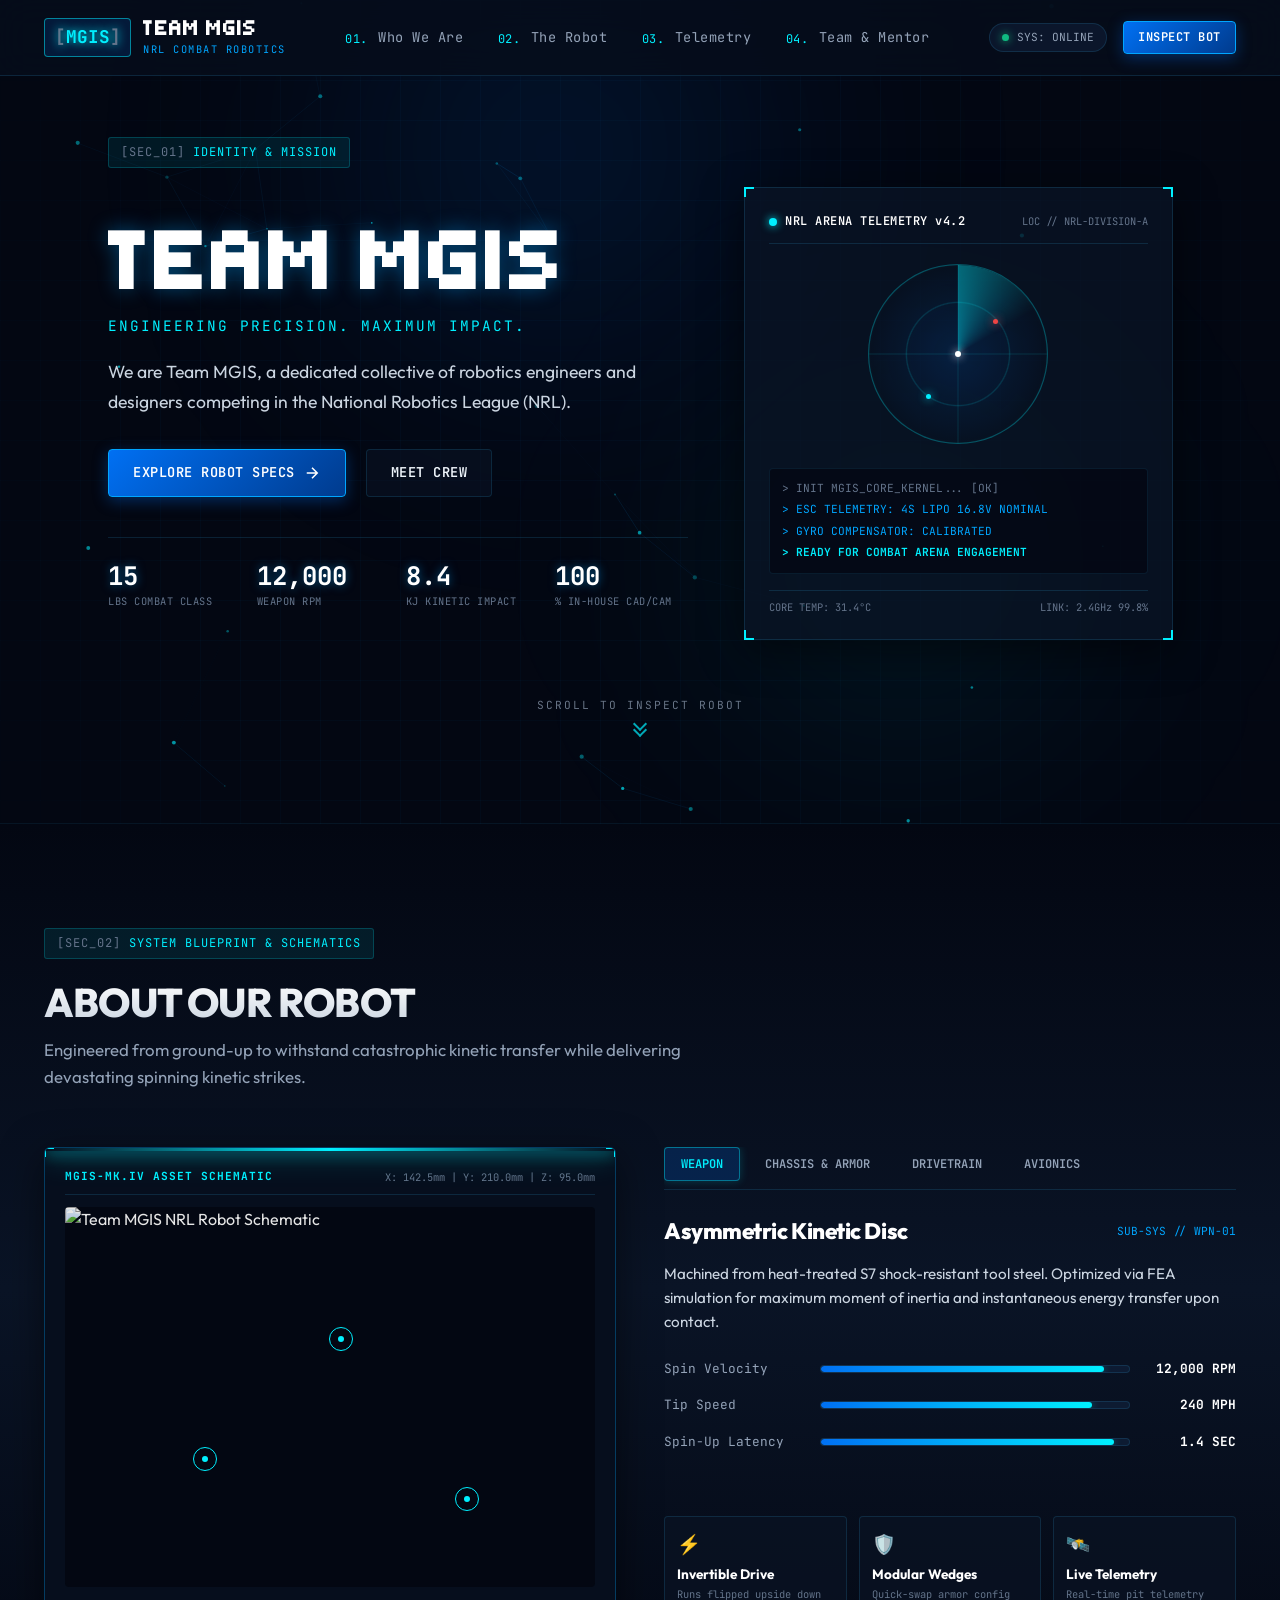
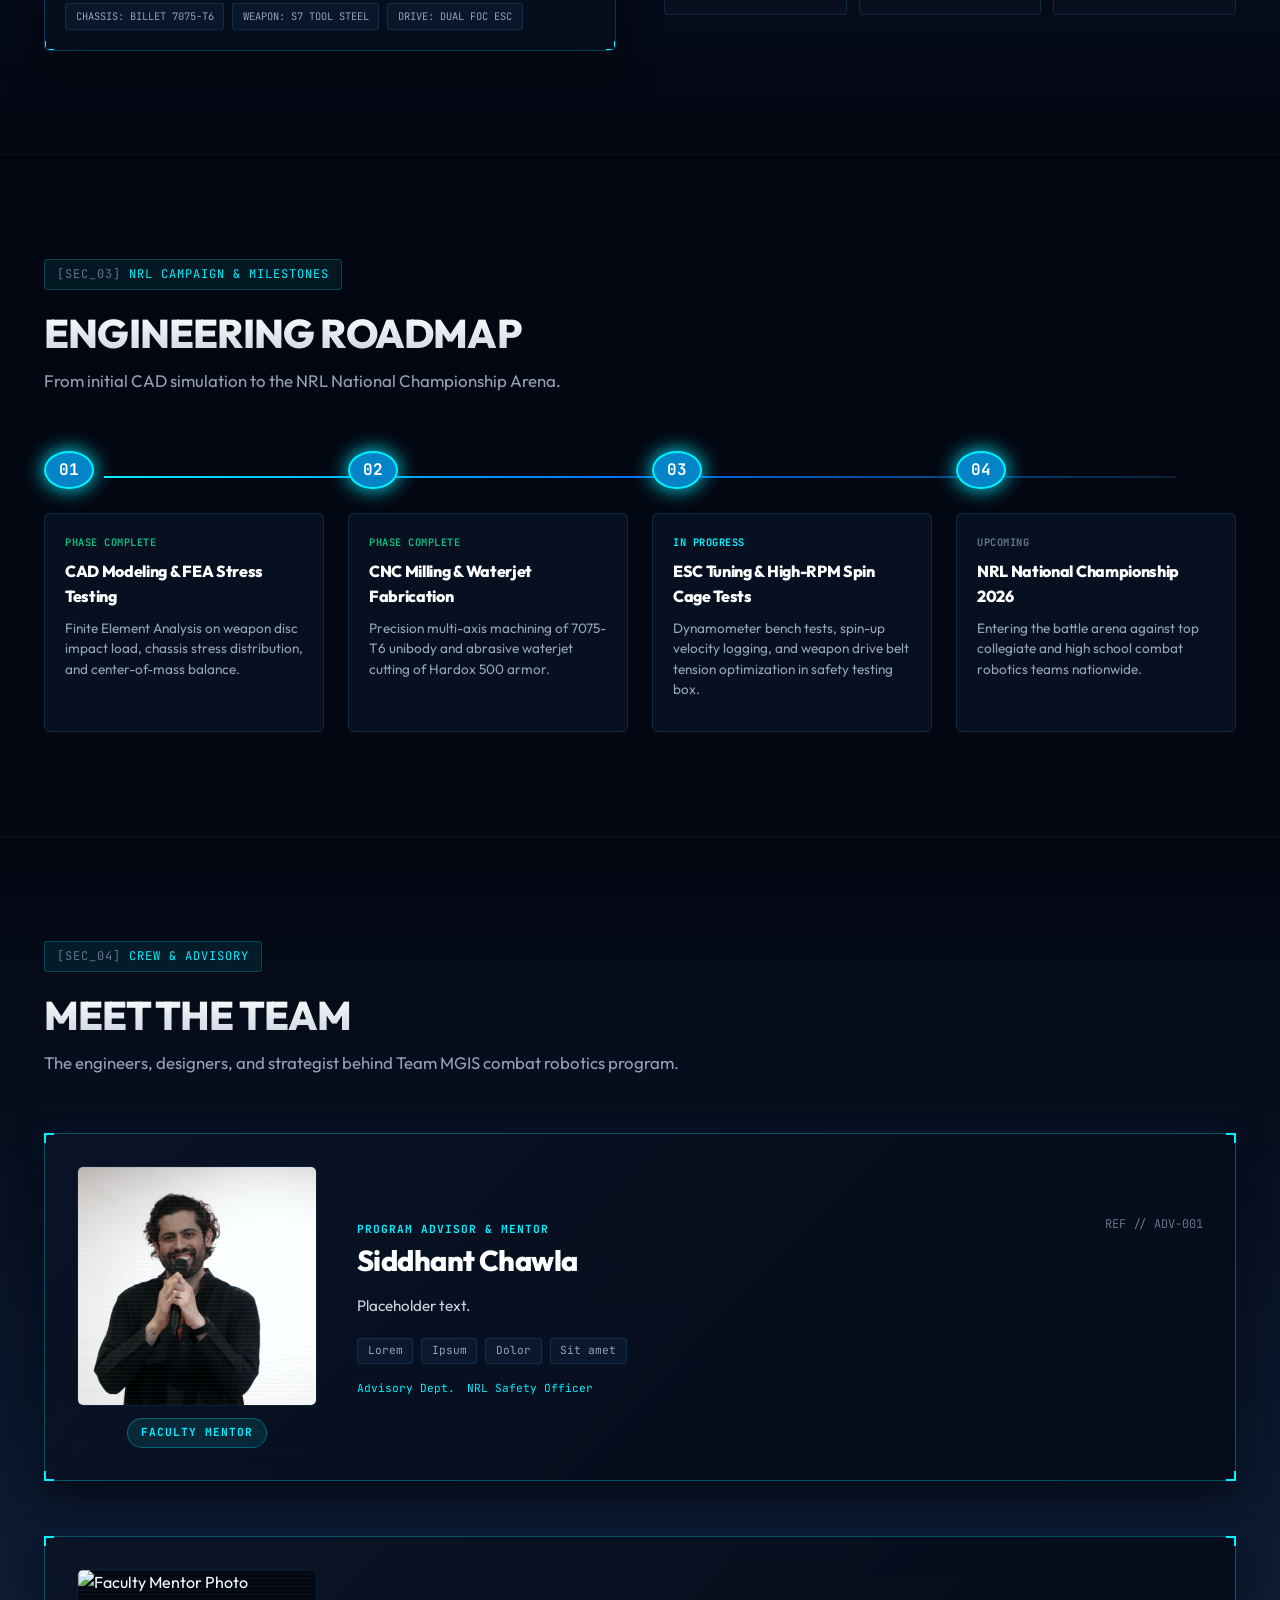
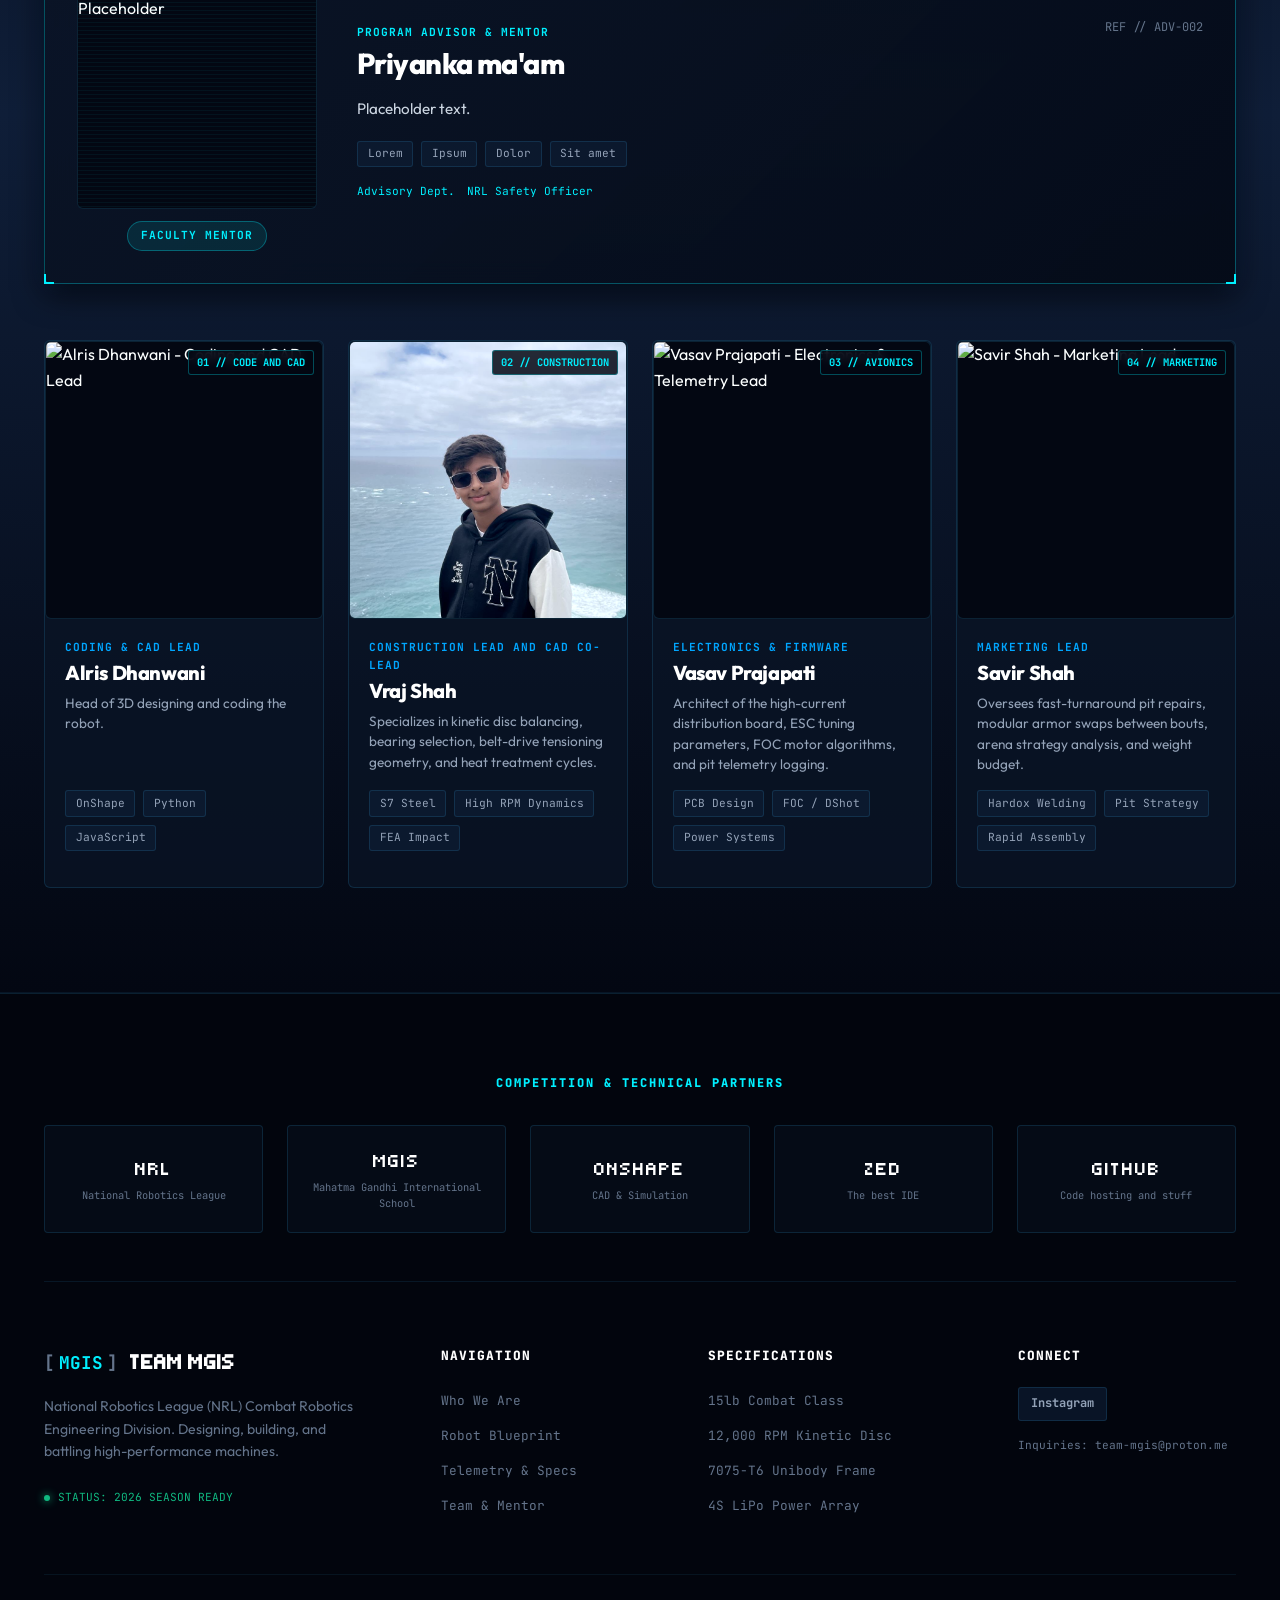
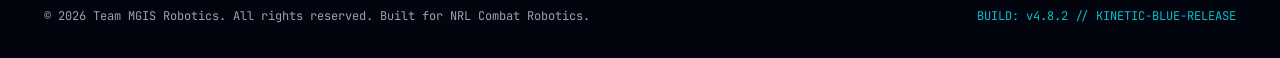
==== index.html @ 2d12e8a5 "Addded placeholders, priyanka ma'am, and more." ====
<!DOCTYPE html>
<html lang="en">
<head>
  <meta charset="UTF-8">
  <meta name="viewport" content="width=device-width, initial-scale=1.0">
  <title>Team MGIS | NRL Robotics Competition</title>
  <meta name="description" content="Official website of Team MGIS - National Robotics League (NRL) Combat Robotics Engineering Team.">

  <!-- Fonts -->
  <link rel="preconnect" href="https://fonts.googleapis.com">
  <link rel="preconnect" href="https://fonts.gstatic.com" crossorigin>
  <link href="https://fonts.googleapis.com/css2?family=JetBrains+Mono:wght@300;400;500;700&family=Outfit:wght@400;600;700;800;900&family=Tiny5&display=swap" rel="stylesheet">

  <!-- Main Stylesheet -->
  <link rel="stylesheet" href="style.css">
</head>
<body>

  <!-- Top Scroll Progress Indicator -->
  <div id="scroll-progress" class="scroll-progress-bar" aria-hidden="true"></div>

  <!-- Background Animated Cyber Grid & Canvas -->
  <div class="tech-canvas-background">
    <canvas id="tech-particles"></canvas>
    <div class="tech-grid-overlay"></div>
    <div class="tech-glow tech-glow-top"></div>
    <div class="tech-glow tech-glow-bottom"></div>
  </div>

  <!-- Sticky Header that adapts smoothly to scroll direction -->
  <header id="main-header" class="site-header">
    <div class="header-container">
      <a href="#hero" class="brand-logo" aria-label="Team MGIS Home">
        <div class="logo-symbol">
          <span class="symbol-bracket">[</span>
          <span class="symbol-core">MGIS</span>
          <span class="symbol-bracket">]</span>
        </div>
        <div class="logo-meta">
          <span class="logo-title">TEAM MGIS</span>
          <span class="logo-sub">NRL COMBAT ROBOTICS</span>
        </div>
      </a>

      <!-- Desktop Navigation -->
      <nav class="main-nav" aria-label="Main Navigation">
        <ul class="nav-list">
          <li><a href="#who-we-are" class="nav-link"><span class="nav-num">01.</span> Who We Are</a></li>
          <li><a href="#about-robot" class="nav-link"><span class="nav-num">02.</span> The Robot</a></li>
          <li><a href="#specs" class="nav-link"><span class="nav-num">03.</span> Telemetry</a></li>
          <li><a href="#meet-team" class="nav-link"><span class="nav-num">04.</span> Team & Mentor</a></li>
        </ul>
      </nav>

      <!-- Status Indicator & CTA -->
      <div class="header-actions">
        <div class="status-pill">
          <span class="status-dot"></span>
          <span class="status-text">SYS: ONLINE</span>
        </div>
        <a href="#about-robot" class="btn btn-sm btn-primary">Inspect Bot</a>
      </div>

      <!-- Mobile Menu Toggle Button -->
      <button class="mobile-toggle" id="mobile-toggle" aria-label="Toggle navigation menu" aria-expanded="false">
        <span></span>
        <span></span>
        <span></span>
      </button>
    </div>

    <!-- Mobile Drawer Navigation -->
    <div class="mobile-menu" id="mobile-menu">
      <ul class="mobile-nav-list">
        <li><a href="#who-we-are" class="mobile-nav-link">01. Who We Are</a></li>
        <li><a href="#about-robot" class="mobile-nav-link">02. The Robot</a></li>
        <li><a href="#specs" class="mobile-nav-link">03. Telemetry & Specs</a></li>
        <li><a href="#meet-team" class="mobile-nav-link">04. Meet The Team</a></li>
        <li><a href="#about-robot" class="btn btn-primary btn-block">Inspect Robot</a></li>
      </ul>
    </div>
  </header>

  <!-- Main Content Wrapper -->
  <main id="main-content" class="page-wrapper">

    <!-- HERO / WHO WE ARE SECTION -->
    <section id="who-we-are" class="section hero-section" data-section="who-we-are">
      <div class="container hero-container">

        <div class="section-tag reveal">
          <span class="tag-index">[SEC_01]</span>
          <span class="tag-title">IDENTITY & MISSION</span>
        </div>

        <div class="hero-grid">
          <div class="hero-content reveal">
            <h1 class="glitch-heading" data-text="TEAM MGIS">TEAM MGIS</h1>
            <p class="hero-kicker">ENGINEERING PRECISION. MAXIMUM IMPACT.</p>
            <p class="hero-description">
              We are Team MGIS, a dedicated collective of robotics engineers and designers competing in the
              National Robotics League (NRL).
            </p>

            <div class="hero-cta-group">
              <a href="#about-robot" class="btn btn-primary">
                <span>Explore Robot Specs</span>
                <svg width="18" height="18" viewBox="0 0 24 24" fill="none" stroke="currentColor" stroke-width="2"><path d="M5 12h14M12 5l7 7-7 7"/></svg>
              </a>
              <a href="#meet-team" class="btn btn-outline">
                <span>Meet Crew</span>
              </a>
            </div>

            <!-- Quick Telemetry Counters -->
            <div class="hero-stats-grid">
              <div class="stat-card">
                <div class="stat-value" data-target="15">0</div>
                <div class="stat-label">LBS COMBAT CLASS</div>
              </div>
              <div class="stat-card">
                <div class="stat-value" data-target="12000">0</div>
                <div class="stat-label">WEAPON RPM</div>
              </div>
              <div class="stat-card">
                <div class="stat-value" data-target="8.4" data-decimals="1">0</div>
                <div class="stat-label">KJ KINETIC IMPACT</div>
              </div>
              <div class="stat-card">
                <div class="stat-value" data-target="100">0</div>
                <div class="stat-label">% IN-HOUSE CAD/CAM</div>
              </div>
            </div>
          </div>

          <!-- Hero HUD / Interactive Visual Card -->
          <div class="hero-visual reveal">
            <div class="hud-panel">
              <div class="hud-corner hud-top-left"></div>
              <div class="hud-corner hud-top-right"></div>
              <div class="hud-corner hud-bottom-left"></div>
              <div class="hud-corner hud-bottom-right"></div>

              <div class="hud-header">
                <div class="hud-title-wrap">
                  <span class="hud-indicator pulse"></span>
                  <span class="hud-title">NRL ARENA TELEMETRY v4.2</span>
                </div>
                <span class="hud-code">LOC // NRL-DIVISION-A</span>
              </div>

              <div class="hud-body">
                <div class="radar-circle-wrap">
                  <div class="radar-scan"></div>
                  <div class="radar-grid"></div>
                  <div class="radar-center-blip"></div>
                  <div class="radar-target-1"></div>
                  <div class="radar-target-2"></div>
                </div>

                <div class="hud-terminal-log">
                  <p class="log-line text-dim">&gt; INIT MGIS_CORE_KERNEL... [OK]</p>
                  <p class="log-line text-blue">&gt; ESC TELEMETRY: 4S LIPO 16.8V NOMINAL</p>
                  <p class="log-line text-blue">&gt; GYRO COMPENSATOR: CALIBRATED</p>
                  <p class="log-line text-highlight">&gt; READY FOR COMBAT ARENA ENGAGEMENT</p>
                </div>
              </div>

              <div class="hud-footer">
                <span class="hud-footer-item">CORE TEMP: 31.4°C</span>
                <span class="hud-footer-item">LINK: 2.4GHz 99.8%</span>
              </div>
            </div>
          </div>
        </div>

        <div class="scroll-cue">
          <span class="scroll-cue-text">SCROLL TO INSPECT ROBOT</span>
          <div class="scroll-cue-chevron">
            <span></span>
            <span></span>
          </div>
        </div>

      </div>
    </section>


    <!-- ABOUT OUR ROBOT SECTION -->
    <section id="about-robot" class="section robot-section" data-section="about-robot">
      <div class="container">

        <div class="section-tag reveal">
          <span class="tag-index">[SEC_02]</span>
          <span class="tag-title">SYSTEM BLUEPRINT & SCHEMATICS</span>
        </div>

        <div class="section-heading-wrap reveal">
          <h2 class="section-title">ABOUT OUR ROBOT</h2>
          <p class="section-subtitle">
            Engineered from ground-up to withstand catastrophic kinetic transfer while delivering devastating spinning kinetic strikes.
          </p>
        </div>

        <!-- Robot Photo & Interactive Blueprint HUD -->
        <div class="robot-showcase-grid">

          <div class="robot-blueprint-frame reveal">
            <div class="hud-corner hud-top-left"></div>
            <div class="hud-corner hud-top-right"></div>
            <div class="hud-corner hud-bottom-left"></div>
            <div class="hud-corner hud-bottom-right"></div>

            <div class="laser-scanner" aria-hidden="true"></div>

            <div class="blueprint-overlay">
              <span class="blueprint-badge">MGIS-MK.IV ASSET SCHEMATIC</span>
              <span class="blueprint-coords">X: 142.5mm | Y: 210.0mm | Z: 95.0mm</span>
            </div>

            <!-- Target Crosshairs -->
            <div class="hud-crosshair crosshair-1" data-label="Asymmetric Beater Disc"></div>
            <div class="hud-crosshair crosshair-2" data-label="Hardox 500 Armor Wedge"></div>
            <div class="hud-crosshair crosshair-3" data-label="Brushless Planetary Drive"></div>

            <div class="robot-image-container">
              <img
                src="https://www.thespruce.com/thmb/0onhGZLnbdIWdhGXPvcT4j5MMC8=/750x0/filters:no_upscale():max_bytes(150000):strip_icc():format(webp)/Bishopscap-GettyImages-470242914-b2941c8949f8415b9ff506a4896878e4.jpg"
                alt="Team MGIS NRL Robot Schematic"
                class="robot-main-image"
                loading="lazy"
              />
            </div>

            <div class="blueprint-footer">
              <div class="schematic-pill">CHASSIS: BILLET 7075-T6</div>
              <div class="schematic-pill">WEAPON: S7 TOOL STEEL</div>
              <div class="schematic-pill">DRIVE: DUAL FOC ESC</div>
            </div>
          </div>

          <!-- Robot Technical Breakdown & Specs -->
          <div class="robot-details-wrap reveal">

            <!-- Tab Navigation for Systems -->
            <div class="tech-tab-bar" role="tablist">
              <button class="tech-tab-btn active" data-tab="weapon" role="tab" aria-selected="true">WEAPON</button>
              <button class="tech-tab-btn" data-tab="chassis" role="tab" aria-selected="false">CHASSIS & ARMOR</button>
              <button class="tech-tab-btn" data-tab="drivetrain" role="tab" aria-selected="false">DRIVETRAIN</button>
              <button class="tech-tab-btn" data-tab="avionics" role="tab" aria-selected="false">AVIONICS</button>
            </div>

            <!-- Tab 1: Weapon -->
            <div class="tab-pane active" id="tab-weapon" role="tabpanel">
              <div class="spec-header">
                <h3 class="spec-title">Asymmetric Kinetic Disc</h3>
                <span class="spec-code">SUB-SYS // WPN-01</span>
              </div>
              <p class="spec-desc">
                Machined from heat-treated S7 shock-resistant tool steel. Optimized via FEA simulation for maximum moment of inertia and instantaneous energy transfer upon contact.
              </p>
              <div class="spec-metrics-list">
                <div class="metric-row">
                  <span class="metric-name">Spin Velocity</span>
                  <div class="metric-bar-container">
                    <div class="metric-bar" style="width: 92%;"></div>
                  </div>
                  <span class="metric-num">12,000 RPM</span>
                </div>
                <div class="metric-row">
                  <span class="metric-name">Tip Speed</span>
                  <div class="metric-bar-container">
                    <div class="metric-bar" style="width: 88%;"></div>
                  </div>
                  <span class="metric-num">240 MPH</span>
                </div>
                <div class="metric-row">
                  <span class="metric-name">Spin-Up Latency</span>
                  <div class="metric-bar-container">
                    <div class="metric-bar" style="width: 95%;"></div>
                  </div>
                  <span class="metric-num">1.4 SEC</span>
                </div>
              </div>
            </div>

            <!-- Tab 2: Chassis -->
            <div class="tab-pane" id="tab-chassis" role="tabpanel">
              <div class="spec-header">
                <h3 class="spec-title">Monocoque Unibody Frame</h3>
                <span class="spec-code">SUB-SYS // CHS-02</span>
              </div>
              <p class="spec-desc">
                CNC-machined from a solid billet of aerospace grade 7075-T6 aluminum with laser-cut Hardox 500 front leading wedge plates to deflect opposing spinner hits and control arena positioning.
              </p>
              <div class="spec-metrics-list">
                <div class="metric-row">
                  <span class="metric-name">Armor Hardness</span>
                  <div class="metric-bar-container">
                    <div class="metric-bar" style="width: 94%;"></div>
                  </div>
                  <span class="metric-num">500 HBW</span>
                </div>
                <div class="metric-row">
                  <span class="metric-name">Yield Strength</span>
                  <div class="metric-bar-container">
                    <div class="metric-bar" style="width: 89%;"></div>
                  </div>
                  <span class="metric-num">503 MPa</span>
                </div>
                <div class="metric-row">
                  <span class="metric-name">Weight Distribution</span>
                  <div class="metric-bar-container">
                    <div class="metric-bar" style="width: 85%;"></div>
                  </div>
                  <span class="metric-num">48% F / 52% R</span>
                </div>
              </div>
            </div>

            <!-- Tab 3: Drivetrain -->
            <div class="tab-pane" id="tab-drivetrain" role="tabpanel">
              <div class="spec-header">
                <h3 class="spec-title">Dual Brushless Planetary Drive</h3>
                <span class="spec-code">SUB-SYS // DRV-03</span>
              </div>
              <p class="spec-desc">
                Custom high-reduction all-metal planetary gearboxes driven by sensored brushless outrunners. Custom vulcanized TPU tread wheels for instant traction on NRL steel floors.
              </p>
              <div class="spec-metrics-list">
                <div class="metric-row">
                  <span class="metric-name">Top Speed</span>
                  <div class="metric-bar-container">
                    <div class="metric-bar" style="width: 82%;"></div>
                  </div>
                  <span class="metric-num">20 FT/S</span>
                </div>
                <div class="metric-row">
                  <span class="metric-name">Total Push Force</span>
                  <div class="metric-bar-container">
                    <div class="metric-bar" style="width: 90%;"></div>
                  </div>
                  <span class="metric-num">45 LBF</span>
                </div>
                <div class="metric-row">
                  <span class="metric-name">Response Time</span>
                  <div class="metric-bar-container">
                    <div class="metric-bar" style="width: 96%;"></div>
                  </div>
                  <span class="metric-num">&lt; 15 MS</span>
                </div>
              </div>
            </div>

            <!-- Tab 4: Avionics -->
            <div class="tab-pane" id="tab-avionics" role="tabpanel">
              <div class="spec-header">
                <h3 class="spec-title">Telemetry & Power Distribution</h3>
                <span class="spec-code">SUB-SYS // AVX-04</span>
              </div>
              <p class="spec-desc">
                Custom high-current power distribution PCB with solid-state master switch, live voltage / current monitoring, and dynamic gyro stabilization to counter weapon gyroscopic precession.
              </p>
              <div class="spec-metrics-list">
                <div class="metric-row">
                  <span class="metric-name">Battery Config</span>
                  <div class="metric-bar-container">
                    <div class="metric-bar" style="width: 90%;"></div>
                  </div>
                  <span class="metric-num">4S 2200mAh 120C</span>
                </div>
                <div class="metric-row">
                  <span class="metric-name">Peak Current</span>
                  <div class="metric-bar-container">
                    <div class="metric-bar" style="width: 88%;"></div>
                  </div>
                  <span class="metric-num">180A BURST</span>
                </div>
                <div class="metric-row">
                  <span class="metric-name">Signal Protocol</span>
                  <div class="metric-bar-container">
                    <div class="metric-bar" style="width: 98%;"></div>
                  </div>
                  <span class="metric-num">CRSF / DSHOT600</span>
                </div>
              </div>
            </div>

            <!-- Key Features Quick Grid -->
            <div class="robot-feature-cards">
              <div class="feature-mini-card">
                <span class="mini-icon">⚡</span>
                <span class="mini-title">Invertible Drive</span>
                <span class="mini-sub">Runs flipped upside down</span>
              </div>
              <div class="feature-mini-card">
                <span class="mini-icon">🛡️</span>
                <span class="mini-title">Modular Wedges</span>
                <span class="mini-sub">Quick-swap armor config</span>
              </div>
              <div class="feature-mini-card">
                <span class="mini-icon">🛰️</span>
                <span class="mini-title">Live Telemetry</span>
                <span class="mini-sub">Real-time pit telemetry</span>
              </div>
            </div>

          </div>

        </div>

      </div>
    </section>


    <!-- EXTRA TECH-Y SECTION: NRL COMPETITION & ROADMAP -->
    <section id="specs" class="section roadmap-section" data-section="specs">
      <div class="container">

        <div class="section-tag reveal">
          <span class="tag-index">[SEC_03]</span>
          <span class="tag-title">NRL CAMPAIGN & MILESTONES</span>
        </div>

        <div class="section-heading-wrap reveal">
          <h2 class="section-title">ENGINEERING ROADMAP</h2>
          <p class="section-subtitle">
            From initial CAD simulation to the NRL National Championship Arena.
          </p>
        </div>

        <div class="roadmap-timeline">
          <div class="timeline-step done reveal">
            <div class="step-badge">01</div>
            <div class="step-card">
              <span class="step-tag status-complete">PHASE COMPLETE</span>
              <h4 class="step-title">CAD Modeling & FEA Stress Testing</h4>
              <p class="step-desc">Finite Element Analysis on weapon disc impact load, chassis stress distribution, and center-of-mass balance.</p>
            </div>
          </div>

          <div class="timeline-step done reveal">
            <div class="step-badge">02</div>
            <div class="step-card">
              <span class="step-tag status-complete">PHASE COMPLETE</span>
              <h4 class="step-title">CNC Milling & Waterjet Fabrication</h4>
              <p class="step-desc">Precision multi-axis machining of 7075-T6 unibody and abrasive waterjet cutting of Hardox 500 armor.</p>
            </div>
          </div>

          <div class="timeline-step active reveal">
            <div class="step-badge">03</div>
            <div class="step-card">
              <span class="step-tag status-current">IN PROGRESS</span>
              <h4 class="step-title">ESC Tuning & High-RPM Spin Cage Tests</h4>
              <p class="step-desc">Dynamometer bench tests, spin-up velocity logging, and weapon drive belt tension optimization in safety testing box.</p>
            </div>
          </div>

          <div class="timeline-step upcoming reveal">
            <div class="step-badge">04</div>
            <div class="step-card">
              <span class="step-tag status-upcoming">UPCOMING</span>
              <h4 class="step-title">NRL National Championship 2026</h4>
              <p class="step-desc">Entering the battle arena against top collegiate and high school combat robotics teams nationwide.</p>
            </div>
          </div>
        </div>

      </div>
    </section>


    <!-- MEET THE TEAM & MENTOR SECTION -->
    <section id="meet-team" class="section team-section" data-section="meet-team">
      <div class="container">

        <div class="section-tag reveal">
          <span class="tag-index">[SEC_04]</span>
          <span class="tag-title">CREW & ADVISORY</span>
        </div>

        <div class="section-heading-wrap reveal">
          <h2 class="section-title">MEET THE TEAM</h2>
          <p class="section-subtitle">
            The engineers, designers, and strategist behind Team MGIS combat robotics program.
          </p>
        </div>

        <!-- MENTOR SPOTLIGHT (2 Mentors) -->
        <div class="mentor-spotlight reveal">
          <div class="hud-corner hud-top-left"></div>
          <div class="hud-corner hud-top-right"></div>
          <div class="hud-corner hud-bottom-left"></div>
          <div class="hud-corner hud-bottom-right"></div>

          <div class="mentor-grid">
            <div class="mentor-photo-wrap">
              <div class="member-photo-frame">
                <img
                  src="images/siddhant_sir.png"
                  alt="Faculty Mentor Photo Placeholder"
                  class="member-photo"
                  loading="lazy"
                />
                <div class="photo-scan-grid"></div>
              </div>
              <div class="mentor-badge-callout">FACULTY MENTOR</div>
            </div>

            <div class="mentor-info">
              <div class="member-header">
                <div>
                  <span class="member-role-tag mentor-tag">PROGRAM ADVISOR & MENTOR</span>
                  <h3 class="member-name">Siddhant Chawla</h3>
                </div>
                <span class="member-callsign">REF // ADV-001</span>
              </div>

              <p class="member-bio">
                  Placeholder text.
              </p>

              <div class="member-skills">
                <span class="skill-pill">Lorem</span>
                <span class="skill-pill">Ipsum</span>
                <span class="skill-pill">Dolor</span>
                <span class="skill-pill">Sit amet</span>
              </div>

              <div class="member-links">
                <span class="member-link-tag">Advisory Dept.</span>
                <span class="member-link-tag">NRL Safety Officer</span>
              </div>
            </div>
          </div>
        </div>
        <!-- 2nd mentor-->
        <div class="mentor-spotlight reveal">
          <div class="hud-corner hud-top-left"></div>
          <div class="hud-corner hud-top-right"></div>
          <div class="hud-corner hud-bottom-left"></div>
          <div class="hud-corner hud-bottom-right"></div>

          <div class="mentor-grid">
            <div class="mentor-photo-wrap">
              <div class="member-photo-frame">
                <img
                  src="https://www.thespruce.com/thmb/0onhGZLnbdIWdhGXPvcT4j5MMC8=/750x0/filters:no_upscale():max_bytes(150000):strip_icc():format(webp)/Bishopscap-GettyImages-470242914-b2941c8949f8415b9ff506a4896878e4.jpg"
                  alt="Faculty Mentor Photo Placeholder"
                  class="member-photo"
                  loading="lazy"
                />
                <div class="photo-scan-grid"></div>
              </div>
              <div class="mentor-badge-callout">FACULTY MENTOR</div>
            </div>

            <div class="mentor-info">
              <div class="member-header">
                <div>
                  <span class="member-role-tag mentor-tag">PROGRAM ADVISOR & MENTOR</span>
                  <h3 class="member-name">Priyanka ma'am</h3>
                </div>
                <span class="member-callsign">REF // ADV-002</span>
              </div>

              <p class="member-bio">
                  Placeholder text.
              </p>

              <div class="member-skills">
                <span class="skill-pill">Lorem</span>
                <span class="skill-pill">Ipsum</span>
                <span class="skill-pill">Dolor</span>
                <span class="skill-pill">Sit amet</span>
              </div>

              <div class="member-links">
                <span class="member-link-tag">Advisory Dept.</span>
                <span class="member-link-tag">NRL Safety Officer</span>
              </div>
            </div>
          </div>
        </div>

        <!-- 4 TEAM MEMBERS GRID -->
        <div class="team-grid">

          <!-- Member 1 -->
          <div class="team-card reveal">
            <div class="card-hud-border"></div>
            <div class="member-photo-frame">
              <img
                src="https://www.thespruce.com/thmb/0onhGZLnbdIWdhGXPvcT4j5MMC8=/750x0/filters:no_upscale():max_bytes(150000):strip_icc():format(webp)/Bishopscap-GettyImages-470242914-b2941c8949f8415b9ff506a4896878e4.jpg"
                alt="Alris Dhanwani - Coding and CAD Lead"
                class="member-photo"
                loading="lazy"
              />
              <span class="member-index-tag">01 // CODE AND CAD</span>
            </div>

            <div class="member-card-content">
              <span class="member-role-tag">CODING & CAD LEAD</span>
              <h3 class="member-name">Alris Dhanwani</h3>
              <p class="member-bio">
                Head of 3D designing and coding the robot.
              </p>

              <div class="member-skills">
                <span class="skill-pill">OnShape</span>
                <span class="skill-pill">Python</span>
                <span class="skill-pill">JavaScript</span>
              </div>
            </div>
          </div>

          <!-- Member 2 -->
          <div class="team-card reveal">
            <div class="card-hud-border"></div>
            <div class="member-photo-frame">
              <img
                src="images/vragohari.png"
                alt="Vraj Shah - Weapon Systems Specialist"
                class="member-photo"
                loading="lazy"
              />
              <span class="member-index-tag">02 // CONSTRUCTION</span>
            </div>


            <div class="member-card-content">
              <span class="member-role-tag">CONSTRUCTION LEAD AND CAD CO-LEAD</span>
              <h3 class="member-name">Vraj Shah</h3>
              <p class="member-bio">
                Specializes in kinetic disc balancing, bearing selection, belt-drive tensioning geometry, and heat treatment cycles.
              </p>

              <div class="member-skills">
                <span class="skill-pill">S7 Steel</span>
                <span class="skill-pill">High RPM Dynamics</span>
                <span class="skill-pill">FEA Impact</span>
              </div>
            </div>
          </div>

          <!-- Member 3 -->
          <div class="team-card reveal">
            <div class="card-hud-border"></div>
            <div class="member-photo-frame">
              <img
                src="https://www.thespruce.com/thmb/0onhGZLnbdIWdhGXPvcT4j5MMC8=/750x0/filters:no_upscale():max_bytes(150000):strip_icc():format(webp)/Bishopscap-GettyImages-470242914-b2941c8949f8415b9ff506a4896878e4.jpg"
                alt="Vasav Prajapati - Electronics & Telemetry Lead"
                class="member-photo"
                loading="lazy"
              />
              <span class="member-index-tag">03 // AVIONICS</span>
            </div>

            <div class="member-card-content">
              <span class="member-role-tag">ELECTRONICS & FIRMWARE</span>
              <h3 class="member-name">Vasav Prajapati</h3>
              <p class="member-bio">
                Architect of the high-current distribution board, ESC tuning parameters, FOC motor algorithms, and pit telemetry logging.
              </p>

              <div class="member-skills">
                <span class="skill-pill">PCB Design</span>
                <span class="skill-pill">FOC / DShot</span>
                <span class="skill-pill">Power Systems</span>
              </div>
            </div>
          </div>

          <!-- Member 4 -->
          <div class="team-card reveal">
            <div class="card-hud-border"></div>
            <div class="member-photo-frame">
              <img
                src="https://www.thespruce.com/thmb/0onhGZLnbdIWdhGXPvcT4j5MMC8=/750x0/filters:no_upscale():max_bytes(150000):strip_icc():format(webp)/Bishopscap-GettyImages-470242914-b2941c8949f8415b9ff506a4896878e4.jpg"
                alt="Savir Shah - Marketing Lead"
                class="member-photo"
                loading="lazy"
              />
              <span class="member-index-tag">04 // MARKETING</span>
            </div>

            <div class="member-card-content">
              <span class="member-role-tag">MARKETING LEAD</span>
              <h3 class="member-name">Savir Shah</h3>
              <p class="member-bio">
                Oversees fast-turnaround pit repairs, modular armor swaps between bouts, arena strategy analysis, and weight budget.
              </p>

              <div class="member-skills">
                <span class="skill-pill">Hardox Welding</span>
                <span class="skill-pill">Pit Strategy</span>
                <span class="skill-pill">Rapid Assembly</span>
              </div>
            </div>
          </div>

        </div>

      </div>
    </section>

  </main>

  <!-- FOOTER WITH LOGOS -->
  <footer class="site-footer">
    <div class="container">

      <!-- Top Grid with Partner & Sponsor Logos -->
      <div class="footer-partners-wrap">
        <h4 class="partners-heading">COMPETITION & TECHNICAL PARTNERS</h4>
        <div class="partners-grid">

          <div class="partner-logo-box">
            <div class="partner-svg-wrap">
              <span class="partner-name">NRL</span>
              <span class="partner-type">National Robotics League</span>
            </div>
          </div>

          <div class="partner-logo-box">
            <div class="partner-svg-wrap">
              <span class="partner-name">MGIS</span>
              <span class="partner-type">Mahatma Gandhi International School</span>
            </div>
          </div>

          <div class="partner-logo-box">
            <div class="partner-svg-wrap">
              <span class="partner-name">ONSHAPE</span>
              <span class="partner-type">CAD & Simulation</span>
            </div>
          </div>

          <div class="partner-logo-box">
            <div class="partner-svg-wrap">
              <span class="partner-name">ZED</span>
              <span class="partner-type">The best IDE</span>
            </div>
          </div>

          <div class="partner-logo-box">
            <div class="partner-svg-wrap">
              <span class="partner-name">GITHUB</span>
              <span class="partner-type">Code hosting and stuff</span>
            </div>
          </div>

        </div>
      </div>

      <!-- Main Footer Columns -->
      <div class="footer-main-grid">

        <div class="footer-col brand-col">
          <div class="footer-logo">
            <span class="symbol-bracket">[</span>
            <span class="symbol-core">MGIS</span>
            <span class="symbol-bracket">]</span>
            <span class="footer-brand-title">TEAM MGIS</span>
          </div>
          <p class="footer-desc">
            National Robotics League (NRL) Combat Robotics Engineering Division. Designing, building, and battling high-performance machines.
          </p>
          <div class="footer-status">
            <span class="pulse-indicator"></span>
            <span>STATUS: 2026 SEASON READY</span>
          </div>
        </div>

        <div class="footer-col">
          <h5 class="footer-col-title">NAVIGATION</h5>
          <ul class="footer-links">
            <li><a href="#who-we-are">Who We Are</a></li>
            <li><a href="#about-robot">Robot Blueprint</a></li>
            <li><a href="#specs">Telemetry & Specs</a></li>
            <li><a href="#meet-team">Team & Mentor</a></li>
          </ul>
        </div>

        <div class="footer-col">
          <h5 class="footer-col-title">SPECIFICATIONS</h5>
          <ul class="footer-links">
            <li><a href="#about-robot">15lb Combat Class</a></li>
            <li><a href="#about-robot">12,000 RPM Kinetic Disc</a></li>
            <li><a href="#about-robot">7075-T6 Unibody Frame</a></li>
            <li><a href="#about-robot">4S LiPo Power Array</a></li>
          </ul>
        </div>

        <div class="footer-col">
          <h5 class="footer-col-title">CONNECT</h5>
          <div class="footer-socials">
            <!--<a href="#" class="social-btn" aria-label="GitHub">GIT</a>-->
            <!--<a href="#" class="social-btn" aria-label="YouTube">YT</a>-->
            <a href="#" class="social-btn" aria-label="Instagram">Instagram</a>
            <!--<a href="#" class="social-btn" aria-label="LinkedIn">IN</a>-->
          </div>
          <p class="footer-copy-text">Inquiries: team-mgis@proton.me</p>
        </div>

      </div>

      <!-- Footer Bottom Bar -->
      <div class="footer-bottom-bar">
        <p>© 2026 Team MGIS Robotics. All rights reserved. Built for NRL Combat Robotics.</p>
        <p class="footer-build">BUILD: v4.8.2 // KINETIC-BLUE-RELEASE</p>
      </div>

    </div>
  </footer>

  <!-- Interactive JavaScript -->
  <script src="script.js"></script>
</body>
</html>
---- style.css ----
/* ========================================================
   TEAM MGIS - NRL COMBAT ROBOTICS
   THEME: CYBER BLUE & OBSIDIAN BLACK
   TYPOGRAPHY: Outfit (Display), JetBrains Mono (Code/Telemetry), Tiny5 (Accents)
   ======================================================== */

@import url('https://fonts.googleapis.com/css2?family=JetBrains+Mono:ital,wght@0,300;0,400;0,500;0,700;1,400&family=Outfit:wght@300;400;500;600;700;800;900&family=Tiny5&display=swap');

/* ---------- Design Tokens & Variables ---------- */
:root {
  --bg-darkest: #030712;
  --bg-primary: #050b18;
  --bg-surface: #0a1426;
  --bg-surface-elevated: #0f1e38;
  --bg-panel: rgba(10, 20, 38, 0.75);
  --bg-glass: rgba(6, 14, 28, 0.85);

  --blue-primary: #0070f3;
  --blue-bright: #00a6ff;
  --blue-cyan: #00f0ff;
  --blue-deep: #003b8e;
  --blue-glow: rgba(0, 166, 255, 0.35);
  --blue-glow-intense: rgba(0, 240, 255, 0.6);

  --text-primary: #f0f6fc;
  --text-secondary: #94a3b8;
  --text-dim: #64748b;
  --text-accent: #38bdf8;

  --border-subtle: rgba(56, 189, 248, 0.15);
  --border-active: rgba(0, 240, 255, 0.5);
  --border-glow: 0 0 15px rgba(0, 166, 255, 0.3);

  --font-display: 'Outfit', -apple-system, BlinkMacSystemFont, sans-serif;
  --font-mono: 'JetBrains Mono', monospace;
  --font-retro: 'Tiny5', sans-serif;

  --header-height: 76px;
  --transition-fast: 0.2s cubic-bezier(0.16, 1, 0.3, 1);
  --transition-normal: 0.35s cubic-bezier(0.16, 1, 0.3, 1);
  --transition-smooth: 0.6s cubic-bezier(0.16, 1, 0.3, 1);
}

/* ---------- Reset & Base Setup ---------- */
*, *::before, *::after {
  box-sizing: border-box;
  margin: 0;
  padding: 0;
}

html {
  font-size: 16px;
  scroll-behavior: smooth;
  color-scheme: dark;
  background-color: var(--bg-darkest);
}

body {
  font-family: var(--font-display);
  background-color: var(--bg-darkest);
  color: var(--text-primary);
  line-height: 1.6;
  overflow-x: hidden;
  position: relative;
  -webkit-font-smoothing: antialiased;
}

/* Custom Scrollbar */
::-webkit-scrollbar {
  width: 8px;
}
::-webkit-scrollbar-track {
  background: var(--bg-darkest);
}
::-webkit-scrollbar-thumb {
  background: #1e293b;
  border-radius: 4px;
  border: 1px solid var(--border-subtle);
}
::-webkit-scrollbar-thumb:hover {
  background: var(--blue-bright);
}

/* Selection Color */
::selection {
  background-color: var(--blue-primary);
  color: #ffffff;
}

/* ---------- Top Scroll Progress Bar ---------- */
.scroll-progress-bar {
  position: fixed;
  top: 0;
  left: 0;
  width: 0%;
  height: 3px;
  background: linear-gradient(90deg, var(--blue-primary), var(--blue-cyan));
  box-shadow: 0 0 10px var(--blue-cyan);
  z-index: 1000;
  transition: width 0.1s ease-out;
}

/* ---------- Cyber Canvas Background & Grid ---------- */
.tech-canvas-background {
  position: fixed;
  top: 0;
  left: 0;
  width: 100%;
  height: 100%;
  pointer-events: none;
  z-index: 0;
  overflow: hidden;
}

#tech-particles {
  position: absolute;
  top: 0;
  left: 0;
  width: 100%;
  height: 100%;
}

.tech-grid-overlay {
  position: absolute;
  top: 0;
  left: 0;
  width: 100%;
  height: 100%;
  background-image:
    linear-gradient(to right, rgba(0, 166, 255, 0.03) 1px, transparent 1px),
    linear-gradient(to bottom, rgba(0, 166, 255, 0.03) 1px, transparent 1px);
  background-size: 40px 40px;
  mask-image: radial-gradient(circle at 50% 50%, black 60%, transparent 100%);
  -webkit-mask-image: radial-gradient(circle at 50% 50%, black 60%, transparent 100%);
}

.tech-glow {
  position: absolute;
  border-radius: 50%;
  filter: blur(120px);
  pointer-events: none;
}

.tech-glow-top {
  top: -150px;
  left: 20%;
  width: 600px;
  height: 600px;
  background: radial-gradient(circle, rgba(0, 112, 243, 0.18) 0%, transparent 70%);
}

.tech-glow-bottom {
  bottom: 10%;
  right: 10%;
  width: 500px;
  height: 500px;
  background: radial-gradient(circle, rgba(0, 240, 255, 0.12) 0%, transparent 70%);
}

/* ---------- Typography & Utility Styles ---------- */
h1, h2, h3, h4, h5 {
  font-family: var(--font-display);
  font-weight: 800;
  color: #ffffff;
  letter-spacing: -0.02em;
}

p {
  color: var(--text-secondary);
}

a {
  color: inherit;
  text-decoration: none;
}

.container {
  max-width: 1240px;
  margin: 0 auto;
  padding: 0 1.5rem;
  position: relative;
  z-index: 1;
}

/* ---------- Header & Smart Sticky Navigation ---------- */
.site-header {
  position: fixed;
  top: 0;
  left: 0;
  width: 100%;
  height: var(--header-height);
  background: var(--bg-glass);
  backdrop-filter: blur(16px);
  -webkit-backdrop-filter: blur(16px);
  border-bottom: 1px solid var(--border-subtle);
  z-index: 900;
  transition: transform 0.4s cubic-bezier(0.16, 1, 0.3, 1), background 0.3s ease, box-shadow 0.3s ease;
}

/* Header scroll reactions */
.site-header.scroll-down {
  transform: translateY(-100%);
}

.site-header.scroll-up {
  transform: translateY(0);
  box-shadow: 0 10px 30px rgba(0, 0, 0, 0.6), 0 0 15px rgba(0, 112, 243, 0.15);
}

.header-container {
  max-width: 1240px;
  height: 100%;
  margin: 0 auto;
  padding: 0 1.5rem;
  display: flex;
  align-items: center;
  justify-content: space-between;
}

/* Brand Logo */
.brand-logo {
  display: flex;
  align-items: center;
  gap: 0.75rem;
  transition: transform var(--transition-fast);
}

.brand-logo:hover {
  transform: scale(1.02);
}

.logo-symbol {
  font-family: var(--font-mono);
  font-weight: 700;
  font-size: 1.1rem;
  display: flex;
  align-items: center;
  padding: 0.25rem 0.6rem;
  background: rgba(0, 112, 243, 0.15);
  border: 1px solid var(--border-active);
  border-radius: 4px;
  color: var(--blue-cyan);
  text-shadow: 0 0 10px var(--blue-cyan);
}

.symbol-bracket {
  color: var(--text-dim);
}

.logo-meta {
  display: flex;
  flex-direction: column;
}

.logo-title {
  font-family: var(--font-retro);
  font-size: 1.3rem;
  font-weight: 700;
  letter-spacing: 1px;
  color: #ffffff;
  line-height: 1.1;
}

.logo-sub {
  font-family: var(--font-mono);
  font-size: 0.65rem;
  color: var(--blue-bright);
  letter-spacing: 1.5px;
}

/* Navigation Links */
.main-nav {
  display: flex;
  align-items: center;
}

.nav-list {
  display: flex;
  list-style: none;
  gap: 1.75rem;
}

.nav-link {
  font-family: var(--font-mono);
  font-size: 0.85rem;
  color: var(--text-secondary);
  position: relative;
  padding: 0.4rem 0.2rem;
  transition: color var(--transition-fast);
  letter-spacing: 0.5px;
}

.nav-num {
  color: var(--blue-cyan);
  font-size: 0.75rem;
  margin-right: 2px;
}

.nav-link::after {
  content: '';
  position: absolute;
  bottom: 0;
  left: 0;
  width: 0%;
  height: 2px;
  background: var(--blue-cyan);
  box-shadow: 0 0 8px var(--blue-cyan);
  transition: width var(--transition-fast);
}

.nav-link:hover,
.nav-link.active {
  color: #ffffff;
}

.nav-link:hover::after,
.nav-link.active::after {
  width: 100%;
}

/* Header Actions & Live Status */
.header-actions {
  display: flex;
  align-items: center;
  gap: 1rem;
}

.status-pill {
  display: flex;
  align-items: center;
  gap: 0.5rem;
  font-family: var(--font-mono);
  font-size: 0.7rem;
  color: var(--text-secondary);
  padding: 0.3rem 0.75rem;
  background: rgba(15, 30, 56, 0.6);
  border: 1px solid var(--border-subtle);
  border-radius: 20px;
}

.status-dot {
  width: 7px;
  height: 7px;
  border-radius: 50%;
  background: #10b981;
  box-shadow: 0 0 8px #10b981;
  animation: blinkStatus 2s infinite ease-in-out;
}

@keyframes blinkStatus {
  0%, 100% { opacity: 1; transform: scale(1); }
  50% { opacity: 0.4; transform: scale(0.85); }
}

/* Mobile Menu Toggle */
.mobile-toggle {
  display: none;
  flex-direction: column;
  justify-content: center;
  gap: 5px;
  width: 38px;
  height: 38px;
  background: rgba(15, 30, 56, 0.8);
  border: 1px solid var(--border-subtle);
  border-radius: 6px;
  cursor: pointer;
  padding: 6px;
}

.mobile-toggle span {
  display: block;
  height: 2px;
  width: 100%;
  background: var(--text-primary);
  border-radius: 2px;
  transition: transform 0.3s ease, opacity 0.3s ease;
}

.mobile-toggle.active span:nth-child(1) {
  transform: translateY(7px) rotate(45deg);
}
.mobile-toggle.active span:nth-child(2) {
  opacity: 0;
}
.mobile-toggle.active span:nth-child(3) {
  transform: translateY(-7px) rotate(-45deg);
}

.mobile-menu {
  display: none;
  position: fixed;
  top: var(--header-height);
  left: 0;
  width: 100%;
  background: var(--bg-surface);
  border-bottom: 1px solid var(--border-subtle);
  padding: 1.5rem;
  z-index: 850;
  transform: translateY(-10px);
  opacity: 0;
  pointer-events: none;
  transition: all 0.3s ease;
}

.mobile-menu.open {
  display: block;
  transform: translateY(0);
  opacity: 1;
  pointer-events: auto;
}

.mobile-nav-list {
  list-style: none;
  display: flex;
  flex-direction: column;
  gap: 1rem;
}

.mobile-nav-link {
  font-family: var(--font-mono);
  font-size: 1rem;
  color: var(--text-primary);
  display: block;
  padding: 0.5rem 0;
}

/* ---------- Buttons & Interactive Tech CTAs ---------- */
.btn {
  display: inline-flex;
  align-items: center;
  justify-content: center;
  gap: 0.5rem;
  font-family: var(--font-mono);
  font-size: 0.85rem;
  font-weight: 600;
  padding: 0.75rem 1.5rem;
  border-radius: 4px;
  letter-spacing: 0.5px;
  cursor: pointer;
  transition: all var(--transition-fast);
  text-transform: uppercase;
  position: relative;
  overflow: hidden;
}

.btn-primary {
  background: linear-gradient(135deg, var(--blue-primary), var(--blue-deep));
  color: #ffffff;
  border: 1px solid var(--blue-bright);
  box-shadow: 0 4px 15px rgba(0, 112, 243, 0.35);
}

.btn-primary:hover {
  background: linear-gradient(135deg, var(--blue-bright), var(--blue-primary));
  box-shadow: 0 0 25px var(--blue-glow-intense);
  transform: translateY(-2px);
  color: #ffffff;
}

.btn-outline {
  background: rgba(10, 20, 38, 0.5);
  color: var(--text-primary);
  border: 1px solid var(--border-subtle);
  backdrop-filter: blur(8px);
}

.btn-outline:hover {
  border-color: var(--blue-cyan);
  color: var(--blue-cyan);
  box-shadow: 0 0 15px rgba(0, 240, 255, 0.2);
  transform: translateY(-2px);
}

.btn-sm {
  padding: 0.4rem 0.9rem;
  font-size: 0.75rem;
}

.btn-block {
  width: 100%;
}

/* ---------- Section Standard Layout ---------- */
.page-wrapper {
  position: relative;
  z-index: 1;
}

.section {
  padding: 6.5rem 0;
  position: relative;
  border-bottom: 1px solid rgba(56, 189, 248, 0.08);
}

.section-tag {
  display: inline-flex;
  align-items: center;
  gap: 0.5rem;
  font-family: var(--font-mono);
  font-size: 0.75rem;
  color: var(--blue-cyan);
  background: rgba(0, 240, 255, 0.08);
  border: 1px solid rgba(0, 240, 255, 0.2);
  padding: 0.3rem 0.75rem;
  border-radius: 3px;
  margin-bottom: 1.25rem;
  letter-spacing: 1px;
}

.tag-index {
  color: var(--text-dim);
}

.section-heading-wrap {
  margin-bottom: 3.5rem;
  max-width: 650px;
}

.section-title {
  font-size: 2.5rem;
  font-weight: 800;
  line-height: 1.15;
  margin-bottom: 0.75rem;
  background: linear-gradient(180deg, #ffffff 0%, #cbd5e1 100%);
  -webkit-background-clip: text;
  background-clip: text;
  -webkit-text-fill-color: transparent;
}

.section-subtitle {
  font-size: 1.05rem;
  color: var(--text-secondary);
  line-height: 1.6;
}

/* ---------- HUD Panels & Sci-Fi Borders ---------- */
.hud-panel, .robot-blueprint-frame, .mentor-spotlight {
  position: relative;
  background: var(--bg-panel);
  border: 1px solid var(--border-subtle);
  border-radius: 6px;
  backdrop-filter: blur(12px);
  -webkit-backdrop-filter: blur(12px);
  box-shadow: 0 10px 40px rgba(0, 0, 0, 0.5);
  transition: border-color var(--transition-normal), box-shadow var(--transition-normal);
}

.hud-panel:hover, .robot-blueprint-frame:hover {
  border-color: rgba(0, 240, 255, 0.3);
  box-shadow: 0 12px 45px rgba(0, 0, 0, 0.6), 0 0 20px rgba(0, 112, 243, 0.15);
}

/* HUD Corner Brackets */
.hud-corner {
  position: absolute;
  width: 10px;
  height: 10px;
  border-color: var(--blue-cyan);
  pointer-events: none;
}

.hud-top-left {
  top: -1px;
  left: -1px;
  border-top: 2px solid var(--blue-cyan);
  border-left: 2px solid var(--blue-cyan);
}
.hud-top-right {
  top: -1px;
  right: -1px;
  border-top: 2px solid var(--blue-cyan);
  border-right: 2px solid var(--blue-cyan);
}
.hud-bottom-left {
  bottom: -1px;
  left: -1px;
  border-bottom: 2px solid var(--blue-cyan);
  border-left: 2px solid var(--blue-cyan);
}
.hud-bottom-right {
  bottom: -1px;
  right: -1px;
  border-bottom: 2px solid var(--blue-cyan);
  border-right: 2px solid var(--blue-cyan);
}

/* ---------- 01. HERO / WHO WE ARE SECTION ---------- */
.hero-section {
  min-height: calc(100vh - var(--header-height));
  display: flex;
  align-items: center;
  padding-top: calc(var(--header-height) + 2rem);
  padding-bottom: 4rem;
}

.hero-grid {
  display: grid;
  grid-template-columns: 1.15fr 0.85fr;
  gap: 3.5rem;
  align-items: center;
}

.glitch-heading {
  font-family: var(--font-retro);
  font-size: clamp(3.2rem, 7vw, 5.5rem);
  color: #ffffff;
  line-height: 1;
  margin-bottom: 0.5rem;
  letter-spacing: 2px;
  text-shadow: 0 0 20px rgba(0, 166, 255, 0.4);
}

.hero-kicker {
  font-family: var(--font-mono);
  font-size: 0.9rem;
  color: var(--blue-cyan);
  letter-spacing: 2px;
  margin-bottom: 1.25rem;
}

.hero-description {
  font-size: 1.1rem;
  color: #cbd5e1;
  line-height: 1.7;
  margin-bottom: 2rem;
  max-width: 580px;
}

.hero-cta-group {
  display: flex;
  gap: 1.25rem;
  margin-bottom: 2.5rem;
}

.hero-stats-grid {
  display: grid;
  grid-template-columns: repeat(4, 1fr);
  gap: 1rem;
  padding-top: 1.5rem;
  border-top: 1px solid var(--border-subtle);
}

.stat-card {
  display: flex;
  flex-direction: column;
}

.stat-value {
  font-family: var(--font-mono);
  font-size: 1.6rem;
  font-weight: 700;
  color: #ffffff;
  line-height: 1.1;
  text-shadow: 0 0 10px rgba(0, 166, 255, 0.5);
}

.stat-label {
  font-family: var(--font-mono);
  font-size: 0.65rem;
  color: var(--text-dim);
  letter-spacing: 0.5px;
  margin-top: 0.2rem;
}

/* Radar & Telemetry HUD Visual */
.hero-visual .hud-panel {
  padding: 1.5rem;
}

.hud-header {
  display: flex;
  align-items: center;
  justify-content: space-between;
  border-bottom: 1px solid var(--border-subtle);
  padding-bottom: 0.75rem;
  margin-bottom: 1.25rem;
}

.hud-title-wrap {
  display: flex;
  align-items: center;
  gap: 0.5rem;
}

.hud-indicator {
  width: 8px;
  height: 8px;
  border-radius: 50%;
  background: var(--blue-cyan);
  box-shadow: 0 0 8px var(--blue-cyan);
}

.hud-title {
  font-family: var(--font-mono);
  font-size: 0.75rem;
  font-weight: 600;
  color: #ffffff;
  letter-spacing: 0.5px;
}

.hud-code {
  font-family: var(--font-mono);
  font-size: 0.65rem;
  color: var(--text-dim);
}

.radar-circle-wrap {
  width: 180px;
  height: 180px;
  margin: 0.5rem auto 1.5rem;
  border-radius: 50%;
  border: 1px solid rgba(0, 240, 255, 0.3);
  position: relative;
  background: radial-gradient(circle, rgba(0, 112, 243, 0.15) 0%, transparent 70%);
  overflow: hidden;
}

.radar-grid {
  position: absolute;
  top: 0;
  left: 0;
  width: 100%;
  height: 100%;
  background-image:
    radial-gradient(circle, transparent 40%, rgba(0, 240, 255, 0.15) 41%, transparent 42%),
    radial-gradient(circle, transparent 70%, rgba(0, 240, 255, 0.15) 71%, transparent 72%),
    linear-gradient(to right, transparent 49.5%, rgba(0, 240, 255, 0.15) 50%, transparent 50.5%),
    linear-gradient(to bottom, transparent 49.5%, rgba(0, 240, 255, 0.15) 50%, transparent 50.5%);
}

.radar-scan {
  position: absolute;
  top: 0;
  left: 0;
  width: 100%;
  height: 100%;
  background: conic-gradient(from 0deg, rgba(0, 240, 255, 0.4) 0deg, transparent 60deg, transparent 360deg);
  border-radius: 50%;
  animation: radarRotate 4s linear infinite;
}

@keyframes radarRotate {
  from { transform: rotate(0deg); }
  to { transform: rotate(360deg); }
}

.radar-center-blip {
  position: absolute;
  top: 50%;
  left: 50%;
  width: 6px;
  height: 6px;
  background: #ffffff;
  border-radius: 50%;
  transform: translate(-50%, -50%);
  box-shadow: 0 0 8px #ffffff;
}

.radar-target-1 {
  position: absolute;
  top: 30%;
  right: 28%;
  width: 5px;
  height: 5px;
  background: #ef4444;
  border-radius: 50%;
  box-shadow: 0 0 8px #ef4444;
  animation: targetBlink 1.5s infinite ease-in-out;
}

.radar-target-2 {
  position: absolute;
  bottom: 25%;
  left: 32%;
  width: 5px;
  height: 5px;
  background: var(--blue-cyan);
  border-radius: 50%;
  box-shadow: 0 0 8px var(--blue-cyan);
  animation: targetBlink 2s infinite ease-in-out 0.5s;
}

@keyframes targetBlink {
  0%, 100% { opacity: 0.2; transform: scale(0.8); }
  50% { opacity: 1; transform: scale(1.4); }
}

.hud-terminal-log {
  background: rgba(3, 7, 18, 0.7);
  border: 1px solid rgba(56, 189, 248, 0.1);
  border-radius: 4px;
  padding: 0.75rem;
  font-family: var(--font-mono);
  font-size: 0.7rem;
  display: flex;
  flex-direction: column;
  gap: 0.35rem;
}

.log-line {
  margin: 0;
  line-height: 1.4;
}

.text-blue {
  color: var(--blue-bright);
}

.text-highlight {
  color: var(--blue-cyan);
  font-weight: 600;
}

.text-dim {
  color: var(--text-dim);
}

.hud-footer {
  display: flex;
  justify-content: space-between;
  margin-top: 1rem;
  font-family: var(--font-mono);
  font-size: 0.65rem;
  color: var(--text-dim);
  border-top: 1px solid var(--border-subtle);
  padding-top: 0.5rem;
}

/* Scroll Cue */
.scroll-cue {
  display: flex;
  flex-direction: column;
  align-items: center;
  gap: 0.5rem;
  margin-top: 3.5rem;
  opacity: 0.7;
  transition: opacity var(--transition-fast);
}

.scroll-cue:hover {
  opacity: 1;
}

.scroll-cue-text {
  font-family: var(--font-mono);
  font-size: 0.7rem;
  color: var(--text-secondary);
  letter-spacing: 2px;
}

.scroll-cue-chevron span {
  display: block;
  width: 10px;
  height: 10px;
  border-bottom: 2px solid var(--blue-cyan);
  border-right: 2px solid var(--blue-cyan);
  transform: rotate(45deg);
  margin: -4px auto;
  animation: chevronBounce 2s infinite;
}

.scroll-cue-chevron span:nth-child(2) {
  animation-delay: 0.2s;
}

@keyframes chevronBounce {
  0% { opacity: 0; transform: rotate(45deg) translate(-5px, -5px); }
  50% { opacity: 1; }
  100% { opacity: 0; transform: rotate(45deg) translate(5px, 5px); }
}

/* ---------- 02. ABOUT OUR ROBOT SECTION ---------- */
.robot-section {
  background: linear-gradient(180deg, var(--bg-darkest) 0%, var(--bg-surface) 50%, var(--bg-darkest) 100%);
}

.robot-showcase-grid {
  display: grid;
  grid-template-columns: 1fr 1fr;
  gap: 3rem;
  align-items: start;
}

.robot-blueprint-frame {
  position: relative;
  padding: 1.25rem;
  overflow: hidden;
  background: #060e1d;
  border: 1px solid rgba(0, 166, 255, 0.3);
}

/* Laser Scanning Effect */
.laser-scanner {
  position: absolute;
  top: 0;
  left: 0;
  width: 100%;
  height: 3px;
  background: linear-gradient(90deg, transparent, var(--blue-cyan), transparent);
  box-shadow: 0 0 15px var(--blue-cyan), 0 0 30px var(--blue-cyan);
  z-index: 10;
  animation: scanVertical 4s infinite ease-in-out;
  pointer-events: none;
}

@keyframes scanVertical {
  0% { top: 0%; opacity: 0; }
  10% { opacity: 1; }
  90% { opacity: 1; }
  100% { top: 100%; opacity: 0; }
}

.blueprint-overlay {
  display: flex;
  justify-content: space-between;
  align-items: center;
  font-family: var(--font-mono);
  font-size: 0.7rem;
  color: var(--blue-cyan);
  margin-bottom: 0.75rem;
  padding-bottom: 0.5rem;
  border-bottom: 1px solid var(--border-subtle);
}

.blueprint-badge {
  font-weight: 700;
  letter-spacing: 1px;
}

.blueprint-coords {
  color: var(--text-dim);
  font-size: 0.65rem;
}

.robot-image-container {
  position: relative;
  width: 100%;
  height: 380px;
  border-radius: 4px;
  overflow: hidden;
  background: #030712;
  display: flex;
  align-items: center;
  justify-content: center;
}

.robot-main-image {
  width: 100%;
  height: 100%;
  object-fit: cover;
  filter: contrast(1.15) brightness(0.9) saturate(0.85);
  transition: transform 0.6s ease, filter 0.6s ease;
}

.robot-blueprint-frame:hover .robot-main-image {
  transform: scale(1.04);
  filter: contrast(1.2) brightness(1) saturate(1.1);
}

/* Interactive Crosshair Callouts */
.hud-crosshair {
  position: absolute;
  width: 24px;
  height: 24px;
  border: 1px solid var(--blue-cyan);
  border-radius: 50%;
  z-index: 5;
  cursor: pointer;
  transform: translate(-50%, -50%);
  animation: pulseCrosshair 2.5s infinite;
  display: flex;
  align-items: center;
  justify-content: center;
}

.hud-crosshair::after {
  content: '';
  width: 6px;
  height: 6px;
  background: var(--blue-cyan);
  border-radius: 50%;
}

.hud-crosshair::before {
  content: attr(data-label);
  position: absolute;
  left: 30px;
  white-space: nowrap;
  font-family: var(--font-mono);
  font-size: 0.65rem;
  background: rgba(3, 7, 18, 0.9);
  color: #ffffff;
  padding: 0.2rem 0.5rem;
  border: 1px solid var(--blue-bright);
  border-radius: 3px;
  opacity: 0;
  transform: translateX(-5px);
  transition: opacity 0.3s ease, transform 0.3s ease;
  pointer-events: none;
}

.hud-crosshair:hover::before {
  opacity: 1;
  transform: translateX(0);
}

.crosshair-1 { top: 38%; left: 52%; }
.crosshair-2 { top: 62%; left: 28%; }
.crosshair-3 { top: 70%; left: 74%; }

@keyframes pulseCrosshair {
  0%, 100% { box-shadow: 0 0 0 0 rgba(0, 240, 255, 0.4); }
  50% { box-shadow: 0 0 0 8px rgba(0, 240, 255, 0); }
}

.blueprint-footer {
  display: flex;
  gap: 0.5rem;
  margin-top: 1rem;
  flex-wrap: wrap;
}

.schematic-pill {
  font-family: var(--font-mono);
  font-size: 0.65rem;
  color: #94a3b8;
  background: rgba(15, 30, 56, 0.5);
  border: 1px solid var(--border-subtle);
  padding: 0.25rem 0.6rem;
  border-radius: 3px;
}

/* Robot Details & Tech Tabs */
.robot-details-wrap {
  display: flex;
  flex-direction: column;
  gap: 1.5rem;
}

.tech-tab-bar {
  display: flex;
  gap: 0.5rem;
  border-bottom: 1px solid var(--border-subtle);
  padding-bottom: 0.5rem;
  overflow-x: auto;
}

.tech-tab-btn {
  font-family: var(--font-mono);
  font-size: 0.75rem;
  font-weight: 600;
  color: var(--text-secondary);
  background: transparent;
  border: 1px solid transparent;
  padding: 0.5rem 1rem;
  border-radius: 4px;
  cursor: pointer;
  transition: all var(--transition-fast);
  white-space: nowrap;
}

.tech-tab-btn:hover {
  color: #ffffff;
  background: rgba(0, 112, 243, 0.1);
}

.tech-tab-btn.active {
  color: var(--blue-cyan);
  background: rgba(0, 112, 243, 0.2);
  border-color: rgba(0, 240, 255, 0.4);
  box-shadow: 0 0 10px rgba(0, 240, 255, 0.2);
}

.tab-pane {
  display: none;
  animation: fadeInPane 0.3s ease forwards;
}

.tab-pane.active {
  display: block;
}

@keyframes fadeInPane {
  from { opacity: 0; transform: translateY(6px); }
  to { opacity: 1; transform: translateY(0); }
}

.spec-header {
  display: flex;
  align-items: center;
  justify-content: space-between;
  margin-bottom: 0.75rem;
}

.spec-title {
  font-size: 1.4rem;
  color: #ffffff;
}

.spec-code {
  font-family: var(--font-mono);
  font-size: 0.7rem;
  color: var(--blue-bright);
}

.spec-desc {
  font-size: 0.95rem;
  color: #cbd5e1;
  line-height: 1.6;
  margin-bottom: 1.5rem;
}

.spec-metrics-list {
  display: flex;
  flex-direction: column;
  gap: 1rem;
  margin-bottom: 1.5rem;
}

.metric-row {
  display: grid;
  grid-template-columns: 140px 1fr 90px;
  align-items: center;
  gap: 1rem;
}

.metric-name {
  font-family: var(--font-mono);
  font-size: 0.8rem;
  color: var(--text-secondary);
}

.metric-bar-container {
  height: 8px;
  background: rgba(15, 30, 56, 0.8);
  border: 1px solid var(--border-subtle);
  border-radius: 4px;
  overflow: hidden;
}

.metric-bar {
  height: 100%;
  background: linear-gradient(90deg, var(--blue-primary), var(--blue-cyan));
  border-radius: 3px;
  box-shadow: 0 0 8px rgba(0, 240, 255, 0.4);
  transition: width 1s cubic-bezier(0.16, 1, 0.3, 1);
}

.metric-num {
  font-family: var(--font-mono);
  font-size: 0.8rem;
  font-weight: 700;
  color: #ffffff;
  text-align: right;
}

.robot-feature-cards {
  display: grid;
  grid-template-columns: repeat(3, 1fr);
  gap: 0.75rem;
  margin-top: 1rem;
}

.feature-mini-card {
  background: rgba(10, 20, 38, 0.6);
  border: 1px solid var(--border-subtle);
  border-radius: 4px;
  padding: 0.75rem;
  display: flex;
  flex-direction: column;
  transition: transform var(--transition-fast), border-color var(--transition-fast);
}

.feature-mini-card:hover {
  transform: translateY(-2px);
  border-color: var(--border-active);
}

.mini-icon {
  font-size: 1.2rem;
  margin-bottom: 0.25rem;
}

.mini-title {
  font-family: var(--font-display);
  font-weight: 700;
  font-size: 0.85rem;
  color: #ffffff;
}

.mini-sub {
  font-family: var(--font-mono);
  font-size: 0.65rem;
  color: var(--text-dim);
}

/* ---------- 03. ENGINEERING ROADMAP SECTION ---------- */
.roadmap-section {
  background: var(--bg-darkest);
}

.roadmap-timeline {
  display: grid;
  grid-template-columns: repeat(4, 1fr);
  gap: 1.5rem;
  position: relative;
}

.roadmap-timeline::before {
  content: '';
  position: absolute;
  top: 25px;
  left: 5%;
  width: 90%;
  height: 2px;
  background: linear-gradient(90deg, var(--blue-cyan), var(--blue-primary), var(--border-subtle));
  z-index: 0;
}

.timeline-step {
  position: relative;
  z-index: 1;
  display: flex;
  flex-direction: column;
}

.step-badge {
  width: 50px;
  height: 50px;
  border-radius: 50%;
  background: var(--bg-surface);
  border: 2px solid var(--border-subtle);
  color: var(--text-secondary);
  font-family: var(--font-mono);
  font-size: 1rem;
  font-weight: 700;
  display: flex;
  align-items: center;
  justify-content: center;
  margin-bottom: 1.5rem;
  transition: all var(--transition-fast);
}

.timeline-step.done .step-badge {
  background: var(--blue-deep);
  border-color: var(--blue-bright);
  color: #ffffff;
  box-shadow: 0 0 15px rgba(0, 166, 255, 0.4);
}

.timeline-step.active .step-badge {
  background: #0284c7;
  border-color: var(--blue-cyan);
  color: #ffffff;
  box-shadow: 0 0 20px var(--blue-cyan);
  animation: pulseBadge 2s infinite;
}

@keyframes pulseBadge {
  0%, 100% { transform: scale(1); }
  50% { transform: scale(1.08); }
}

.step-card {
  background: var(--bg-panel);
  border: 1px solid var(--border-subtle);
  border-radius: 6px;
  padding: 1.25rem;
  height: 100%;
  display: flex;
  flex-direction: column;
  transition: all var(--transition-fast);
}

.timeline-step:hover .step-card {
  border-color: var(--blue-bright);
  transform: translateY(-4px);
}

.step-tag {
  font-family: var(--font-mono);
  font-size: 0.65rem;
  font-weight: 700;
  letter-spacing: 0.5px;
  margin-bottom: 0.5rem;
  display: inline-block;
}

.status-complete { color: #10b981; }
.status-current { color: var(--blue-cyan); }
.status-upcoming { color: var(--text-dim); }

.step-title {
  font-size: 1rem;
  color: #ffffff;
  margin-bottom: 0.5rem;
}

.step-desc {
  font-size: 0.85rem;
  color: var(--text-secondary);
  line-height: 1.5;
}

/* ---------- 04. MEET THE TEAM & MENTOR SECTION ---------- */
.team-section {
  background: linear-gradient(180deg, var(--bg-darkest) 0%, var(--bg-surface-elevated) 50%, var(--bg-darkest) 100%);
}

/* Mentor Spotlight Card (1 Mentor) */
.mentor-spotlight {
  padding: 2rem;
  margin-bottom: 3.5rem;
  background: linear-gradient(135deg, rgba(10, 20, 38, 0.9) 0%, rgba(5, 11, 24, 0.95) 100%);
  border: 1px solid rgba(0, 240, 255, 0.3);
  box-shadow: 0 10px 30px rgba(0, 0, 0, 0.7), 0 0 20px rgba(0, 112, 243, 0.15);
}

.mentor-grid {
  display: grid;
  grid-template-columns: 240px 1fr;
  gap: 2.5rem;
  align-items: center;
}

.mentor-photo-wrap {
  display: flex;
  flex-direction: column;
  align-items: center;
  gap: 0.75rem;
}

.mentor-badge-callout {
  font-family: var(--font-mono);
  font-size: 0.7rem;
  font-weight: 700;
  color: var(--blue-cyan);
  background: rgba(0, 240, 255, 0.1);
  border: 1px solid rgba(0, 240, 255, 0.3);
  padding: 0.3rem 0.8rem;
  border-radius: 20px;
  letter-spacing: 1px;
}

/* Photo Frames & Scan Overlays */
.member-photo-frame {
  position: relative;
  width: 100%;
  aspect-ratio: 1 / 1;
  border-radius: 6px;
  overflow: hidden;
  border: 1px solid var(--border-subtle);
  background: #030712;
}

.member-photo {
  width: 100%;
  height: 100%;
  object-fit: cover;
  filter: grayscale(20%) contrast(1.1);
  transition: transform 0.5s ease, filter 0.5s ease;
}

.mentor-spotlight:hover .member-photo,
.team-card:hover .member-photo {
  transform: scale(1.05);
  filter: grayscale(0%) contrast(1.15);
}

.photo-scan-grid {
  position: absolute;
  top: 0;
  left: 0;
  width: 100%;
  height: 100%;
  background: linear-gradient(rgba(0, 240, 255, 0.05) 1px, transparent 1px);
  background-size: 100% 4px;
  pointer-events: none;
}

.member-index-tag {
  position: absolute;
  top: 8px;
  right: 8px;
  font-family: var(--font-mono);
  font-size: 0.65rem;
  font-weight: 700;
  background: rgba(3, 7, 18, 0.85);
  color: var(--blue-cyan);
  padding: 0.2rem 0.5rem;
  border: 1px solid rgba(0, 240, 255, 0.3);
  border-radius: 3px;
  backdrop-filter: blur(4px);
}

.mentor-info .member-header {
  display: flex;
  justify-content: space-between;
  align-items: flex-start;
  margin-bottom: 1rem;
}

.member-role-tag {
  font-family: var(--font-mono);
  font-size: 0.7rem;
  font-weight: 700;
  color: var(--blue-bright);
  letter-spacing: 1px;
  display: inline-block;
  margin-bottom: 0.25rem;
}

.mentor-tag {
  color: var(--blue-cyan);
}

.member-name {
  font-size: 1.8rem;
  color: #ffffff;
  line-height: 1.2;
}

.member-callsign {
  font-family: var(--font-mono);
  font-size: 0.75rem;
  color: var(--text-dim);
}

.member-bio {
  font-size: 0.95rem;
  color: #cbd5e1;
  line-height: 1.6;
  margin-bottom: 1.25rem;
}

.member-skills {
  display: flex;
  gap: 0.5rem;
  flex-wrap: wrap;
  margin-bottom: 1rem;
}

.skill-pill {
  font-family: var(--font-mono);
  font-size: 0.7rem;
  color: #94a3b8;
  background: rgba(15, 30, 56, 0.6);
  border: 1px solid var(--border-subtle);
  padding: 0.2rem 0.6rem;
  border-radius: 3px;
}

.member-links {
  display: flex;
  gap: 0.75rem;
}

.member-link-tag {
  font-family: var(--font-mono);
  font-size: 0.7rem;
  color: var(--blue-cyan);
}

/* 4 Team Members Grid */
.team-grid {
  display: grid;
  grid-template-columns: repeat(4, 1fr);
  gap: 1.5rem;
}

.team-card {
  position: relative;
  background: var(--bg-panel);
  border: 1px solid var(--border-subtle);
  border-radius: 6px;
  overflow: hidden;
  display: flex;
  flex-direction: column;
  transition: all var(--transition-normal);
}

.team-card:hover {
  transform: translateY(-6px);
  border-color: var(--blue-bright);
  box-shadow: 0 12px 30px rgba(0, 0, 0, 0.7), 0 0 15px rgba(0, 112, 243, 0.2);
}

.member-card-content {
  padding: 1.25rem;
  display: flex;
  flex-direction: column;
  flex-grow: 1;
}

.team-card .member-name {
  font-size: 1.25rem;
  margin-bottom: 0.5rem;
}

.team-card .member-bio {
  font-size: 0.85rem;
  color: var(--text-secondary);
  line-height: 1.5;
  margin-bottom: 1rem;
  flex-grow: 1;
}

/* ---------- FOOTER WITH LOGOS ---------- */
.site-footer {
  background: #02050d;
  border-top: 1px solid var(--border-subtle);
  padding: 5rem 0 2rem;
  position: relative;
  z-index: 1;
}

/* Partners & Logos Grid */
.footer-partners-wrap {
  margin-bottom: 4rem;
  padding-bottom: 3rem;
  border-bottom: 1px solid rgba(56, 189, 248, 0.1);
}

.partners-heading {
  font-family: var(--font-mono);
  font-size: 0.75rem;
  color: var(--blue-cyan);
  letter-spacing: 2px;
  text-align: center;
  margin-bottom: 2rem;
}

.partners-grid {
  display: grid;
  grid-template-columns: repeat(5, 1fr);
  gap: 1.5rem;
}

.partner-logo-box {
  background: rgba(10, 20, 38, 0.4);
  border: 1px solid var(--border-subtle);
  border-radius: 4px;
  padding: 1.25rem 1rem;
  display: flex;
  align-items: center;
  justify-content: center;
  text-align: center;
  transition: all var(--transition-fast);
}

.partner-logo-box:hover {
  border-color: var(--blue-cyan);
  background: rgba(0, 112, 243, 0.1);
  box-shadow: 0 0 15px rgba(0, 240, 255, 0.15);
  transform: translateY(-2px);
}

.partner-name {
  display: block;
  font-family: var(--font-retro);
  font-size: 1.2rem;
  color: #ffffff;
  letter-spacing: 1px;
}

.partner-type {
  display: block;
  font-family: var(--font-mono);
  font-size: 0.65rem;
  color: var(--text-dim);
  margin-top: 2px;
}

/* Footer Main Columns */
.footer-main-grid {
  display: grid;
  grid-template-columns: 1.6fr 1fr 1.2fr 1fr;
  gap: 3rem;
  margin-bottom: 3.5rem;
}

.footer-logo {
  font-family: var(--font-mono);
  font-size: 1.1rem;
  font-weight: 700;
  display: flex;
  align-items: center;
  gap: 0.25rem;
  color: var(--blue-cyan);
  margin-bottom: 1rem;
}

.footer-brand-title {
  font-family: var(--font-retro);
  font-size: 1.3rem;
  color: #ffffff;
  margin-left: 0.5rem;
}

.footer-desc {
  font-size: 0.88rem;
  color: var(--text-dim);
  line-height: 1.6;
  margin-bottom: 1.25rem;
  max-width: 320px;
}

.footer-status {
  display: inline-flex;
  align-items: center;
  gap: 0.5rem;
  font-family: var(--font-mono);
  font-size: 0.7rem;
  color: #10b981;
}

.pulse-indicator {
  width: 6px;
  height: 6px;
  background: #10b981;
  border-radius: 50%;
  box-shadow: 0 0 8px #10b981;
}

.footer-col-title {
  font-family: var(--font-mono);
  font-size: 0.8rem;
  color: #ffffff;
  letter-spacing: 1px;
  margin-bottom: 1.25rem;
}

.footer-links {
  list-style: none;
  display: flex;
  flex-direction: column;
  gap: 0.6rem;
}

.footer-links a {
  font-family: var(--font-mono);
  font-size: 0.8rem;
  color: var(--text-dim);
  transition: color var(--transition-fast);
}

.footer-links a:hover {
  color: var(--blue-cyan);
}

.footer-socials {
  display: flex;
  gap: 0.5rem;
  margin-bottom: 1rem;
}

.social-btn {
  font-family: var(--font-mono);
  font-size: 0.75rem;
  font-weight: 700;
  padding: 0.4rem 0.75rem;
  background: rgba(15, 30, 56, 0.6);
  border: 1px solid var(--border-subtle);
  border-radius: 3px;
  color: var(--text-secondary);
  transition: all var(--transition-fast);
}

.social-btn:hover {
  border-color: var(--blue-cyan);
  color: var(--blue-cyan);
  background: rgba(0, 112, 243, 0.15);
}

.footer-copy-text {
  font-family: var(--font-mono);
  font-size: 0.7rem;
  color: var(--text-dim);
}

.footer-bottom-bar {
  display: flex;
  justify-content: space-between;
  align-items: center;
  padding-top: 2rem;
  border-top: 1px solid rgba(56, 189, 248, 0.08);
  font-family: var(--font-mono);
  font-size: 0.75rem;
  color: var(--text-dim);
}

.footer-build {
  color: var(--blue-cyan);
  opacity: 0.8;
}

/* ---------- Scroll Reveal Animations ---------- */
.reveal {
  opacity: 0;
  transform: translateY(30px);
  transition: opacity 0.8s cubic-bezier(0.16, 1, 0.3, 1), transform 0.8s cubic-bezier(0.16, 1, 0.3, 1);
  will-change: opacity, transform;
}

.reveal.active {
  opacity: 1;
  transform: translateY(0);
}

/* ---------- Responsive Breakpoints ---------- */
@media (max-width: 1024px) {
  .hero-grid {
    grid-template-columns: 1fr;
    gap: 2.5rem;
  }

  .robot-showcase-grid {
    grid-template-columns: 1fr;
    gap: 2.5rem;
  }

  .mentor-grid {
    grid-template-columns: 1fr;
    text-align: center;
  }

  .mentor-photo-wrap {
    max-width: 220px;
    margin: 0 auto;
  }

  .mentor-info .member-header {
    flex-direction: column;
    align-items: center;
  }

  .mentor-info .member-skills, .mentor-info .member-links {
    justify-content: center;
  }

  .roadmap-timeline {
    grid-template-columns: repeat(2, 1fr);
  }

  .roadmap-timeline::before {
    display: none;
  }

  .team-grid {
    grid-template-columns: repeat(2, 1fr);
  }

  .partners-grid {
    grid-template-columns: repeat(3, 1fr);
  }

  .footer-main-grid {
    grid-template-columns: repeat(2, 1fr);
    gap: 2rem;
  }
}

@media (max-width: 768px) {
  :root {
    --header-height: 68px;
  }

  .main-nav, .header-actions {
    display: none;
  }

  .mobile-toggle {
    display: flex;
  }

  .section {
    padding: 4.5rem 0;
  }

  .hero-stats-grid {
    grid-template-columns: repeat(2, 1fr);
    gap: 1rem;
  }

  .team-grid {
    grid-template-columns: 1fr;
  }

  .roadmap-timeline {
    grid-template-columns: 1fr;
  }

  .partners-grid {
    grid-template-columns: repeat(2, 1fr);
  }

  .footer-main-grid {
    grid-template-columns: 1fr;
  }

  .footer-bottom-bar {
    flex-direction: column;
    gap: 0.75rem;
    text-align: center;
  }
}
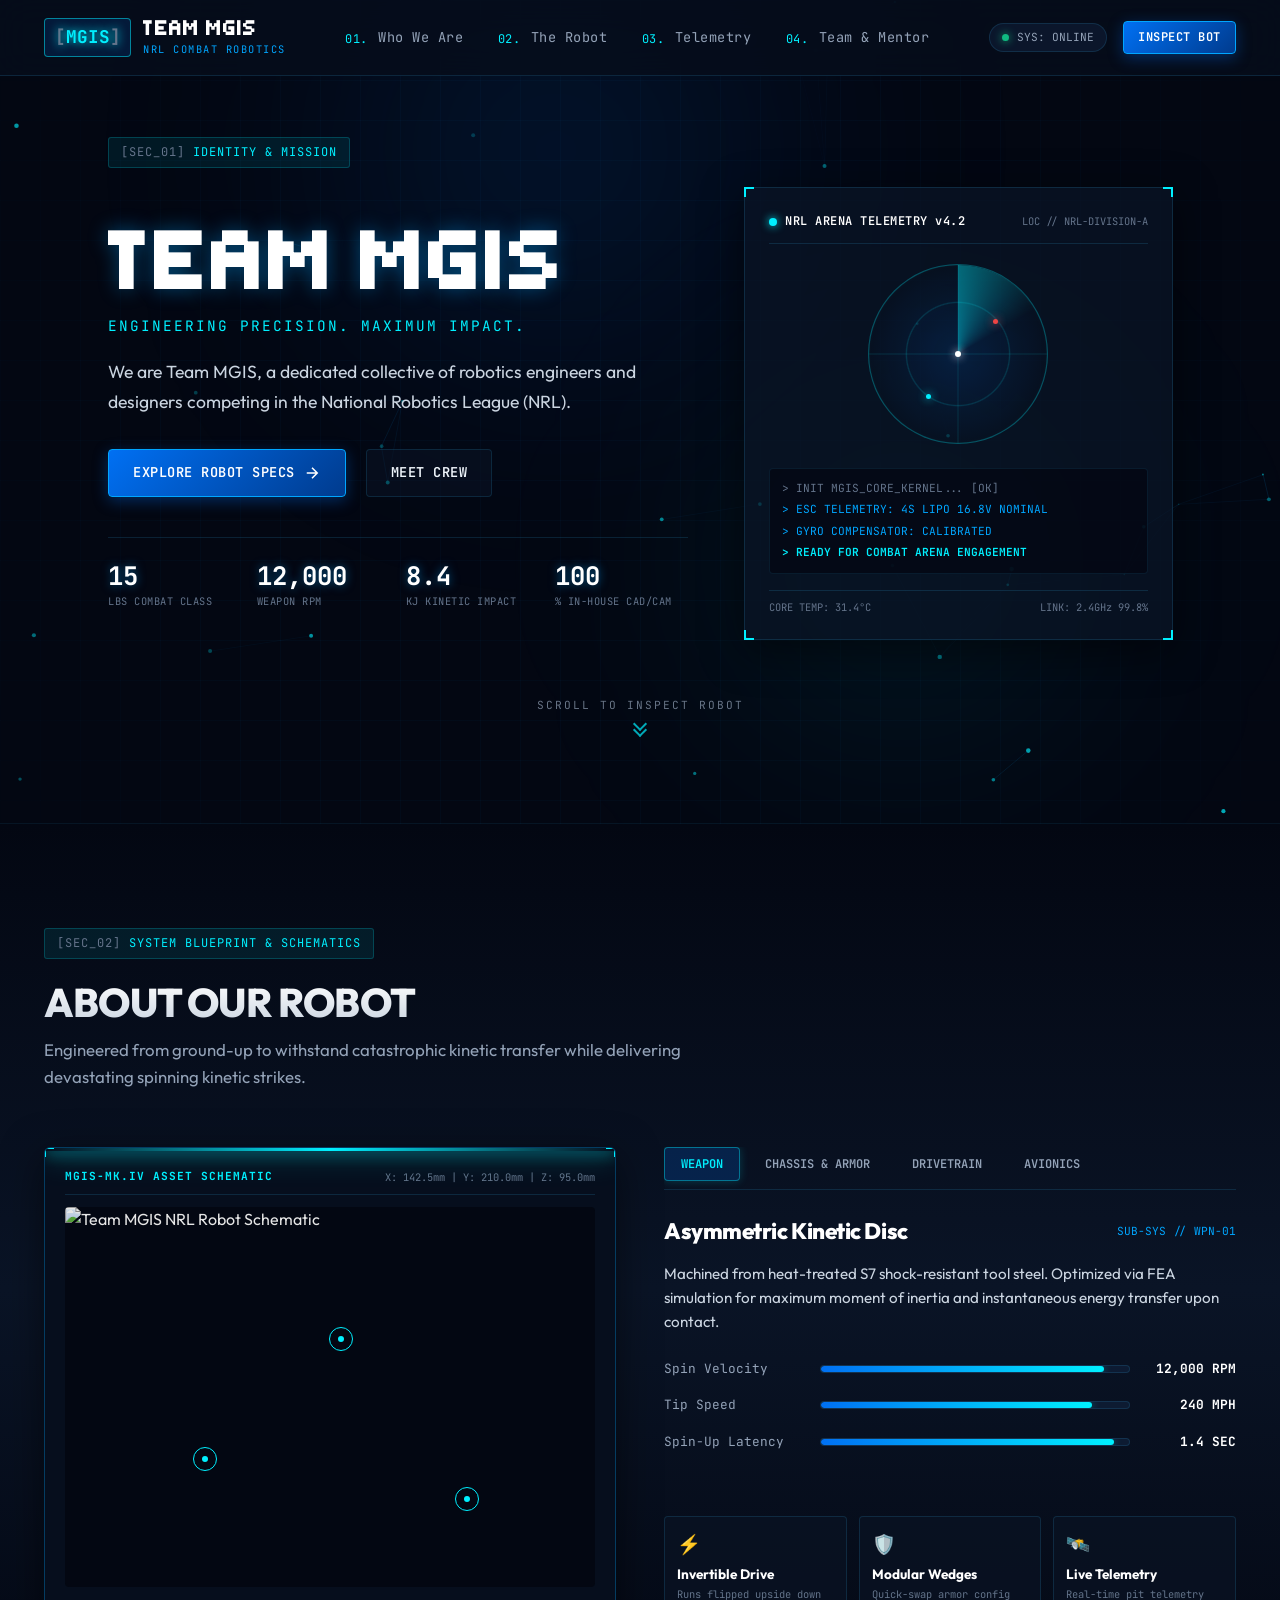
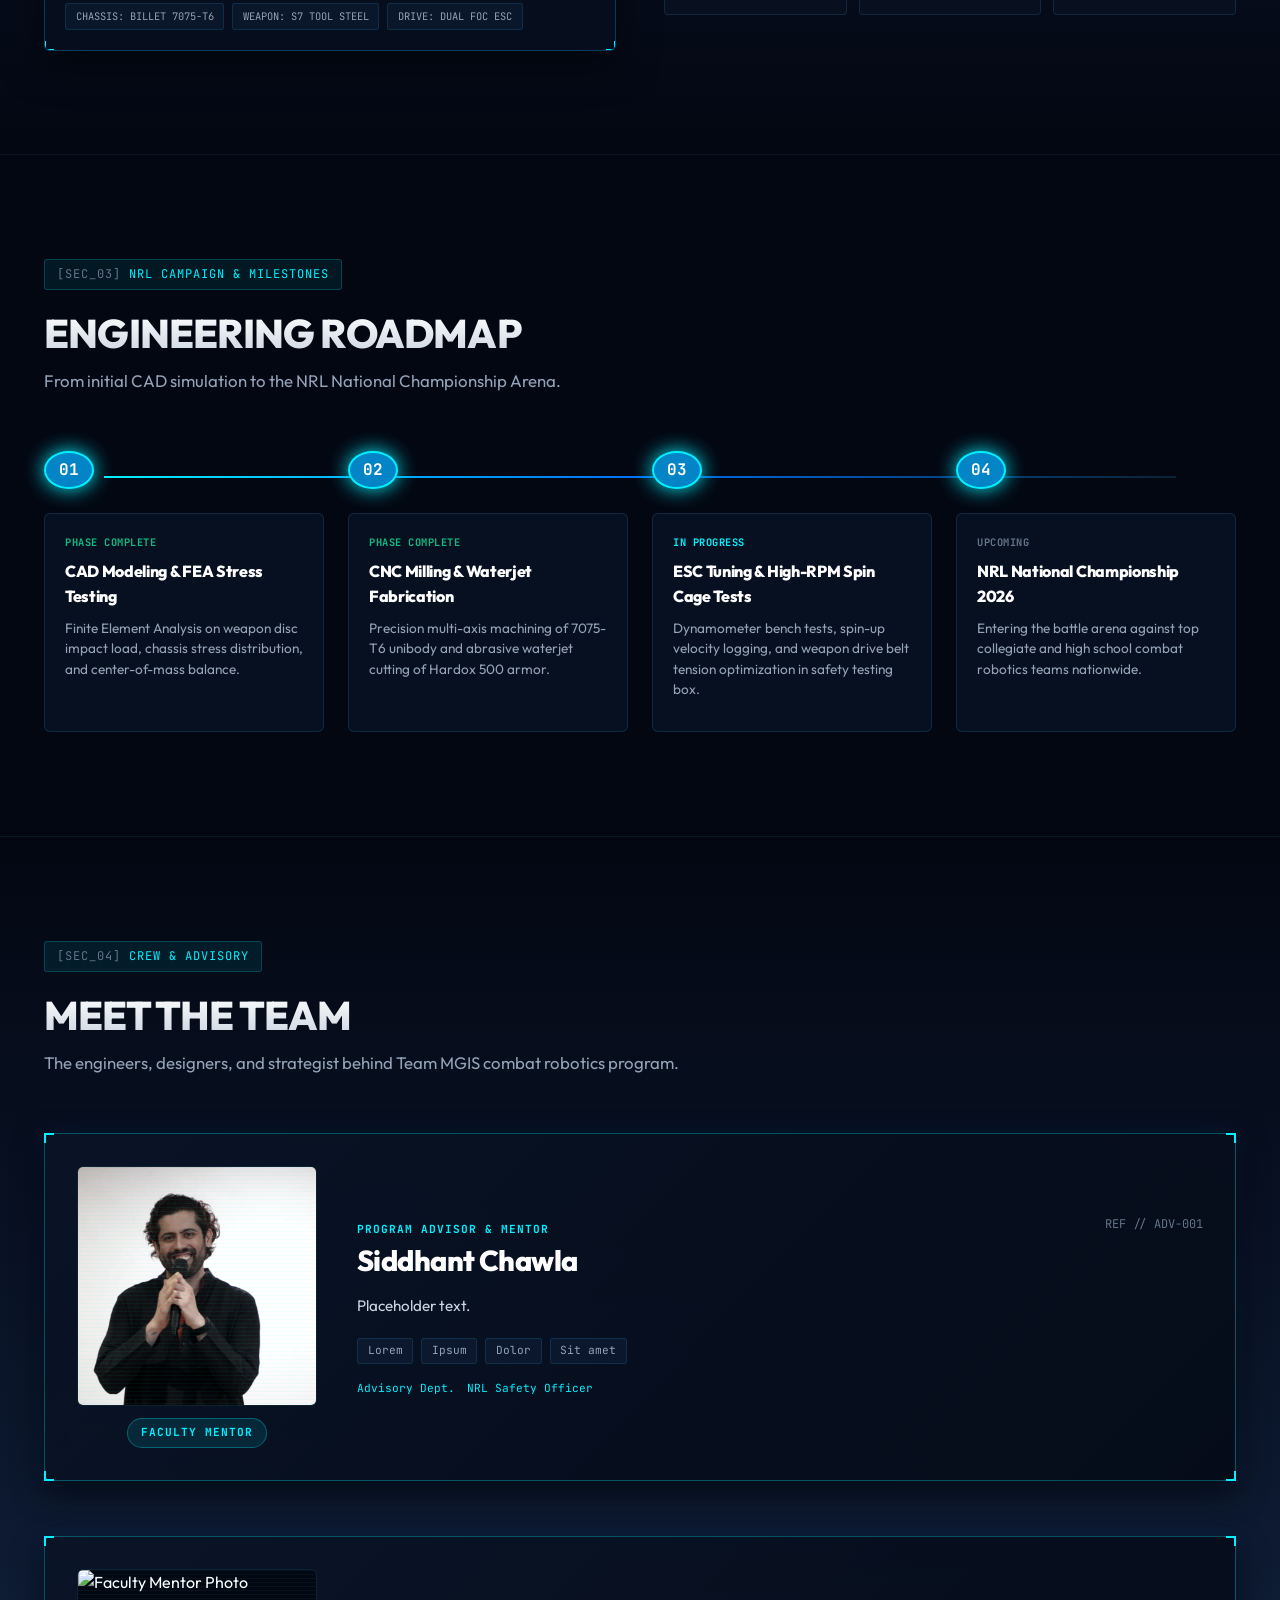
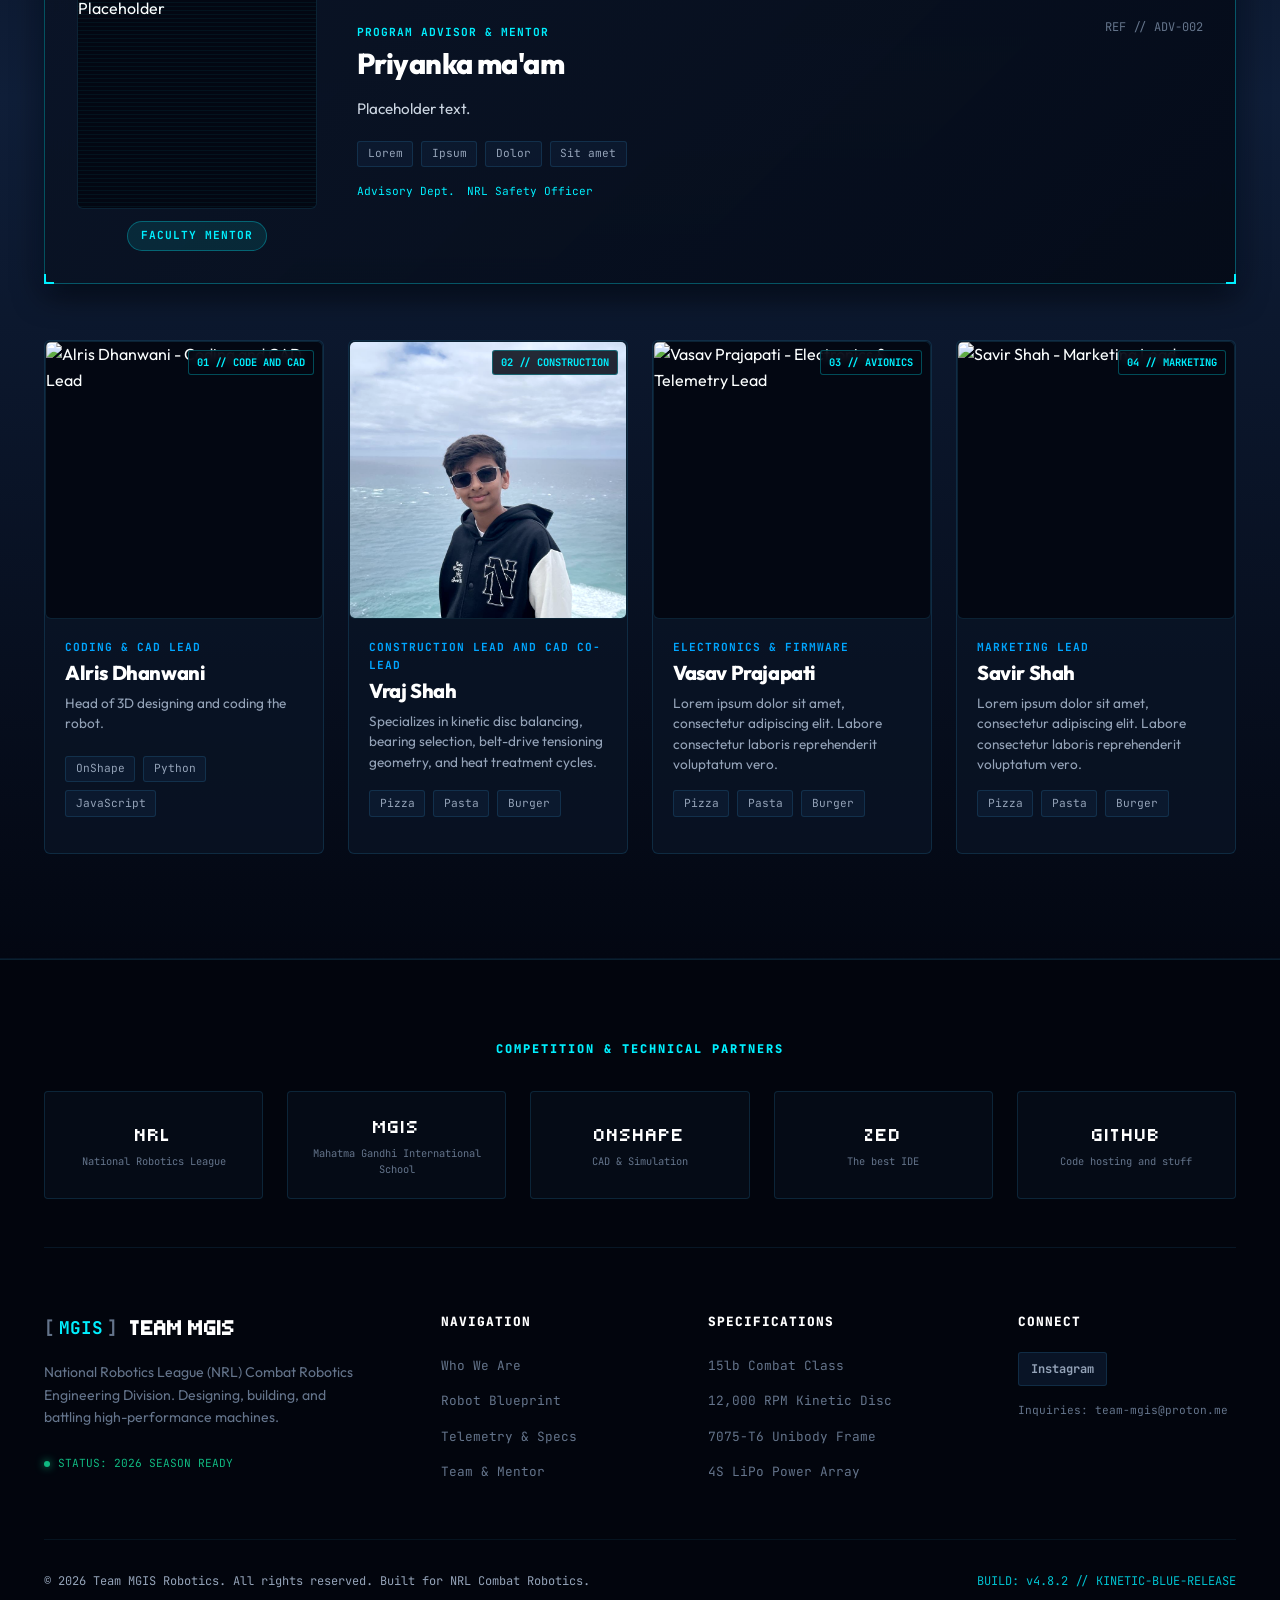
==== commit 59c156ce: "moar placeholder" ====
--- a/index.html
+++ b/index.html
@@ -637,9 +637,9 @@
               </p>
 
               <div class="member-skills">
-                <span class="skill-pill">S7 Steel</span>
-                <span class="skill-pill">High RPM Dynamics</span>
-                <span class="skill-pill">FEA Impact</span>
+                <span class="skill-pill">Pizza</span>
+                <span class="skill-pill">Pasta</span>
+                <span class="skill-pill">Burger</span>
               </div>
             </div>
           </div>
@@ -661,13 +661,13 @@
               <span class="member-role-tag">ELECTRONICS & FIRMWARE</span>
               <h3 class="member-name">Vasav Prajapati</h3>
               <p class="member-bio">
-                Architect of the high-current distribution board, ESC tuning parameters, FOC motor algorithms, and pit telemetry logging.
+                Lorem ipsum dolor sit amet, consectetur adipiscing elit. Labore consectetur laboris reprehenderit voluptatum vero.
               </p>
 
               <div class="member-skills">
-                <span class="skill-pill">PCB Design</span>
-                <span class="skill-pill">FOC / DShot</span>
-                <span class="skill-pill">Power Systems</span>
+                <span class="skill-pill">Pizza</span>
+                <span class="skill-pill">Pasta</span>
+                <span class="skill-pill">Burger</span>
               </div>
             </div>
           </div>
@@ -689,13 +689,13 @@
               <span class="member-role-tag">MARKETING LEAD</span>
               <h3 class="member-name">Savir Shah</h3>
               <p class="member-bio">
-                Oversees fast-turnaround pit repairs, modular armor swaps between bouts, arena strategy analysis, and weight budget.
+                Lorem ipsum dolor sit amet, consectetur adipiscing elit. Labore consectetur laboris reprehenderit voluptatum vero.
               </p>
 
               <div class="member-skills">
-                <span class="skill-pill">Hardox Welding</span>
-                <span class="skill-pill">Pit Strategy</span>
-                <span class="skill-pill">Rapid Assembly</span>
+                <span class="skill-pill">Pizza</span>
+                <span class="skill-pill">Pasta</span>
+                <span class="skill-pill">Burger</span>
               </div>
             </div>
           </div>
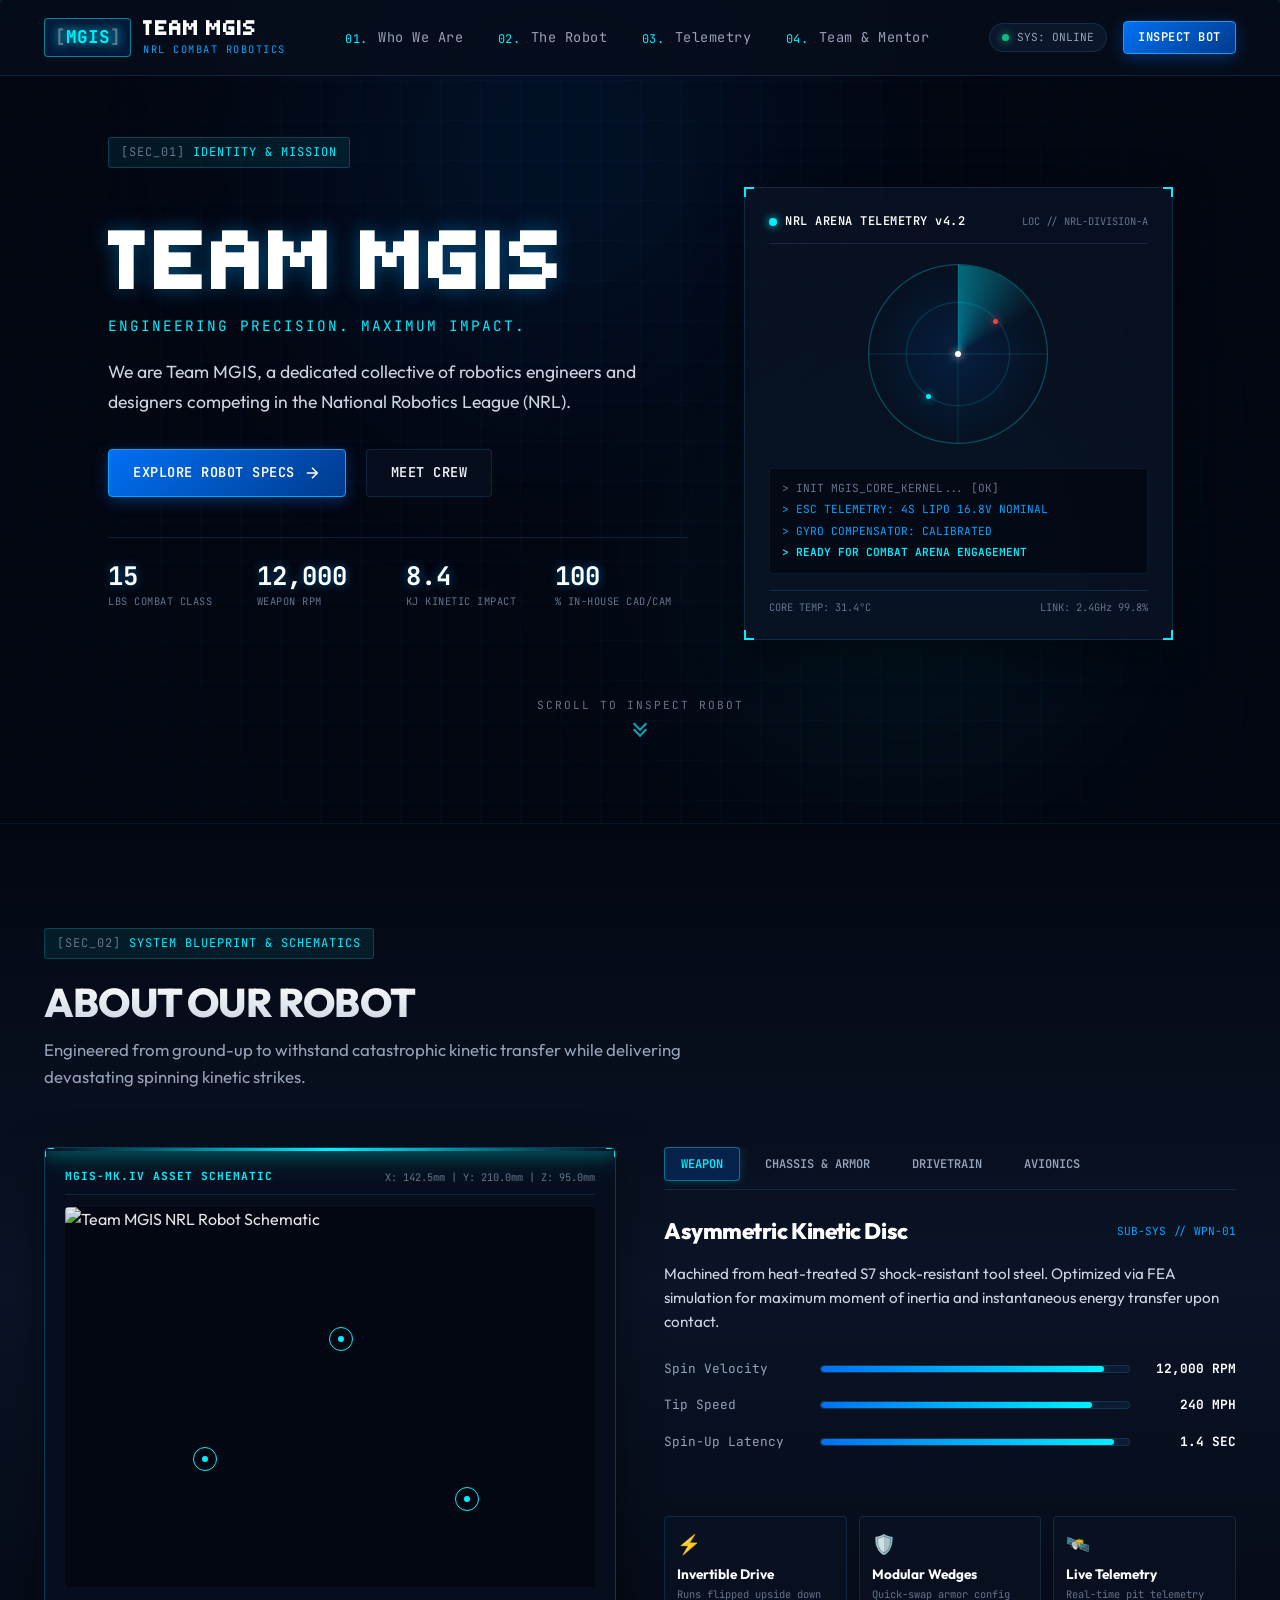
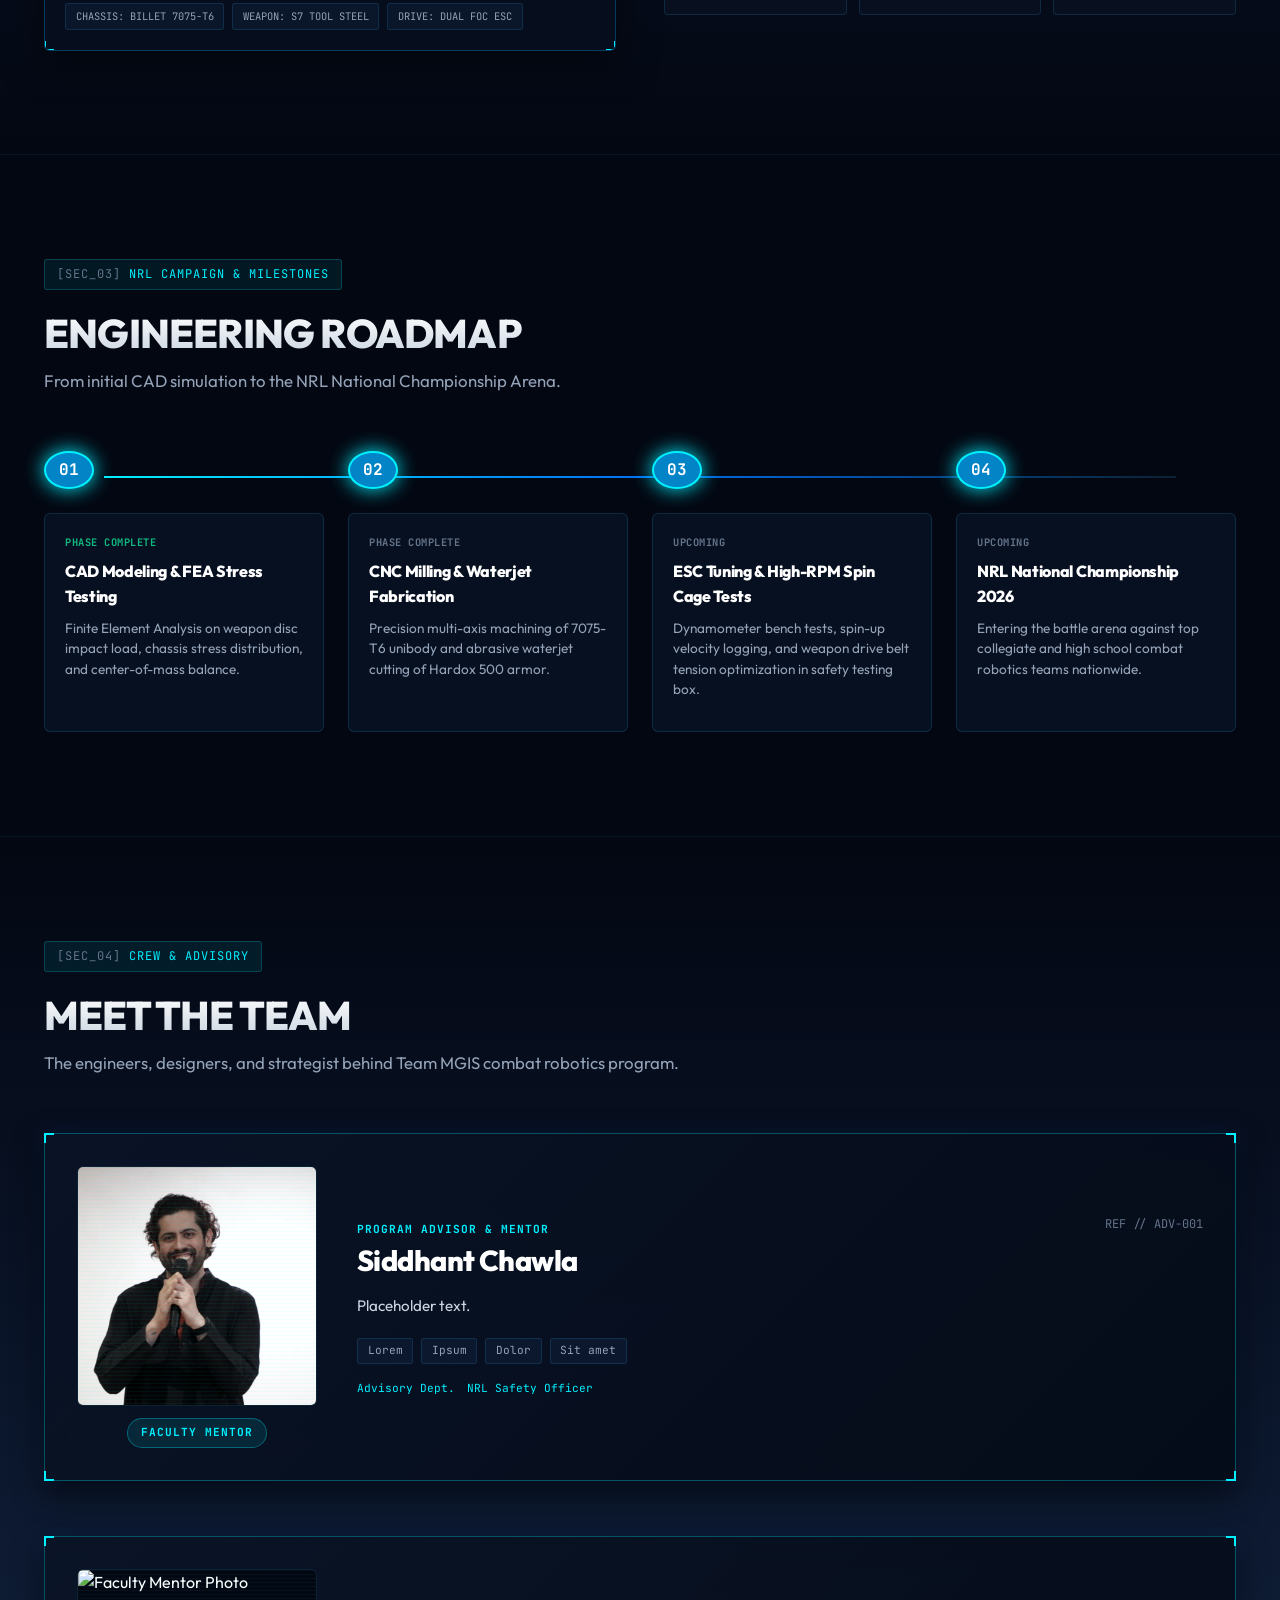
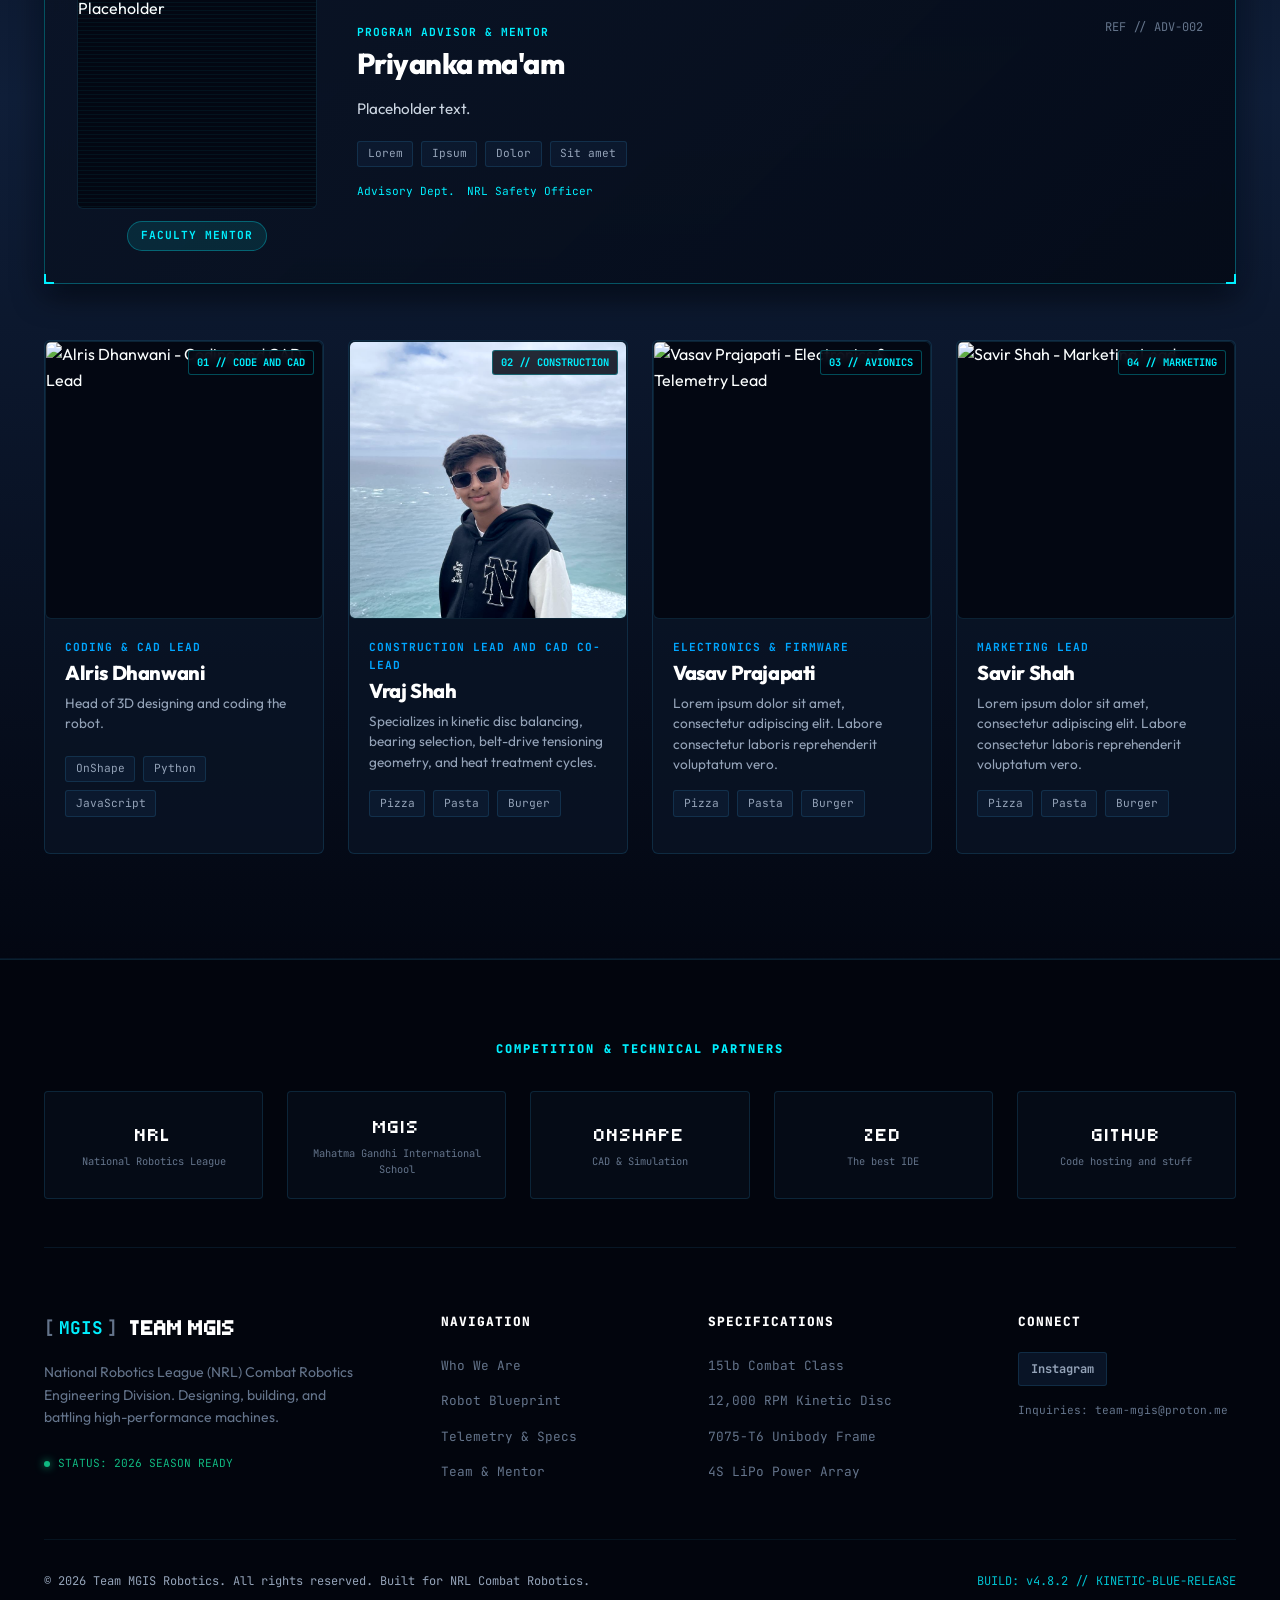
==== commit 61e1eb7c: "change timeline" ====
--- a/index.html
+++ b/index.html
@@ -433,6 +433,12 @@
           <div class="timeline-step done reveal">
             <div class="step-badge">01</div>
             <div class="step-card">
+                <!--
+                status-complete,
+                status-current,
+                status-upcoming
+                -->
+
               <span class="step-tag status-complete">PHASE COMPLETE</span>
               <h4 class="step-title">CAD Modeling & FEA Stress Testing</h4>
               <p class="step-desc">Finite Element Analysis on weapon disc impact load, chassis stress distribution, and center-of-mass balance.</p>
@@ -442,7 +448,7 @@
           <div class="timeline-step done reveal">
             <div class="step-badge">02</div>
             <div class="step-card">
-              <span class="step-tag status-complete">PHASE COMPLETE</span>
+              <span class="step-tag status-upcoming">PHASE COMPLETE</span>
               <h4 class="step-title">CNC Milling & Waterjet Fabrication</h4>
               <p class="step-desc">Precision multi-axis machining of 7075-T6 unibody and abrasive waterjet cutting of Hardox 500 armor.</p>
             </div>
@@ -451,7 +457,7 @@
           <div class="timeline-step active reveal">
             <div class="step-badge">03</div>
             <div class="step-card">
-              <span class="step-tag status-current">IN PROGRESS</span>
+              <span class="step-tag status-upcoming">UPCOMING</span>
               <h4 class="step-title">ESC Tuning & High-RPM Spin Cage Tests</h4>
               <p class="step-desc">Dynamometer bench tests, spin-up velocity logging, and weapon drive belt tension optimization in safety testing box.</p>
             </div>
@@ -535,7 +541,9 @@
             </div>
           </div>
         </div>
+
         <!-- 2nd mentor-->
+
         <div class="mentor-spotlight reveal">
           <div class="hud-corner hud-top-left"></div>
           <div class="hud-corner hud-top-right"></div>
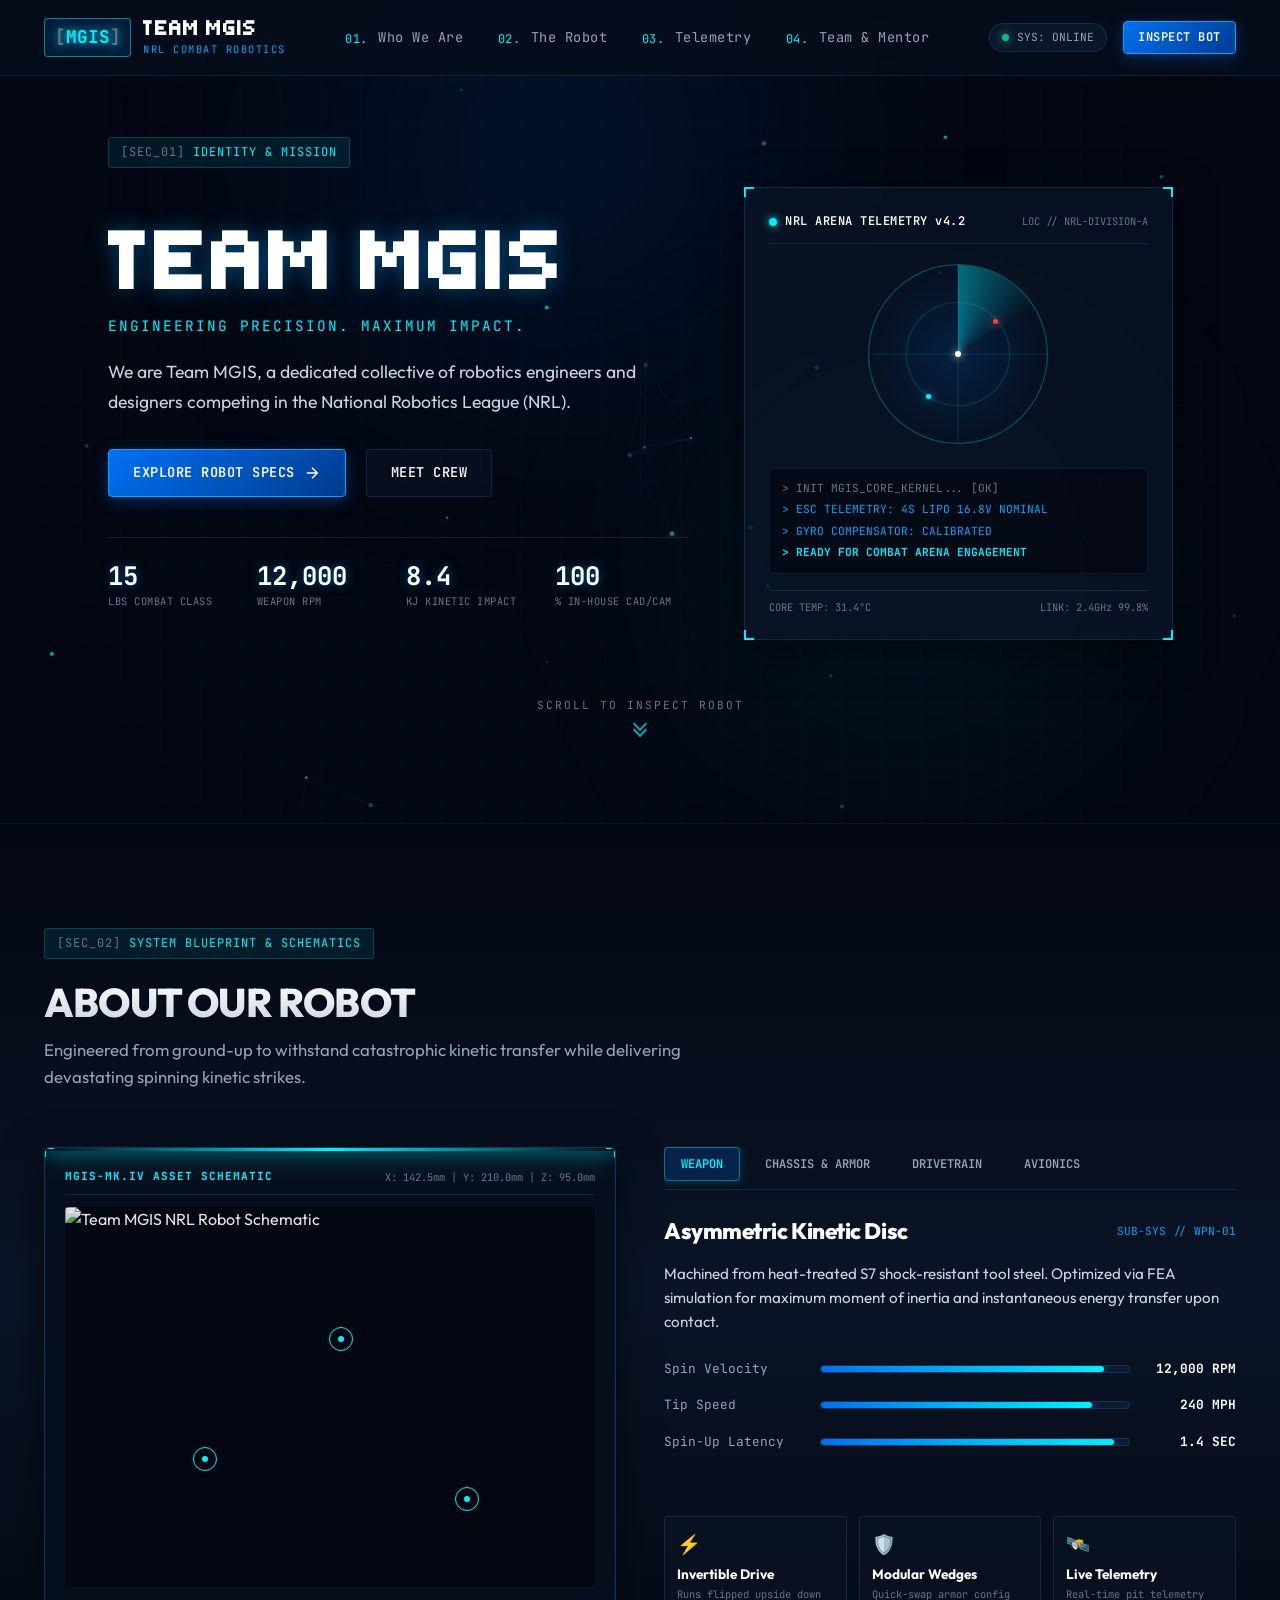
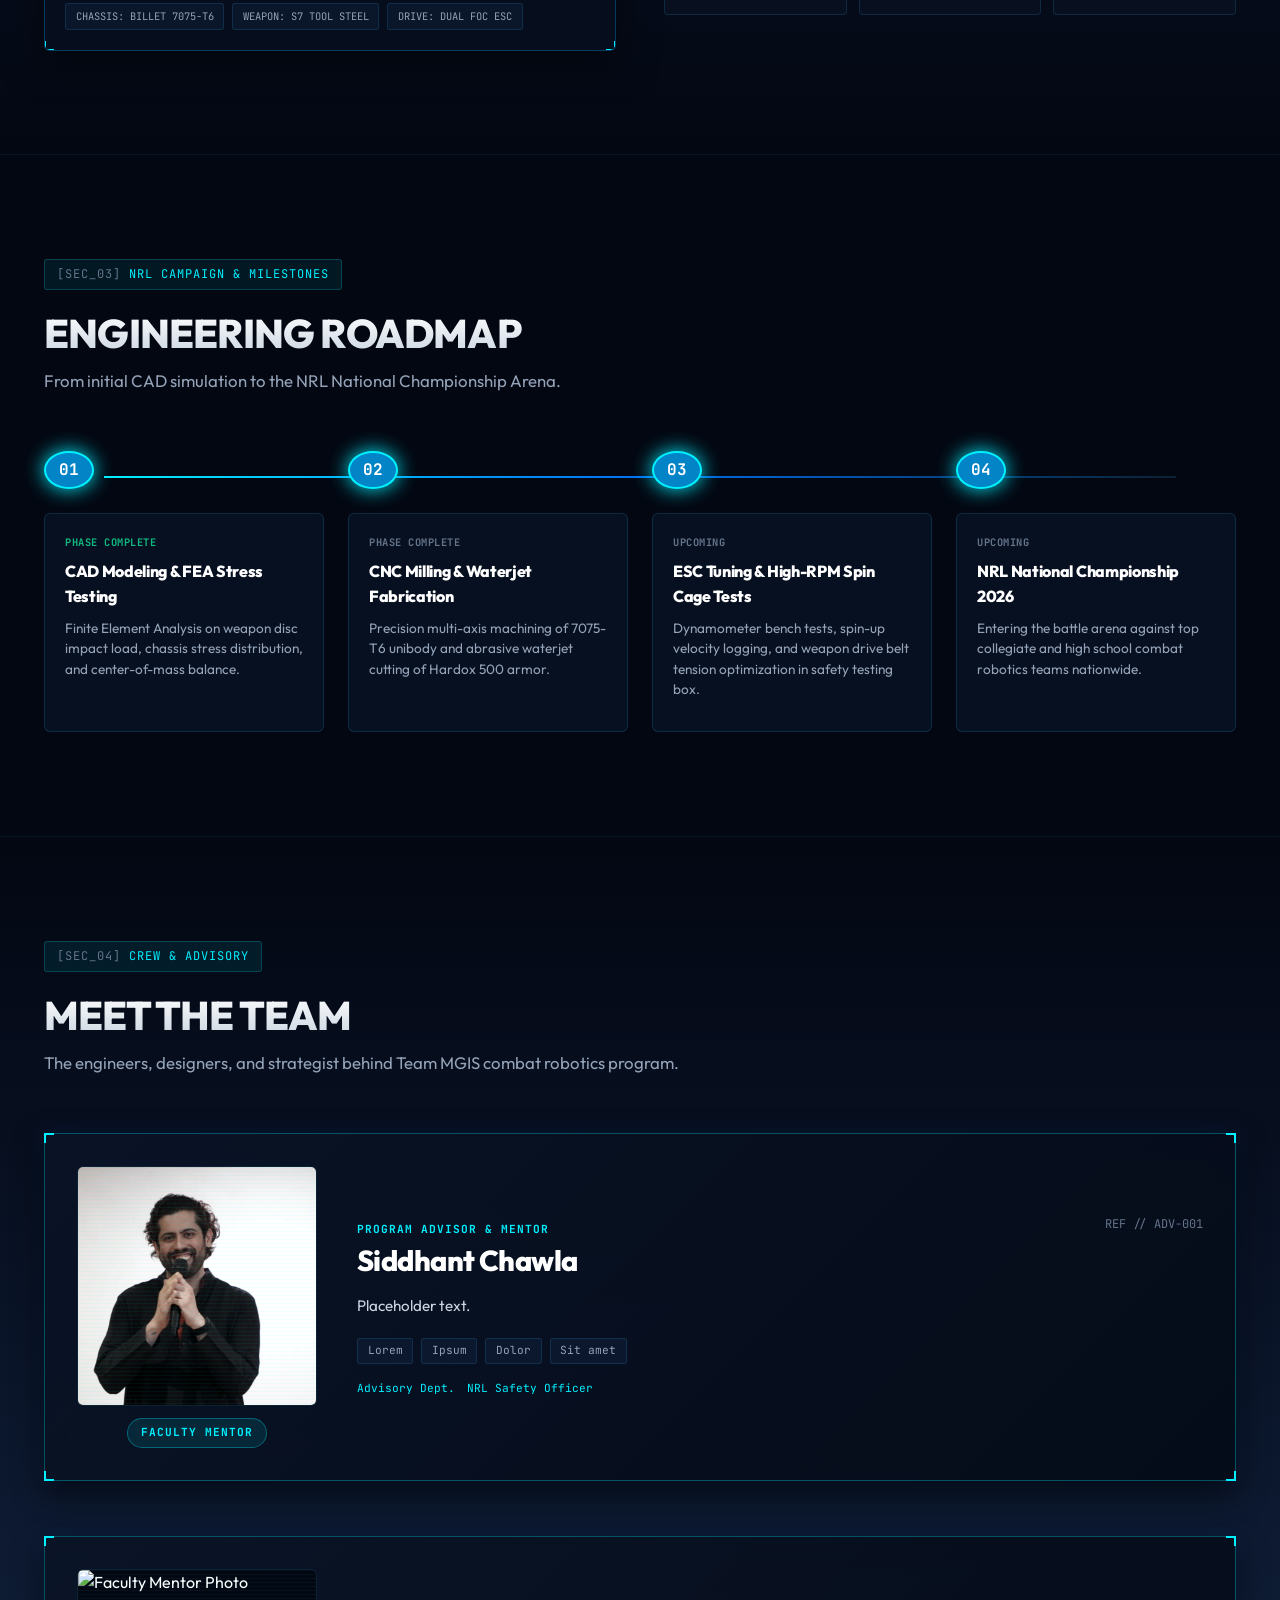
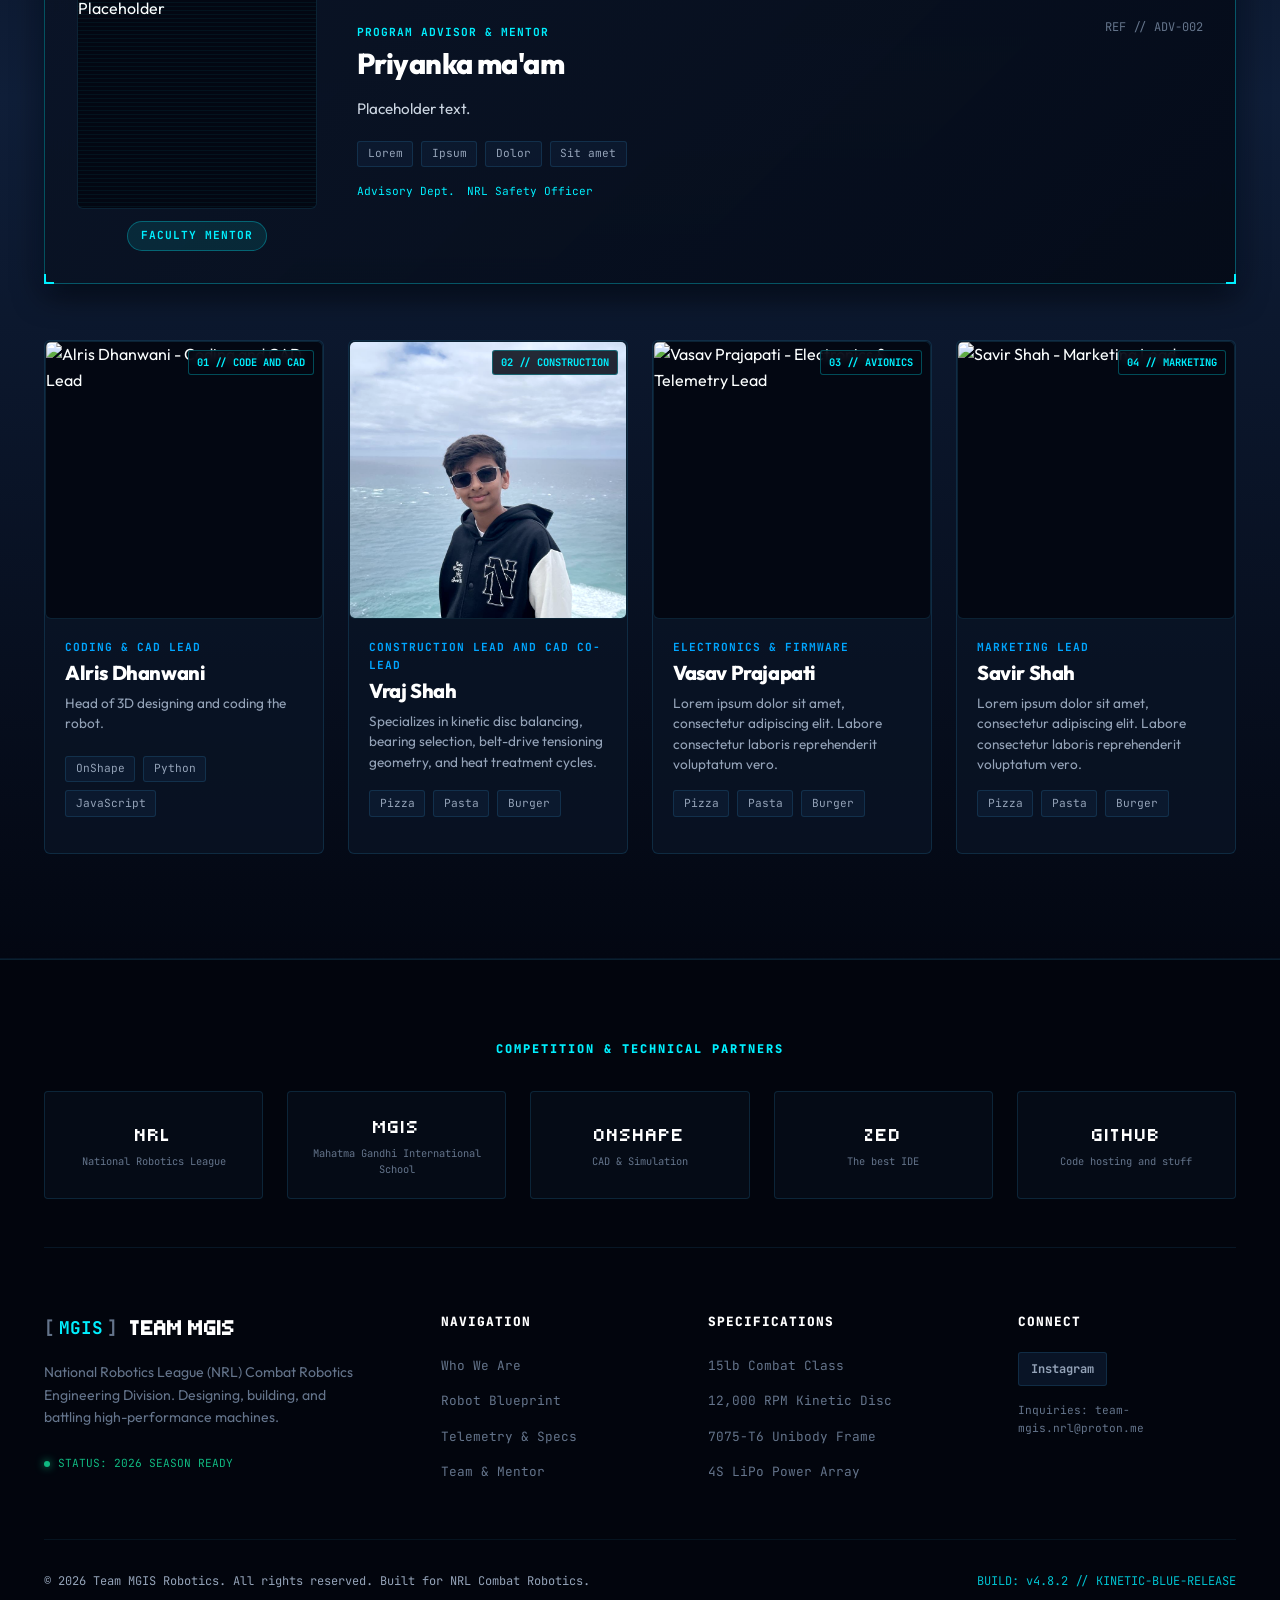
==== commit 14664f77: "Fix email" ====
--- a/index.html
+++ b/index.html
@@ -809,7 +809,7 @@
             <a href="#" class="social-btn" aria-label="Instagram">Instagram</a>
             <!--<a href="#" class="social-btn" aria-label="LinkedIn">IN</a>-->
           </div>
-          <p class="footer-copy-text">Inquiries: team-mgis@proton.me</p>
+          <p class="footer-copy-text">Inquiries: team-mgis.nrl@proton.me</p>
         </div>
 
       </div>
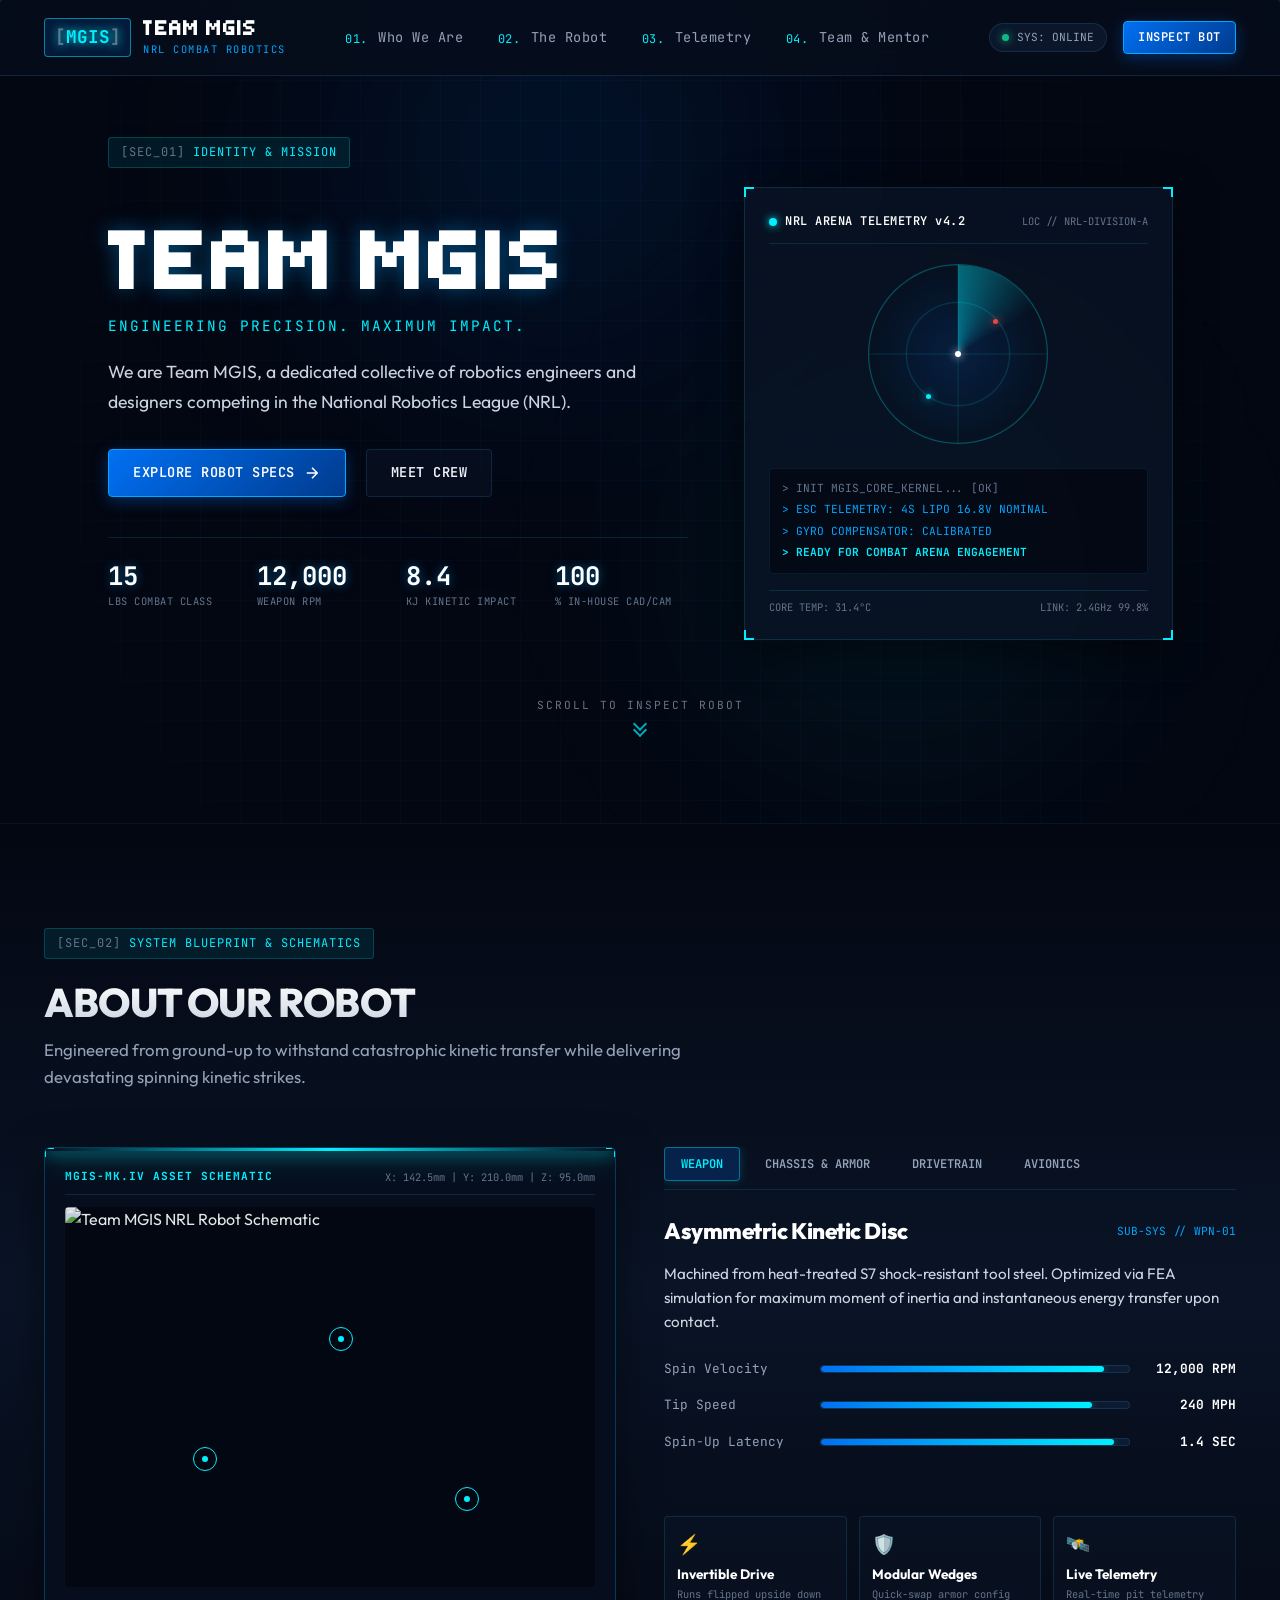
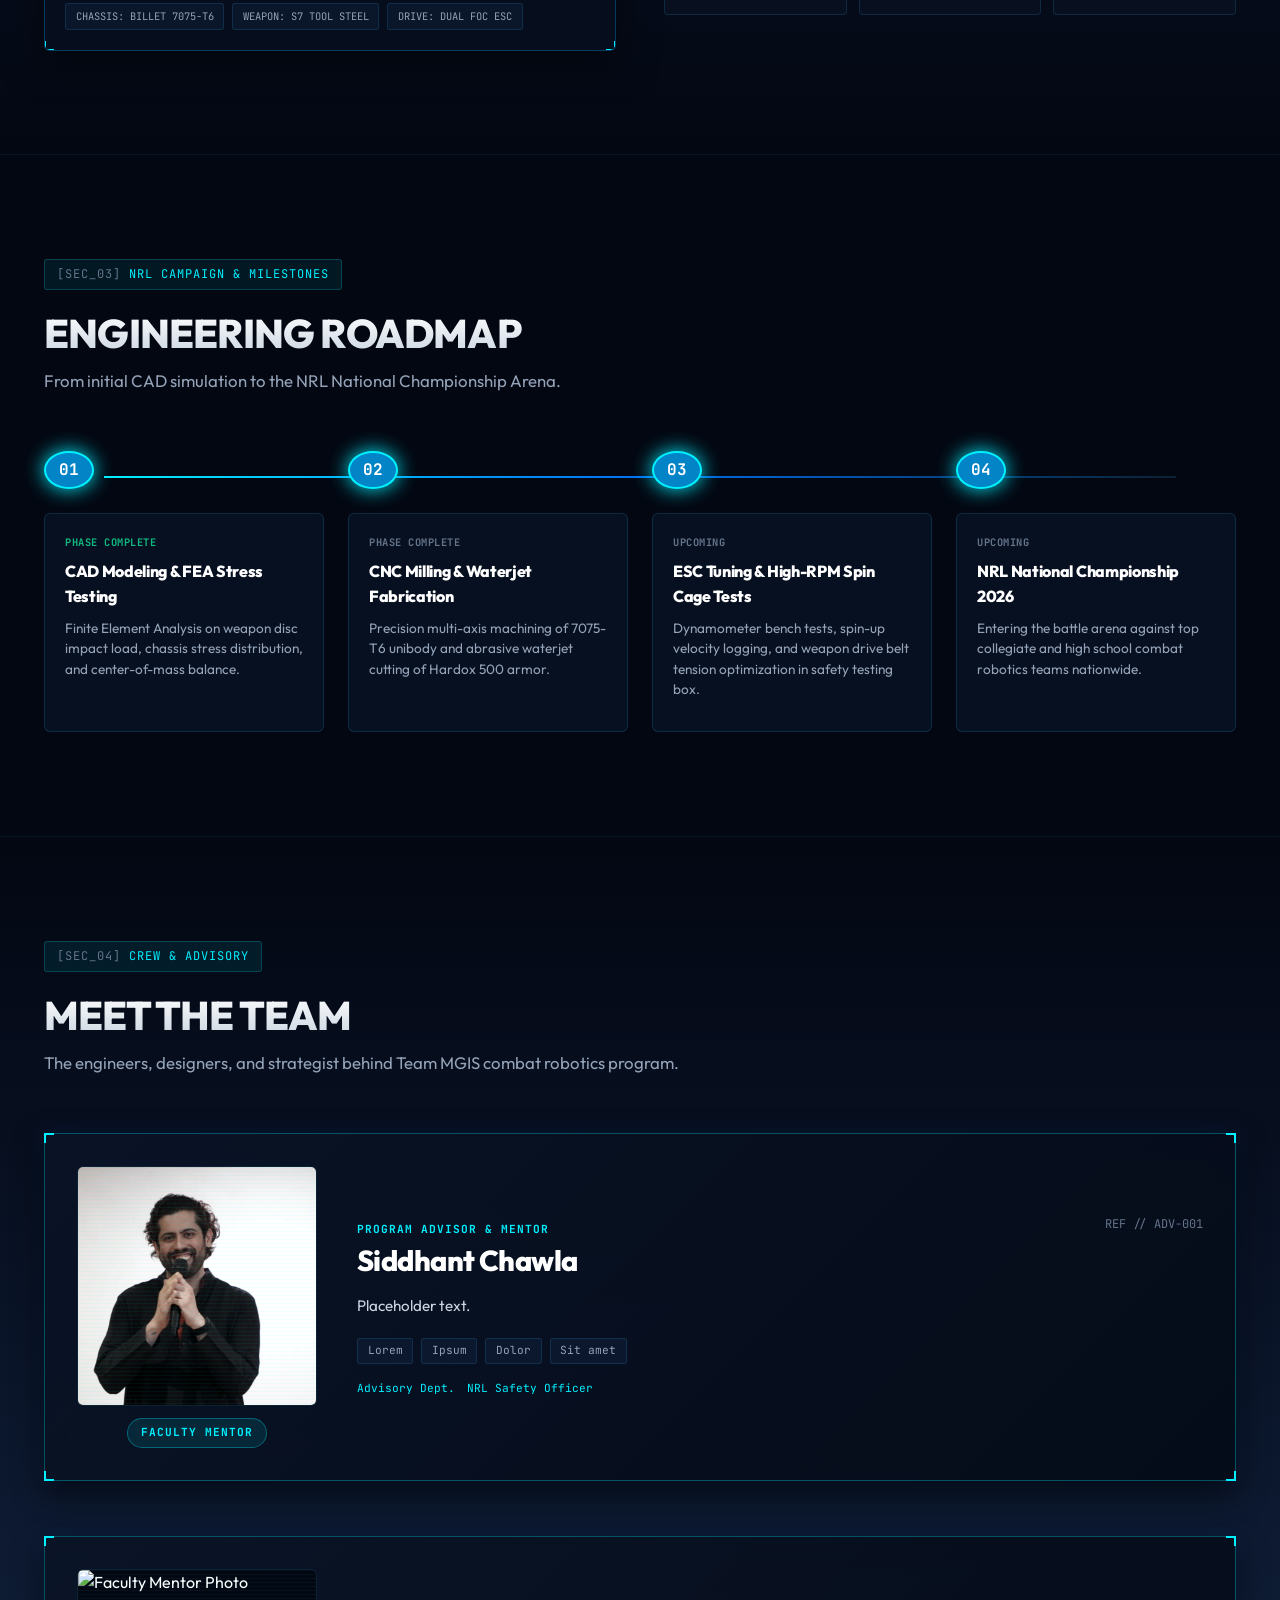
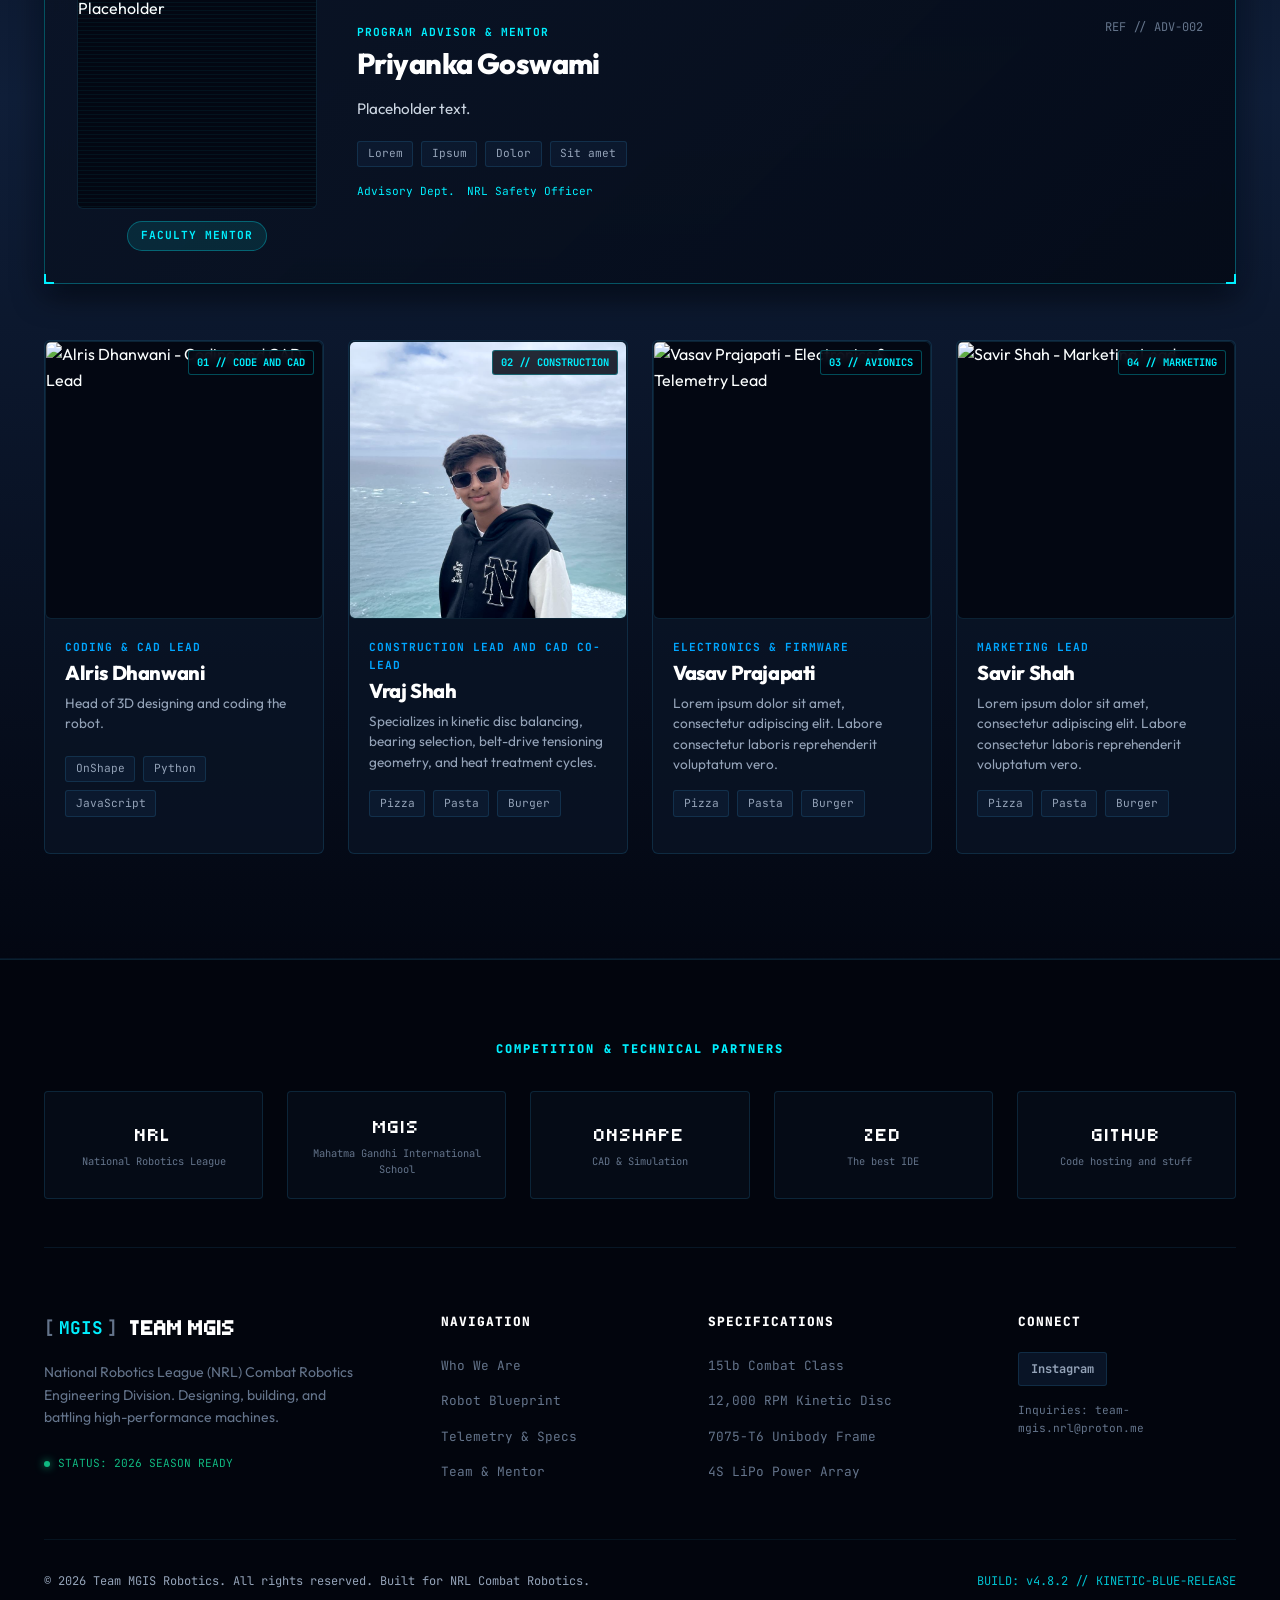
==== commit 27af9d3f: "Add updated name for member Priyanka ma'am" ====
--- a/index.html
+++ b/index.html
@@ -568,7 +568,7 @@
               <div class="member-header">
                 <div>
                   <span class="member-role-tag mentor-tag">PROGRAM ADVISOR & MENTOR</span>
-                  <h3 class="member-name">Priyanka ma'am</h3>
+                  <h3 class="member-name">Priyanka Goswami</h3>
                 </div>
                 <span class="member-callsign">REF // ADV-002</span>
               </div>
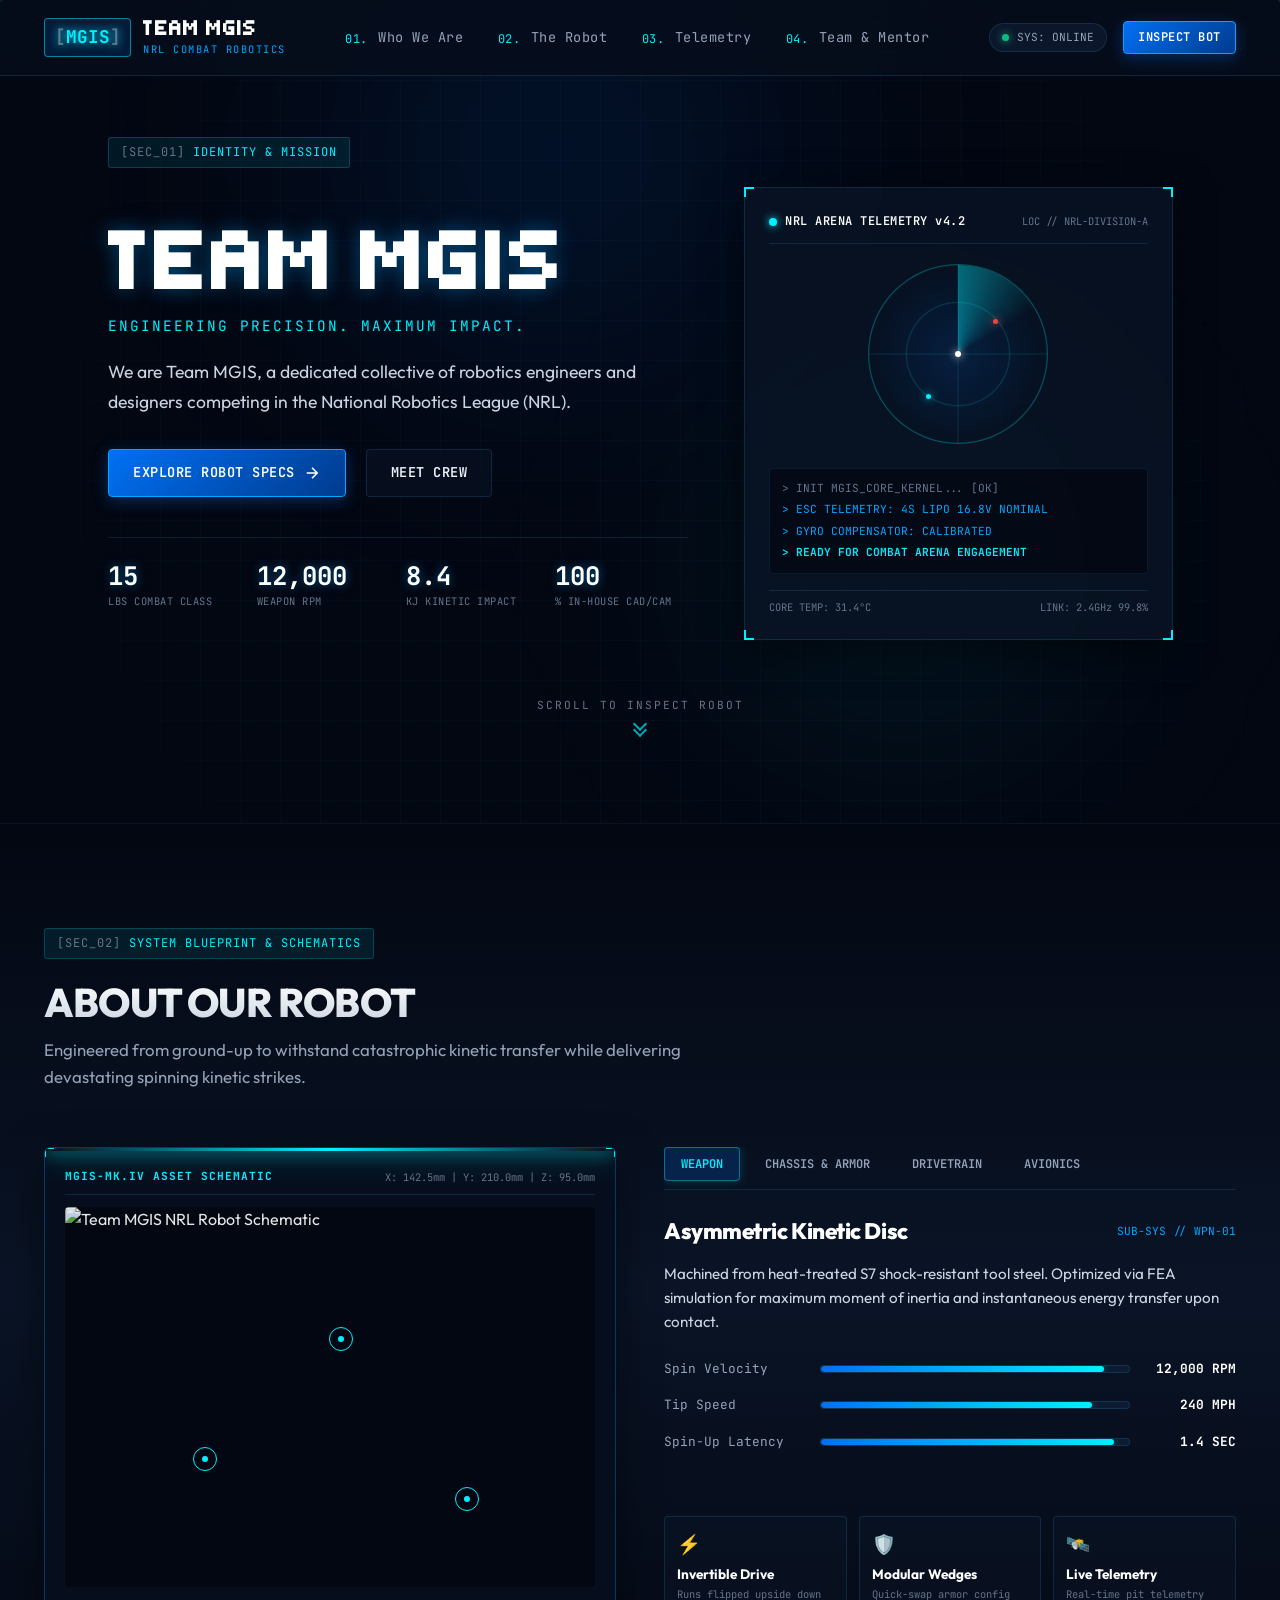
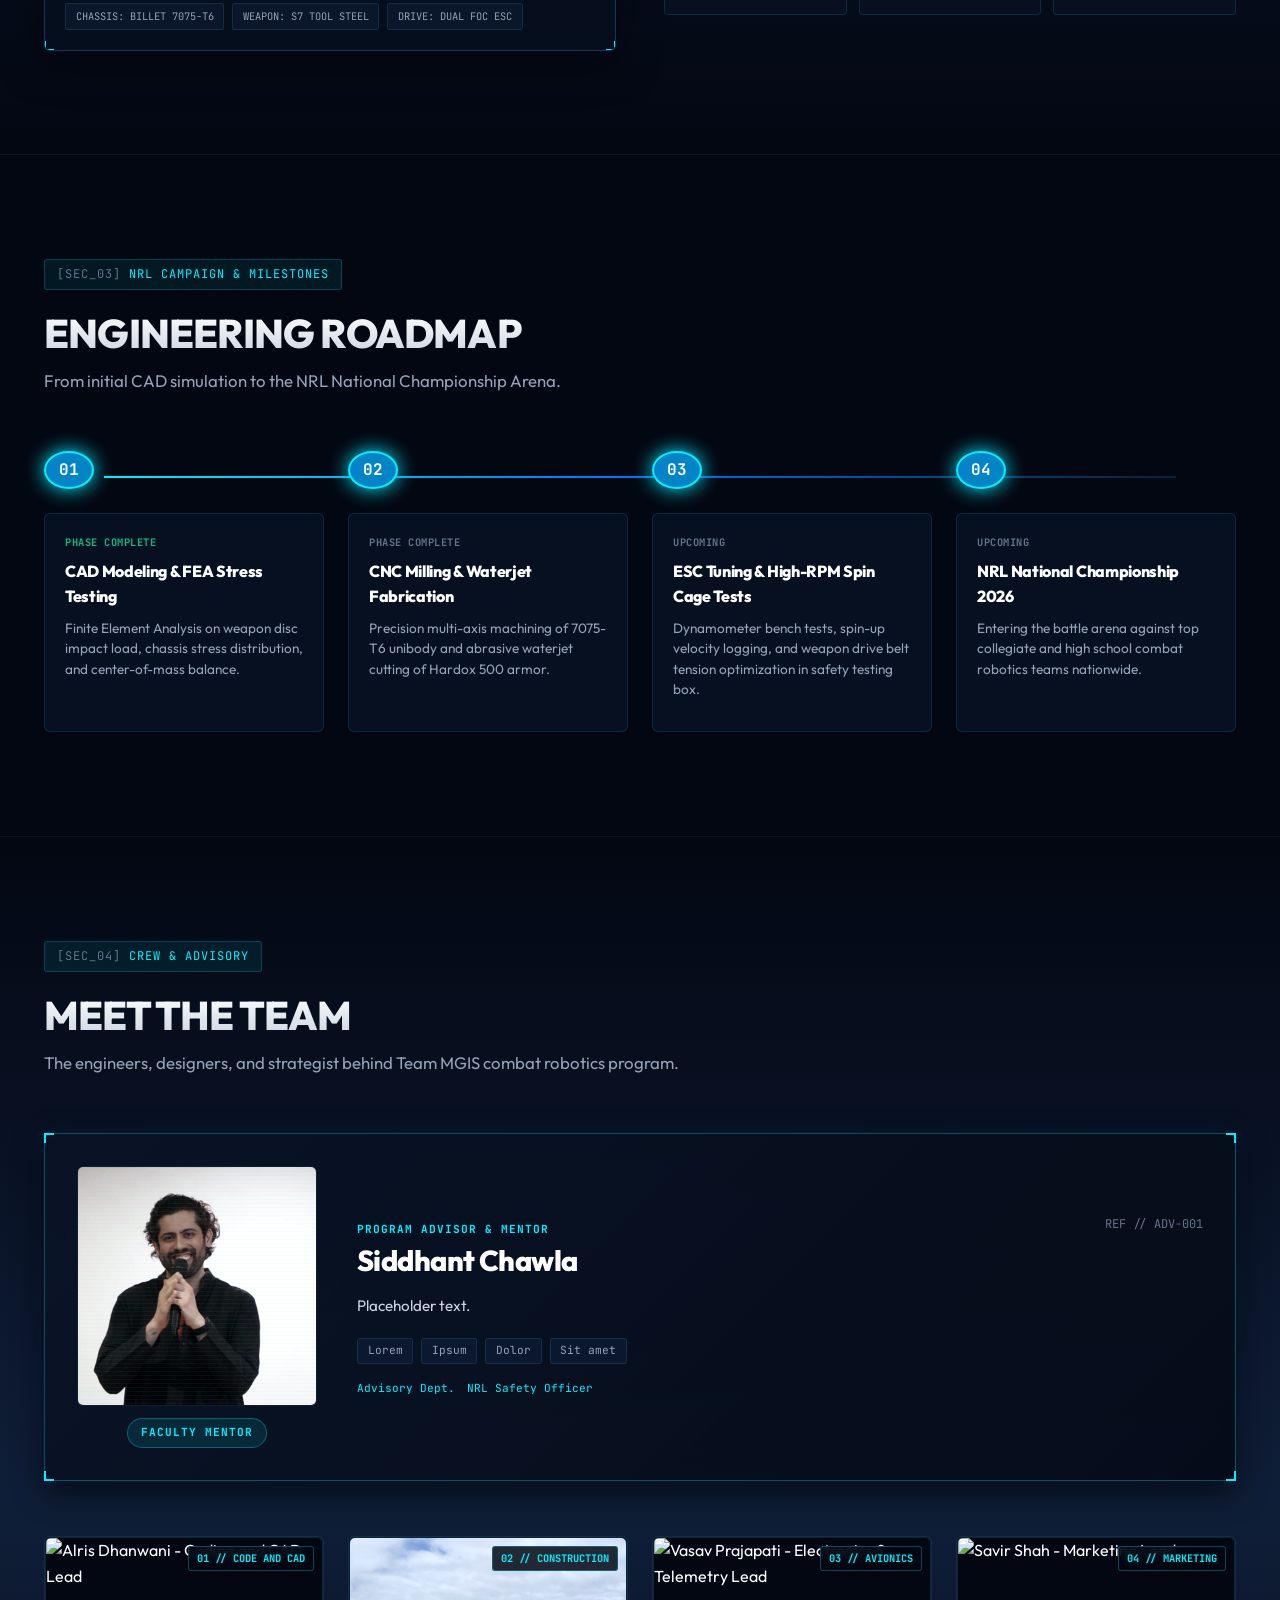
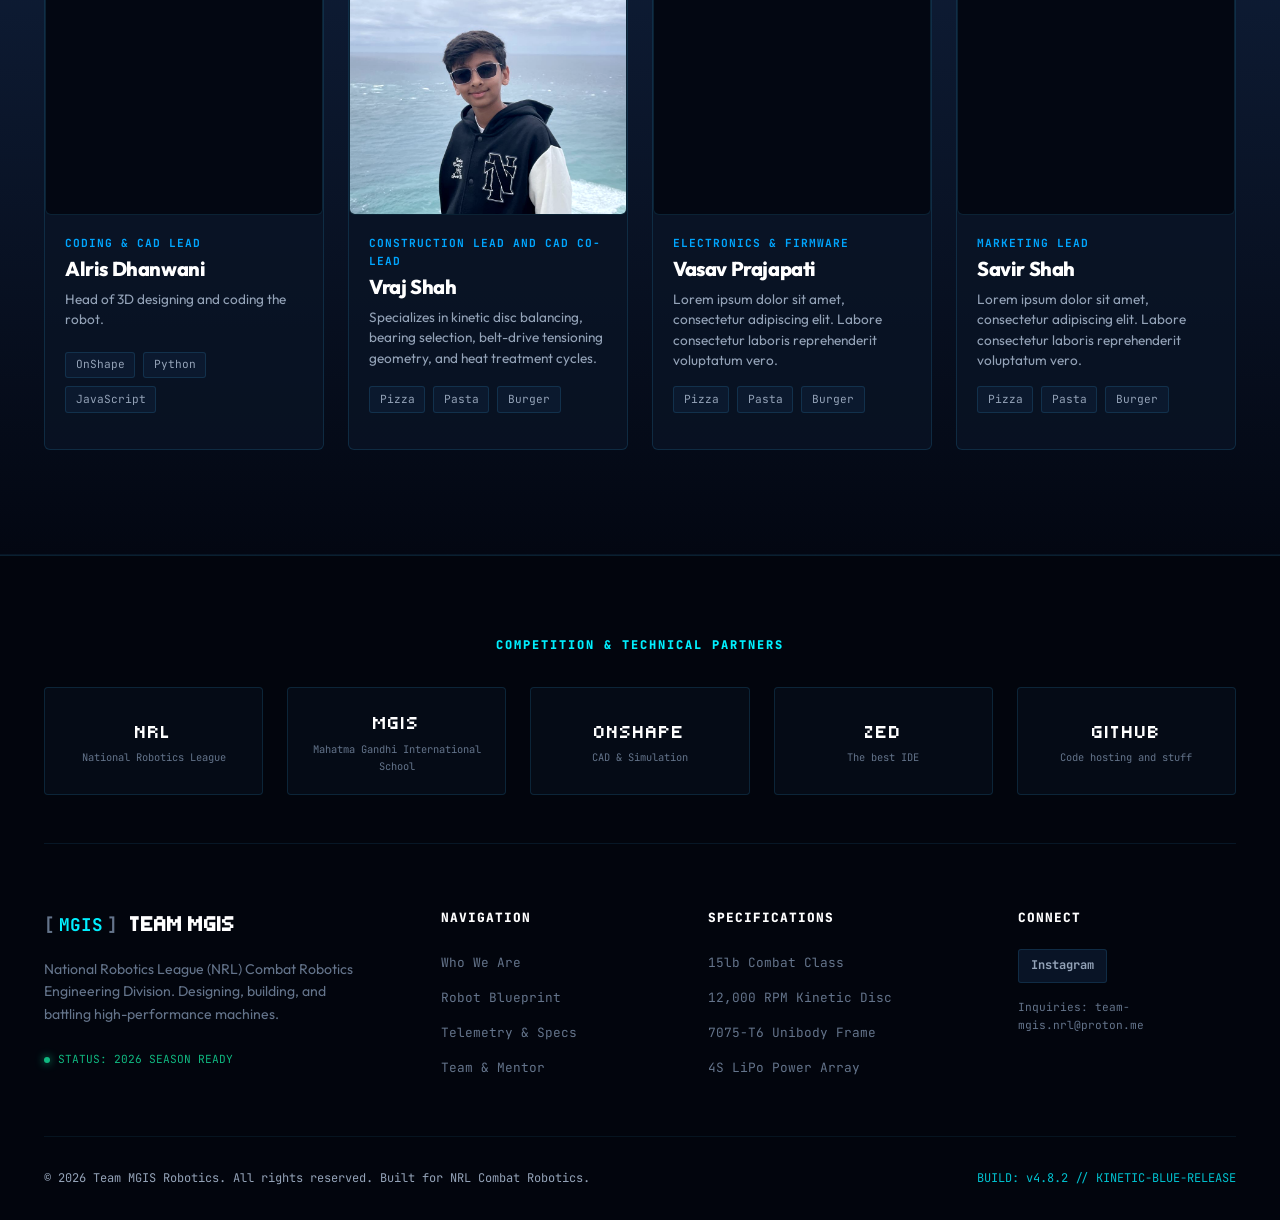
==== commit 5e686c69: "Remove priyanka because it does not deserve a space in the site." ====
--- a/index.html
+++ b/index.html
@@ -543,7 +543,7 @@
         </div>
 
         <!-- 2nd mentor-->
-
+<!--
         <div class="mentor-spotlight reveal">
           <div class="hud-corner hud-top-left"></div>
           <div class="hud-corner hud-top-right"></div>
@@ -590,7 +590,7 @@
               </div>
             </div>
           </div>
-        </div>
+        </div>-->
 
         <!-- 4 TEAM MEMBERS GRID -->
         <div class="team-grid">
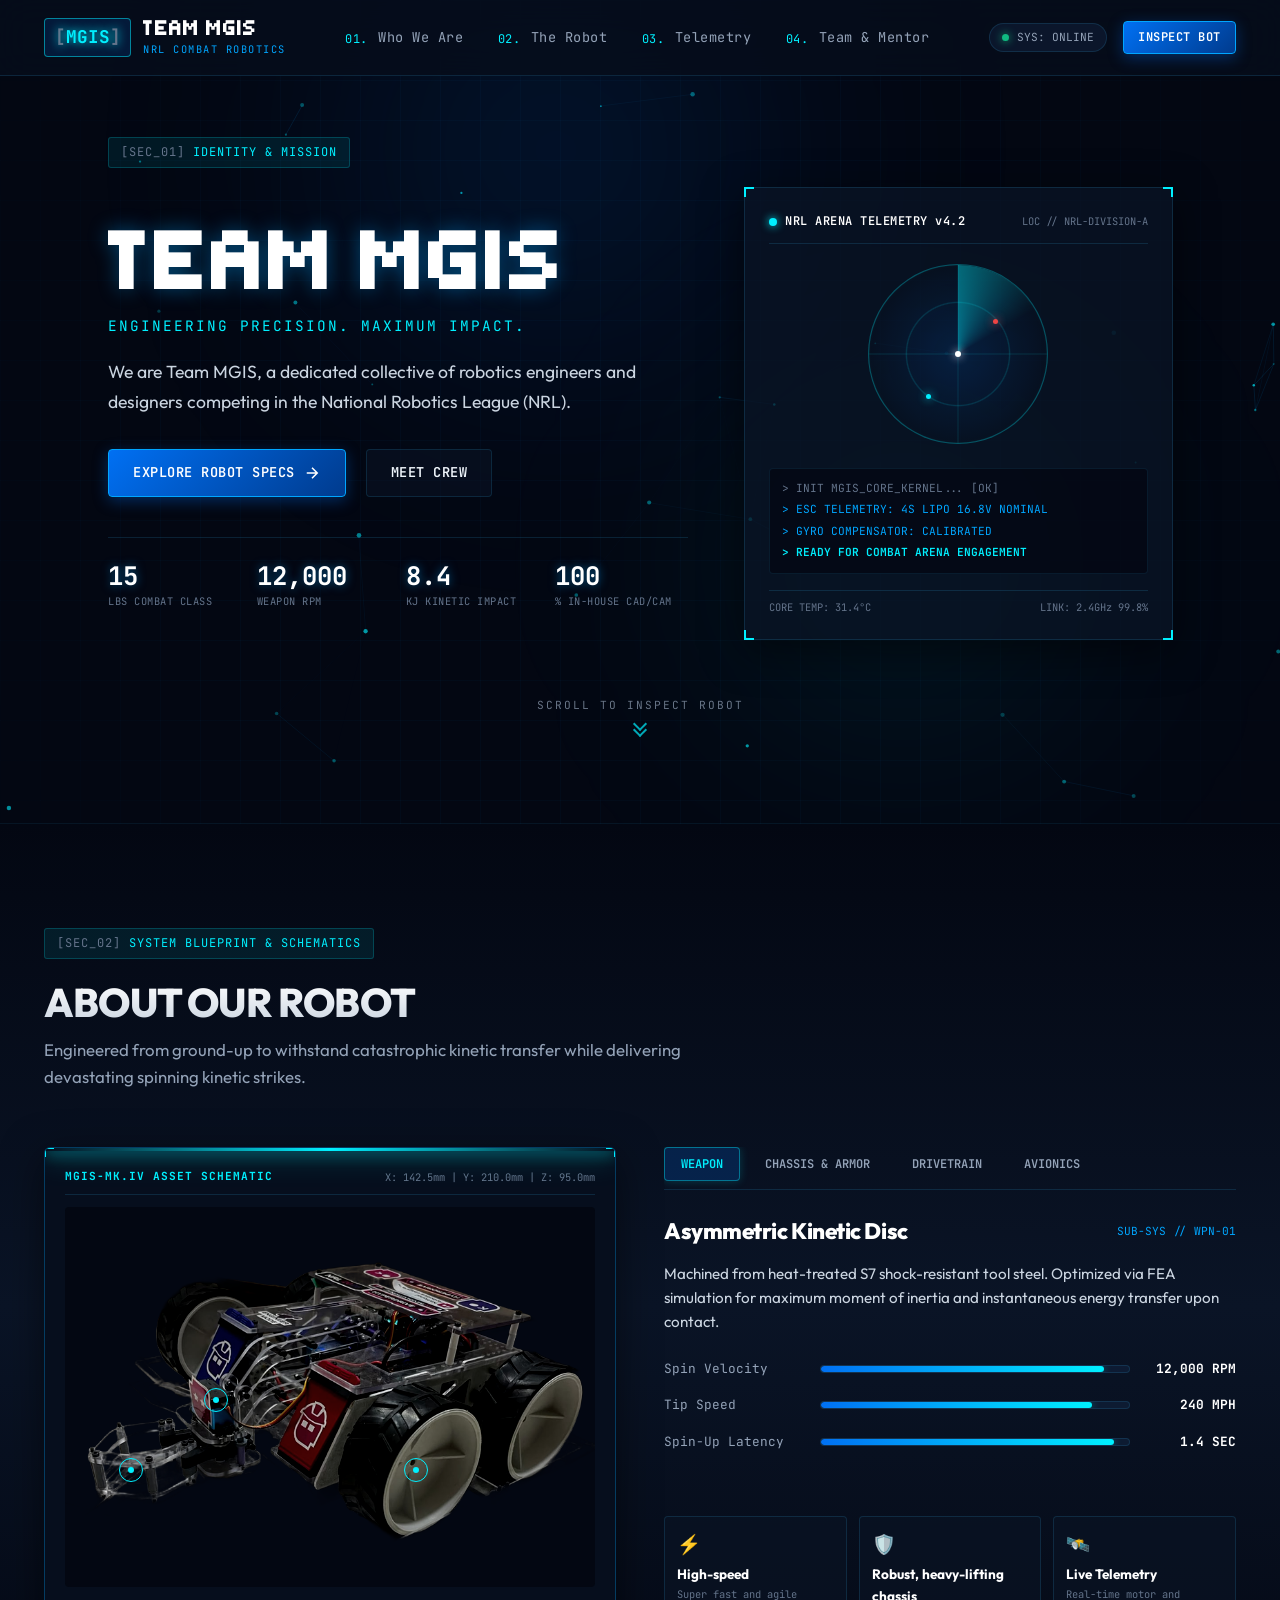
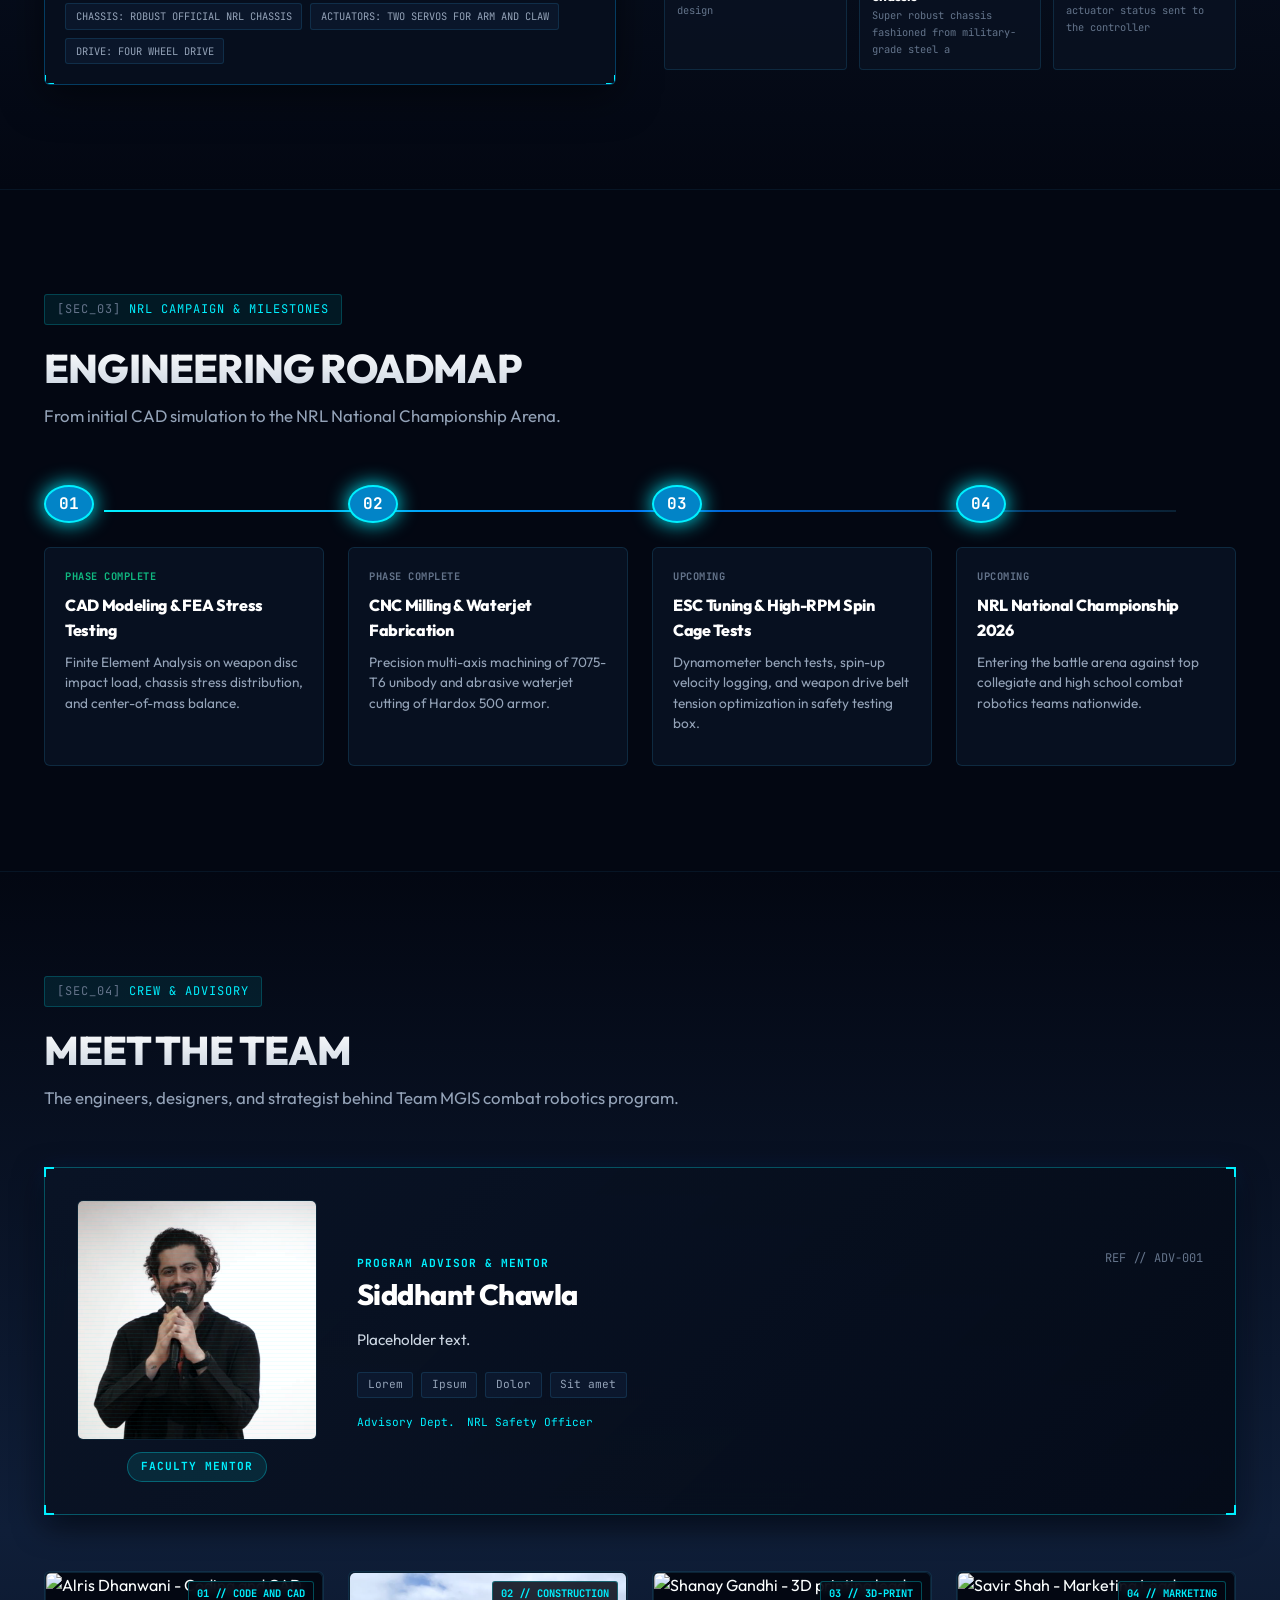
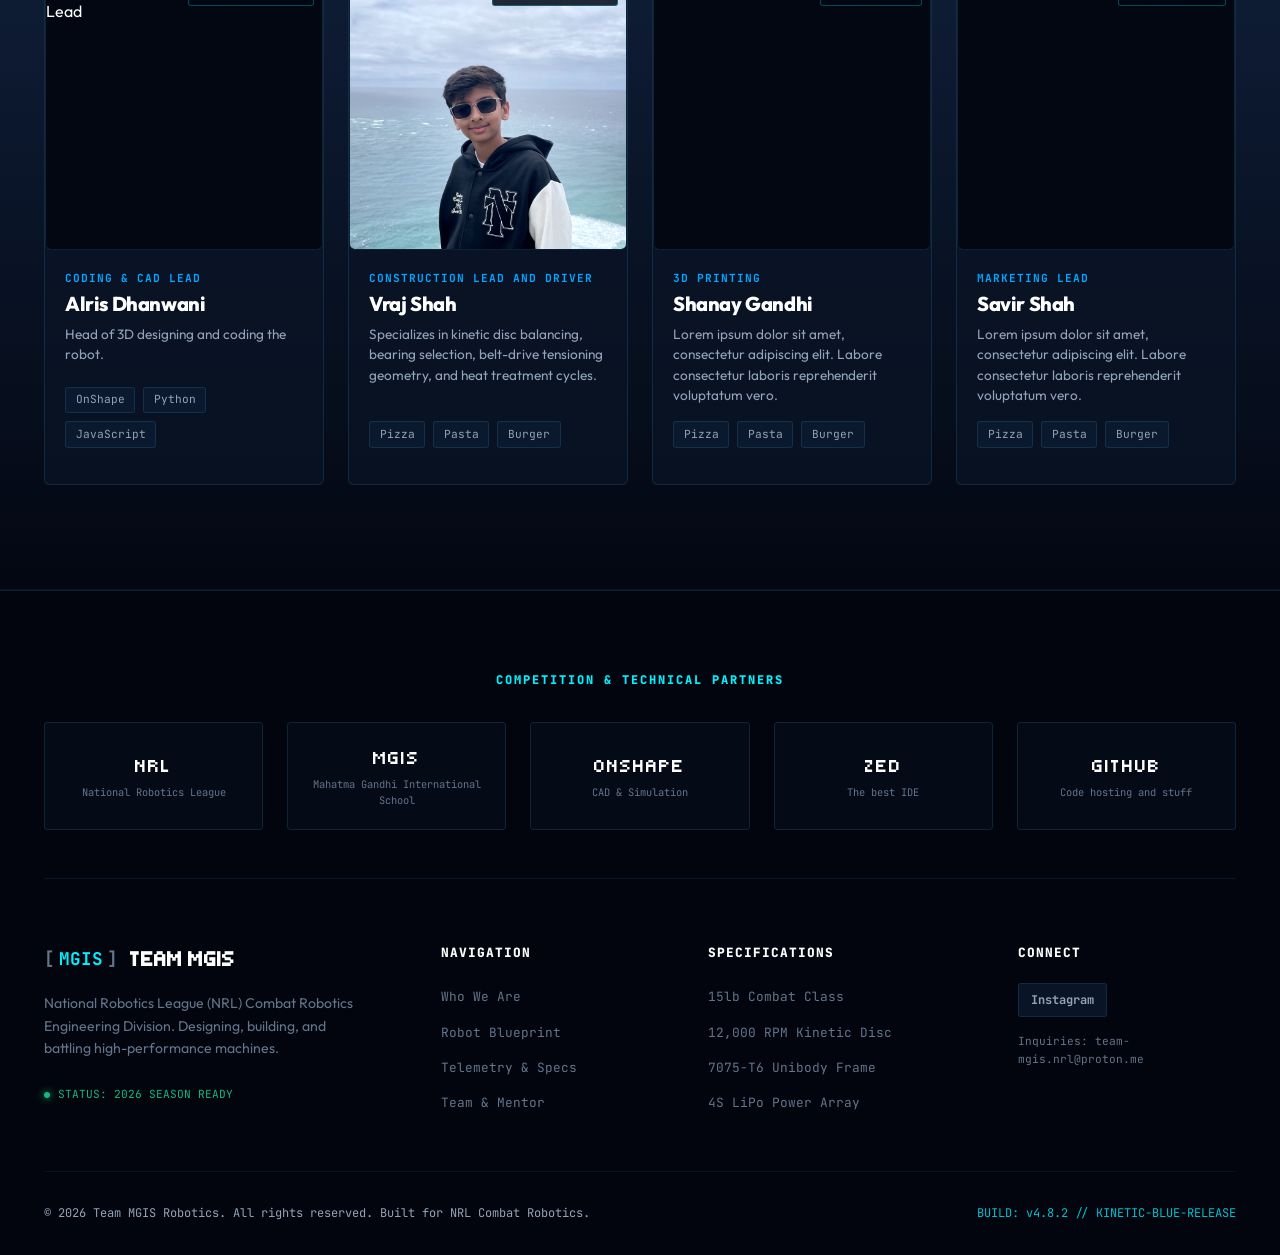
==== commit c80b4422: "feat: Add bot photo" ====
--- a/index.html
+++ b/index.html
@@ -219,13 +219,13 @@
             </div>
 
             <!-- Target Crosshairs -->
-            <div class="hud-crosshair crosshair-1" data-label="Asymmetric Beater Disc"></div>
-            <div class="hud-crosshair crosshair-2" data-label="Hardox 500 Armor Wedge"></div>
-            <div class="hud-crosshair crosshair-3" data-label="Brushless Planetary Drive"></div>
+            <div class="hud-crosshair crosshair-1" data-label="Powerful 360° servo actuator"></div>
+            <div class="hud-crosshair crosshair-2" data-label="Robust mechanical claw"></div>
+            <div class="hud-crosshair crosshair-3" data-label="Robust on-road driving wheels"></div>
 
             <div class="robot-image-container">
               <img
-                src="https://www.thespruce.com/thmb/0onhGZLnbdIWdhGXPvcT4j5MMC8=/750x0/filters:no_upscale():max_bytes(150000):strip_icc():format(webp)/Bishopscap-GettyImages-470242914-b2941c8949f8415b9ff506a4896878e4.jpg"
+                src="images/robot.png"
                 alt="Team MGIS NRL Robot Schematic"
                 class="robot-main-image"
                 loading="lazy"
@@ -233,9 +233,9 @@
             </div>
 
             <div class="blueprint-footer">
-              <div class="schematic-pill">CHASSIS: BILLET 7075-T6</div>
-              <div class="schematic-pill">WEAPON: S7 TOOL STEEL</div>
-              <div class="schematic-pill">DRIVE: DUAL FOC ESC</div>
+              <div class="schematic-pill">CHASSIS: ROBUST OFFICIAL NRL CHASSIS</div>
+              <div class="schematic-pill">ACTUATORS: TWO SERVOS FOR ARM AND CLAW</div>
+              <div class="schematic-pill">DRIVE: FOUR WHEEL DRIVE</div>
             </div>
           </div>
 
@@ -390,18 +390,18 @@
             <div class="robot-feature-cards">
               <div class="feature-mini-card">
                 <span class="mini-icon">⚡</span>
-                <span class="mini-title">Invertible Drive</span>
-                <span class="mini-sub">Runs flipped upside down</span>
+                <span class="mini-title">High-speed</span>
+                <span class="mini-sub">Super fast and agile design</span>
               </div>
               <div class="feature-mini-card">
                 <span class="mini-icon">🛡️</span>
-                <span class="mini-title">Modular Wedges</span>
-                <span class="mini-sub">Quick-swap armor config</span>
+                <span class="mini-title">Robust, heavy-lifting chassis</span>
+                <span class="mini-sub">Super robust chassis fashioned from military-grade steel a</span>
               </div>
               <div class="feature-mini-card">
                 <span class="mini-icon">🛰️</span>
                 <span class="mini-title">Live Telemetry</span>
-                <span class="mini-sub">Real-time pit telemetry</span>
+                <span class="mini-sub">Real-time motor and actuator status sent to the controller</span>
               </div>
             </div>
 
@@ -629,7 +629,7 @@
             <div class="member-photo-frame">
               <img
                 src="images/vragohari.png"
-                alt="Vraj Shah - Weapon Systems Specialist"
+                alt="Vraj Shah - Driver and Construction Lead"
                 class="member-photo"
                 loading="lazy"
               />
@@ -638,7 +638,7 @@
 
 
             <div class="member-card-content">
-              <span class="member-role-tag">CONSTRUCTION LEAD AND CAD CO-LEAD</span>
+              <span class="member-role-tag">CONSTRUCTION LEAD AND DRIVER</span>
               <h3 class="member-name">Vraj Shah</h3>
               <p class="member-bio">
                 Specializes in kinetic disc balancing, bearing selection, belt-drive tensioning geometry, and heat treatment cycles.
@@ -658,16 +658,16 @@
             <div class="member-photo-frame">
               <img
                 src="https://www.thespruce.com/thmb/0onhGZLnbdIWdhGXPvcT4j5MMC8=/750x0/filters:no_upscale():max_bytes(150000):strip_icc():format(webp)/Bishopscap-GettyImages-470242914-b2941c8949f8415b9ff506a4896878e4.jpg"
-                alt="Vasav Prajapati - Electronics & Telemetry Lead"
+                alt="Shanay Gandhi - 3D printing lead"
                 class="member-photo"
                 loading="lazy"
               />
-              <span class="member-index-tag">03 // AVIONICS</span>
+              <span class="member-index-tag">03 // 3D-PRINT</span>
             </div>
 
             <div class="member-card-content">
-              <span class="member-role-tag">ELECTRONICS & FIRMWARE</span>
-              <h3 class="member-name">Vasav Prajapati</h3>
+              <span class="member-role-tag">3D PRINTING</span>
+              <h3 class="member-name">Shanay Gandhi</h3>
               <p class="member-bio">
                 Lorem ipsum dolor sit amet, consectetur adipiscing elit. Labore consectetur laboris reprehenderit voluptatum vero.
               </p>
--- a/style.css
+++ b/style.css
@@ -948,6 +948,7 @@
   width: 100%;
   height: 100%;
   object-fit: cover;
+  object-position: center 25%;
   filter: contrast(1.15) brightness(0.9) saturate(0.85);
   transition: transform 0.6s ease, filter 0.6s ease;
 }
@@ -1004,9 +1005,9 @@
   transform: translateX(0);
 }
 
-.crosshair-1 { top: 38%; left: 52%; }
-.crosshair-2 { top: 62%; left: 28%; }
-.crosshair-3 { top: 70%; left: 74%; }
+.crosshair-1 { top: 47%; left: 30%; }
+.crosshair-2 { top: 60%; left: 15%; }
+.crosshair-3 { top: 60%; left: 65%; }
 
 @keyframes pulseCrosshair {
   0%, 100% { box-shadow: 0 0 0 0 rgba(0, 240, 255, 0.4); }
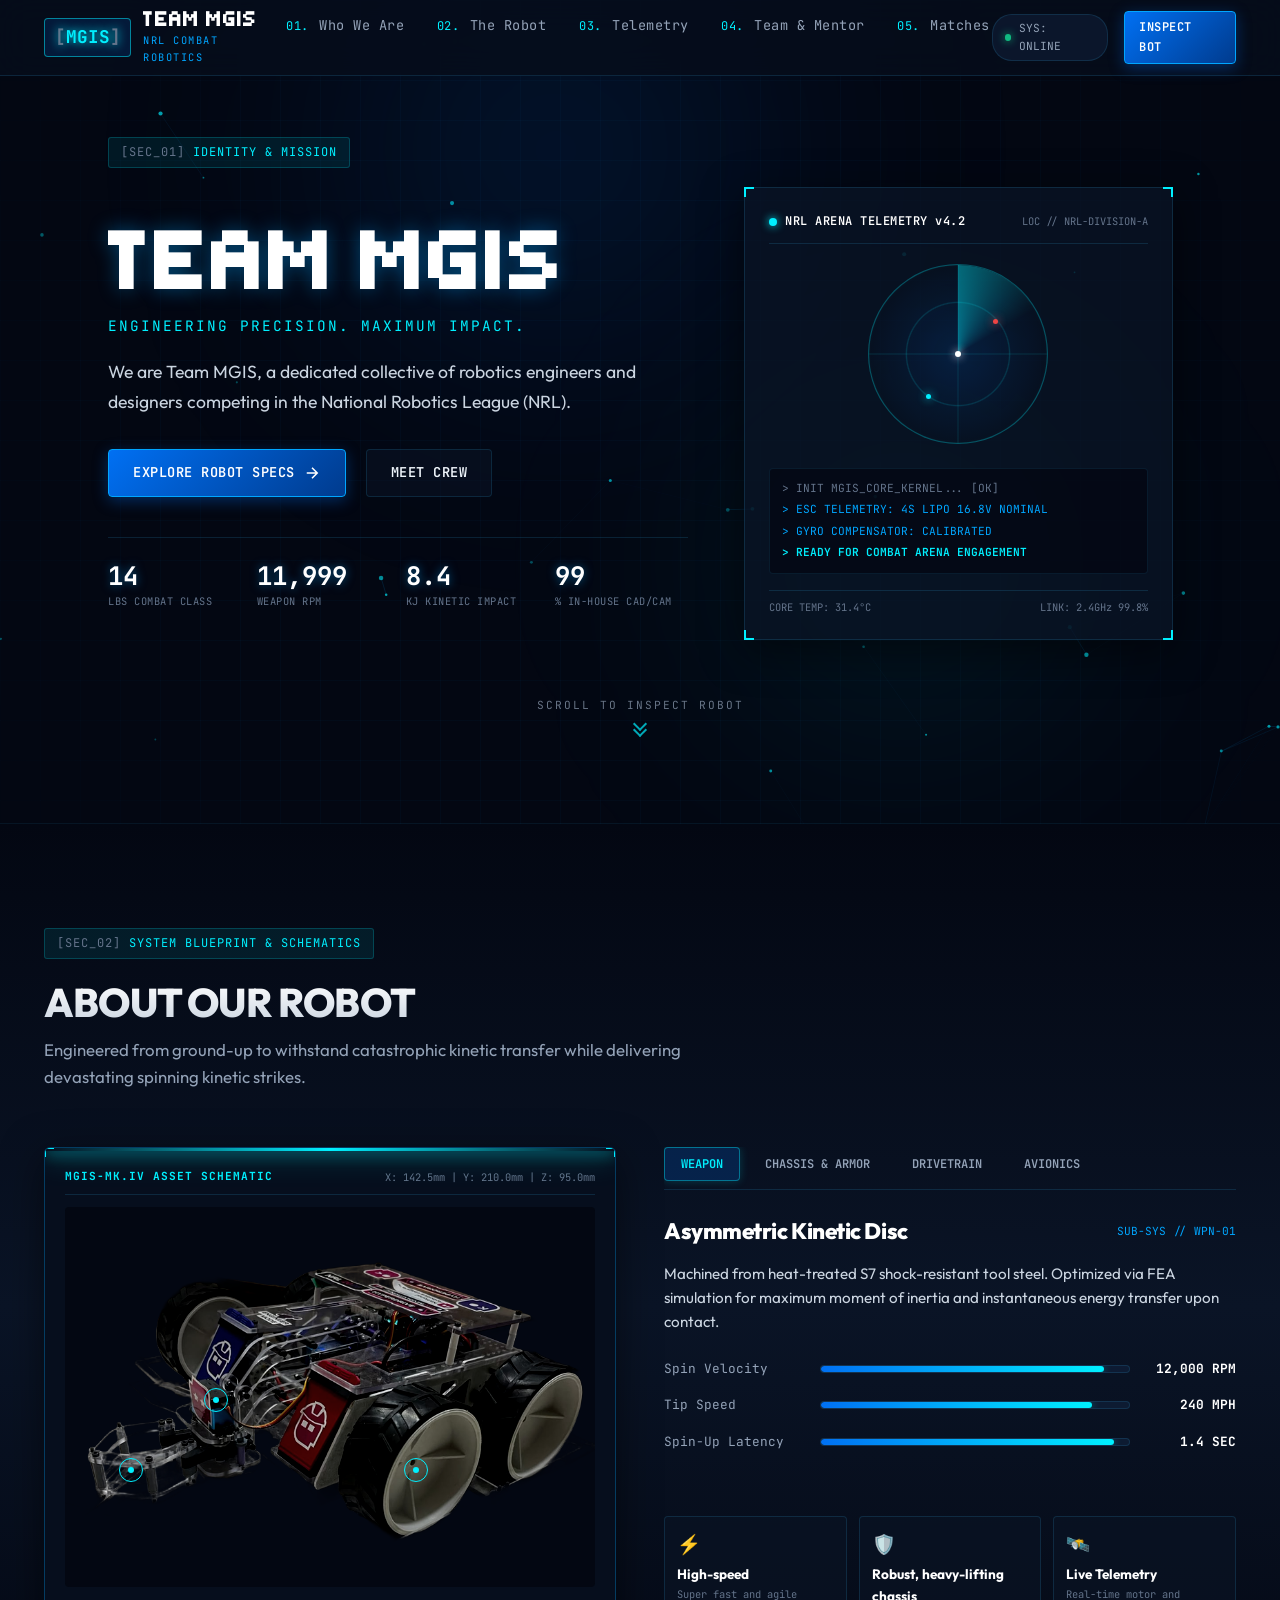
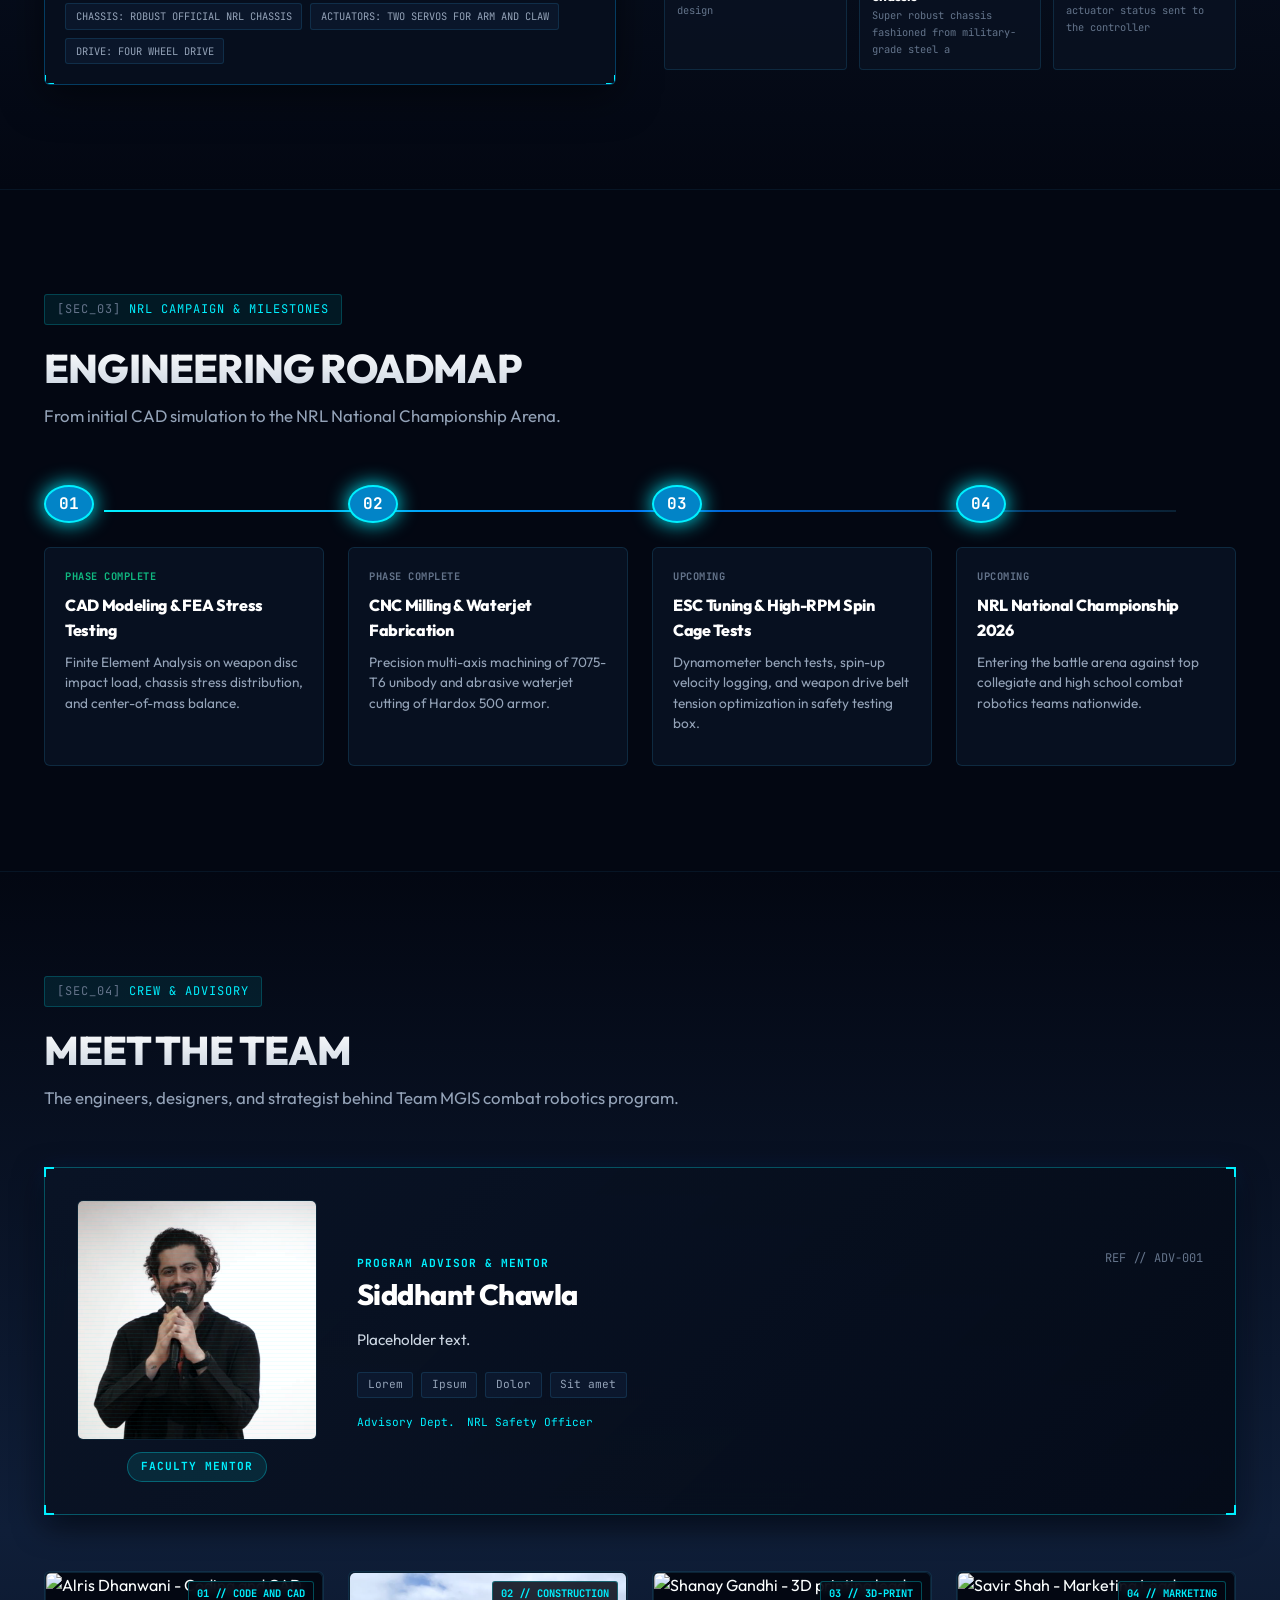
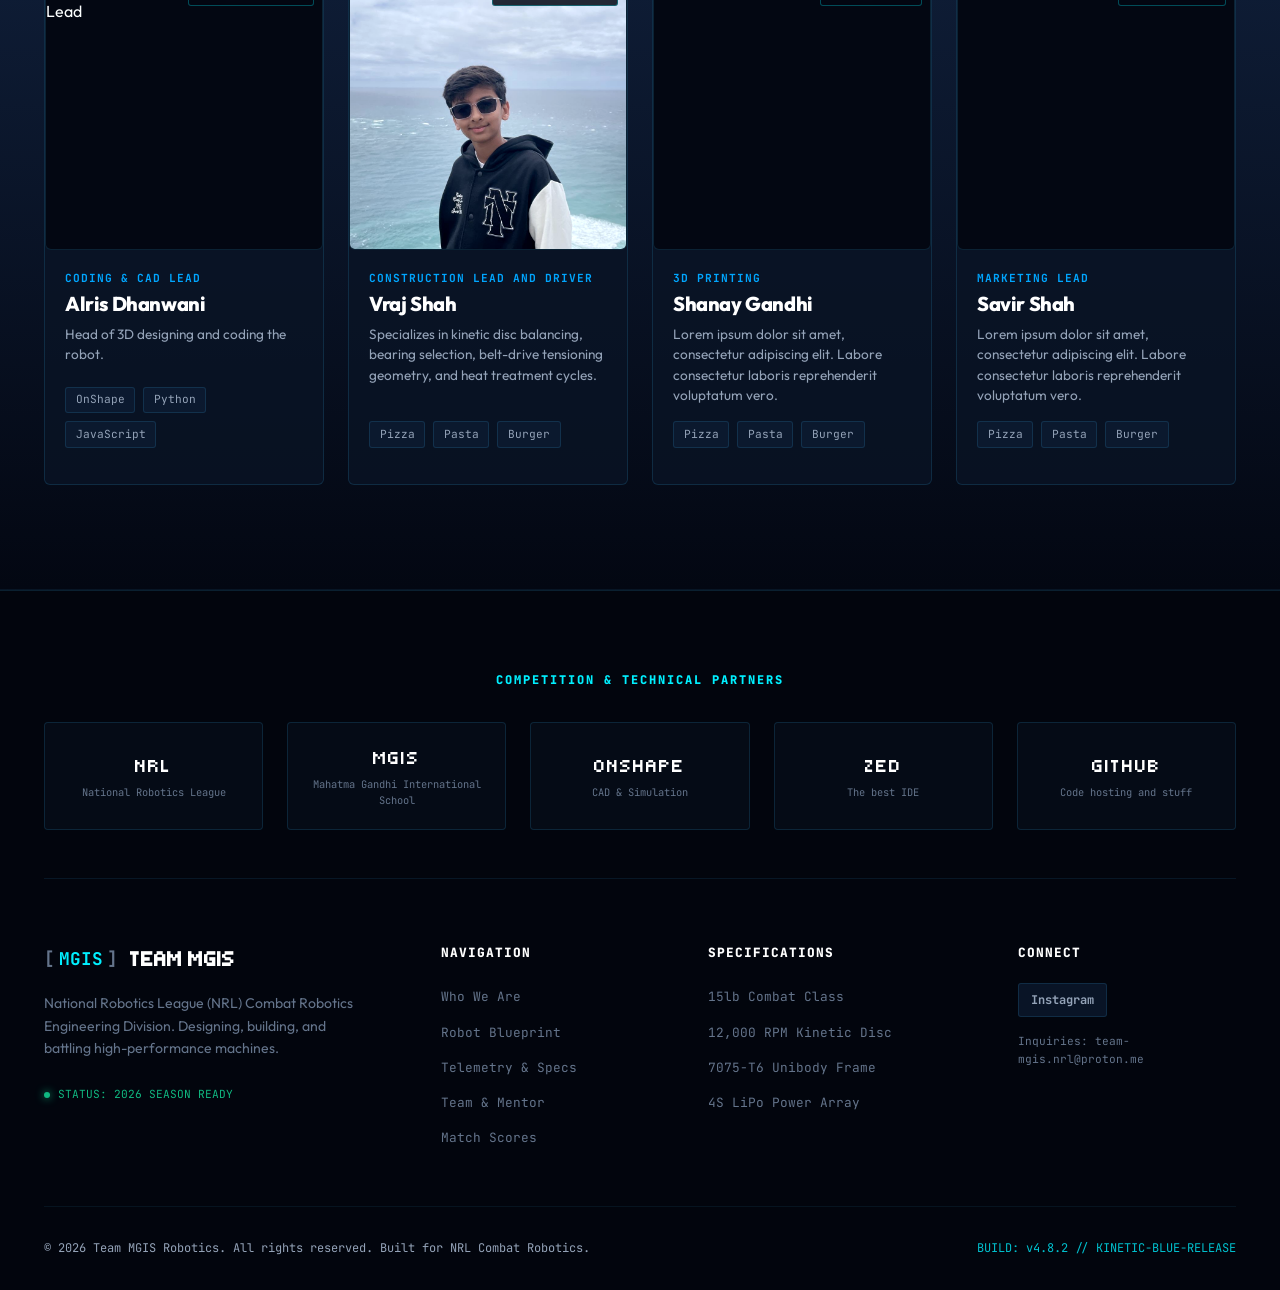
==== commit dd525ef2: "hehe" ====
--- a/index.html
+++ b/index.html
@@ -30,7 +30,7 @@
   <!-- Sticky Header that adapts smoothly to scroll direction -->
   <header id="main-header" class="site-header">
     <div class="header-container">
-      <a href="#hero" class="brand-logo" aria-label="Team MGIS Home">
+      <a href="#who-we-are" class="brand-logo" aria-label="Team MGIS Home">
         <div class="logo-symbol">
           <span class="symbol-bracket">[</span>
           <span class="symbol-core">MGIS</span>
@@ -49,6 +49,7 @@
           <li><a href="#about-robot" class="nav-link"><span class="nav-num">02.</span> The Robot</a></li>
           <li><a href="#specs" class="nav-link"><span class="nav-num">03.</span> Telemetry</a></li>
           <li><a href="#meet-team" class="nav-link"><span class="nav-num">04.</span> Team & Mentor</a></li>
+          <li><a href="matches.html" class="nav-link"><span class="nav-num">05.</span> Matches</a></li>
         </ul>
       </nav>
 
@@ -76,6 +77,7 @@
         <li><a href="#about-robot" class="mobile-nav-link">02. The Robot</a></li>
         <li><a href="#specs" class="mobile-nav-link">03. Telemetry & Specs</a></li>
         <li><a href="#meet-team" class="mobile-nav-link">04. Meet The Team</a></li>
+        <li><a href="matches.html" class="mobile-nav-link">05. Match Scores</a></li>
         <li><a href="#about-robot" class="btn btn-primary btn-block">Inspect Robot</a></li>
       </ul>
     </div>
@@ -788,6 +790,7 @@
             <li><a href="#about-robot">Robot Blueprint</a></li>
             <li><a href="#specs">Telemetry & Specs</a></li>
             <li><a href="#meet-team">Team & Mentor</a></li>
+            <li><a href="matches.html">Match Scores</a></li>
           </ul>
         </div>
 
--- a/style.css
+++ b/style.css
@@ -1046,7 +1046,8 @@
   overflow-x: auto;
 }
 
-.tech-tab-btn {
+.tech-tab-btn,
+.match-filter-btn {
   font-family: var(--font-mono);
   font-size: 0.75rem;
   font-weight: 600;
@@ -1060,12 +1061,14 @@
   white-space: nowrap;
 }
 
-.tech-tab-btn:hover {
+.tech-tab-btn:hover,
+.match-filter-btn:hover {
   color: #ffffff;
   background: rgba(0, 112, 243, 0.1);
 }
 
-.tech-tab-btn.active {
+.tech-tab-btn.active,
+.match-filter-btn.active {
   color: var(--blue-cyan);
   background: rgba(0, 112, 243, 0.2);
   border-color: rgba(0, 240, 255, 0.4);
@@ -1805,3 +1808,633 @@
     text-align: center;
   }
 }
+
+/* ---------- Shared page + a11y helpers ---------- */
+.sr-only {
+  position: absolute;
+  width: 1px;
+  height: 1px;
+  padding: 0;
+  margin: -1px;
+  overflow: hidden;
+  clip: rect(0, 0, 0, 0);
+  white-space: nowrap;
+  border: 0;
+}
+
+.section.page-hero {
+  padding-top: calc(var(--header-height) + 3.5rem);
+}
+
+.mobile-nav-link.active,
+.footer-links a[aria-current="page"] {
+  color: var(--blue-cyan);
+}
+
+/* ---------- Match scores ---------- */
+.season-layout {
+  display: grid;
+  grid-template-columns: minmax(0, 0.92fr) minmax(0, 1.08fr);
+  gap: 1.5rem;
+  align-items: stretch;
+}
+
+.season-summary {
+  display: grid;
+  grid-template-columns: auto minmax(0, 1fr);
+  gap: 1.25rem 1.5rem;
+  align-items: center;
+  min-width: 0;
+}
+
+.ring-block {
+  display: flex;
+  flex-direction: column;
+  align-items: center;
+  gap: 0.7rem;
+}
+
+.win-ring-wrap {
+  position: relative;
+  width: 168px;
+  height: 168px;
+}
+
+.win-ring,
+.win-ring svg {
+  width: 100%;
+  height: 100%;
+  display: block;
+}
+
+.ring-track,
+.ring-win,
+.ring-loss {
+  fill: none;
+  stroke-width: 10;
+}
+
+.ring-win,
+.ring-loss {
+  stroke-dasharray: 0 400;
+  transition: stroke-dasharray 0.9s cubic-bezier(0.16, 1, 0.3, 1), stroke-dashoffset 0.9s cubic-bezier(0.16, 1, 0.3, 1);
+}
+
+.ring-track { stroke: rgba(148, 163, 184, 0.2); }
+.ring-win { stroke: #34d399; filter: drop-shadow(0 0 6px rgba(52, 211, 153, 0.55)); }
+.ring-loss { stroke: #f87171; filter: drop-shadow(0 0 6px rgba(248, 113, 113, 0.4)); }
+
+.win-ring-center {
+  position: absolute;
+  inset: 18px;
+  display: flex;
+  flex-direction: column;
+  align-items: center;
+  justify-content: center;
+  pointer-events: none;
+  text-align: center;
+}
+
+.win-ring-value {
+  font-family: var(--font-mono);
+  font-size: 1.65rem;
+  font-weight: 700;
+  color: #ffffff;
+  line-height: 1;
+  text-shadow: 0 0 12px rgba(0, 166, 255, 0.45);
+}
+
+.win-ring-caption,
+.win-rate-note,
+.form-label,
+.intel-title,
+.log-source,
+.chart-readout,
+.missing-path {
+  font-family: var(--font-mono);
+  letter-spacing: 1px;
+}
+
+.win-ring-caption,
+.win-rate-note {
+  font-size: 0.62rem;
+  color: var(--text-dim);
+  text-align: center;
+}
+
+.win-ring-caption { margin-top: 0.3rem; }
+
+.record-stats {
+  display: grid;
+  grid-template-columns: 1fr 1fr;
+  gap: 1rem 1.25rem;
+}
+
+.chart-panel,
+.intel-panel {
+  padding: 1.25rem;
+}
+
+.record-chart { min-height: 180px; }
+
+.record-chart svg {
+  width: 100%;
+  height: auto;
+  display: block;
+  cursor: crosshair;
+}
+
+.chart-grid { stroke: rgba(56, 189, 248, 0.16); stroke-width: 1; }
+.chart-label { fill: #64748b; font-family: "JetBrains Mono", monospace; font-size: 11px; }
+.chart-area { fill: rgba(0, 166, 255, 0.12); stroke: none; }
+.chart-line { fill: none; stroke-width: 2.5; vector-effect: non-scaling-stroke; }
+.chart-line-win { stroke: #34d399; }
+.chart-line-loss { stroke: #f87171; }
+.chart-dot { stroke: transparent; stroke-width: 2; }
+.chart-dot-win { fill: #34d399; }
+.chart-dot-loss { fill: #f87171; }
+.chart-guide { stroke: rgba(0, 240, 255, 0.7); stroke-width: 1; opacity: 0; }
+.chart-guide.is-on { opacity: 1; }
+
+.chart-legend {
+  display: flex;
+  flex-wrap: wrap;
+  gap: 1rem 1.25rem;
+  margin-top: 0.35rem;
+  font-family: var(--font-mono);
+  font-size: 0.7rem;
+  color: var(--text-secondary);
+}
+
+.legend-swatch {
+  display: inline-block;
+  width: 16px;
+  height: 3px;
+  margin-right: 0.4rem;
+  border-radius: 2px;
+  vertical-align: middle;
+}
+
+.swatch-win { background: #34d399; box-shadow: 0 0 8px rgba(52, 211, 153, 0.7); }
+.swatch-loss { background: #f87171; box-shadow: 0 0 8px rgba(248, 113, 113, 0.55); }
+
+.chart-readout {
+  font-size: 0.75rem;
+  color: var(--text-secondary);
+  min-height: 2.6em;
+  margin-top: 0.75rem;
+}
+
+.intel-grid {
+  display: grid;
+  grid-template-columns: 1.15fr 0.92fr 0.92fr;
+  gap: 1.25rem;
+  margin-top: 1.25rem;
+}
+
+.intel-title {
+  font-size: 0.75rem;
+  font-weight: 700;
+  color: var(--blue-cyan);
+  margin-bottom: 1rem;
+}
+
+.intel-list {
+  list-style: none;
+  display: flex;
+  flex-direction: column;
+  gap: 0.95rem;
+}
+
+.intel-top {
+  display: flex;
+  justify-content: space-between;
+  gap: 0.75rem;
+  margin-bottom: 0.35rem;
+}
+
+.intel-name {
+  font-weight: 700;
+  color: #ffffff;
+}
+
+.intel-record,
+.intel-meta,
+.outcome-count {
+  font-family: var(--font-mono);
+}
+
+.intel-record {
+  color: var(--blue-cyan);
+  font-size: 0.8rem;
+  white-space: nowrap;
+}
+
+.intel-meta {
+  display: block;
+  margin-top: 0.3rem;
+  font-size: 0.65rem;
+  color: var(--text-dim);
+}
+
+.intel-empty {
+  font-family: var(--font-mono);
+  font-size: 0.8rem;
+  color: var(--text-dim);
+}
+
+.outcome-list {
+  display: flex;
+  flex-direction: column;
+  gap: 0.85rem;
+}
+
+.outcome-row {
+  display: grid;
+  grid-template-columns: 76px minmax(0, 1fr) auto;
+  gap: 0.75rem;
+  align-items: center;
+}
+
+.outcome-name,
+.outcome-count {
+  font-family: var(--font-mono);
+  font-size: 0.75rem;
+  color: var(--text-secondary);
+}
+
+.outcome-count { color: #ffffff; }
+
+.metric-bar.bar-win {
+  background: linear-gradient(90deg, #047857, #34d399);
+  box-shadow: 0 0 8px rgba(52, 211, 153, 0.4);
+}
+
+.metric-bar.bar-loss {
+  background: linear-gradient(90deg, #991b1b, #f87171);
+  box-shadow: 0 0 8px rgba(248, 113, 113, 0.35);
+}
+
+.metric-bar.bar-live {
+  background: linear-gradient(90deg, var(--blue-primary), var(--blue-cyan));
+}
+
+.metric-bar.bar-queued {
+  background: linear-gradient(90deg, #334155, #94a3b8);
+  box-shadow: none;
+}
+
+.form-panel {
+  display: flex;
+  align-items: center;
+  gap: 1rem;
+  flex-wrap: wrap;
+  margin-top: 1.25rem;
+  padding: 0.9rem 1rem;
+  border: 1px solid var(--border-subtle);
+  border-radius: 6px;
+  background: rgba(10, 20, 38, 0.55);
+}
+
+.form-label {
+  font-size: 0.7rem;
+  color: var(--text-dim);
+}
+
+.form-strip {
+  display: flex;
+  flex-wrap: wrap;
+  gap: 0.4rem;
+}
+
+.form-cell {
+  width: 30px;
+  height: 30px;
+  display: grid;
+  place-items: center;
+  font-family: var(--font-mono);
+  font-size: 0.72rem;
+  font-weight: 700;
+  border-radius: 4px;
+  border: 1px solid var(--border-subtle);
+  transition: transform var(--transition-fast), border-color var(--transition-fast);
+}
+
+.form-cell:hover { transform: translateY(-2px); }
+
+.form-cell.win { color: #34d399; border-color: rgba(52, 211, 153, 0.5); background: rgba(16, 185, 129, 0.12); }
+.form-cell.loss { color: #f87171; border-color: rgba(248, 113, 113, 0.5); background: rgba(239, 68, 68, 0.12); }
+.form-cell.live { color: var(--blue-cyan); border-color: rgba(0, 240, 255, 0.5); background: rgba(0, 240, 255, 0.08); }
+.form-cell.queued { color: #94a3b8; background: rgba(15, 30, 56, 0.7); }
+
+.load-error {
+  font-family: var(--font-mono);
+  font-size: 0.85rem;
+  color: #fecaca;
+  border: 1px solid rgba(248, 113, 113, 0.45);
+  background: rgba(127, 29, 29, 0.28);
+  padding: 0.8rem 1rem;
+  border-radius: 4px;
+  margin-bottom: 1.5rem;
+}
+
+.match-toolbar {
+  display: flex;
+  justify-content: space-between;
+  align-items: flex-end;
+  gap: 1rem;
+  flex-wrap: wrap;
+  margin-bottom: 1.25rem;
+}
+
+.match-toolbar .tech-tab-bar {
+  flex: 1;
+  border-bottom: none;
+  padding-bottom: 0;
+}
+
+.filter-count {
+  color: var(--text-dim);
+  margin-left: 0.3rem;
+}
+
+.match-filter-btn.active .filter-count { color: var(--blue-cyan); }
+
+.match-search input {
+  font-family: var(--font-mono);
+  font-size: 0.75rem;
+  letter-spacing: 0.4px;
+  color: var(--text-primary);
+  background: rgba(15, 30, 56, 0.65);
+  border: 1px solid var(--border-subtle);
+  border-radius: 4px;
+  padding: 0.55rem 0.8rem;
+  min-width: min(280px, 100%);
+  outline: none;
+}
+
+.match-search input::placeholder { color: var(--text-dim); }
+
+.match-search input:focus {
+  border-color: var(--blue-cyan);
+  box-shadow: 0 0 12px rgba(0, 240, 255, 0.2);
+}
+
+.match-log {
+  list-style: none;
+  display: flex;
+  flex-direction: column;
+  gap: 1rem;
+}
+
+.bout-card {
+  background: var(--bg-panel);
+  border: 1px solid var(--border-subtle);
+  border-left: 3px solid #334155;
+  border-radius: 6px;
+  padding: 1.1rem 1.2rem 1.15rem;
+  backdrop-filter: blur(12px);
+  -webkit-backdrop-filter: blur(12px);
+  scroll-margin-top: calc(var(--header-height) + 16px);
+  animation: boutIn 0.5s cubic-bezier(0.16, 1, 0.3, 1) both;
+  transition: transform var(--transition-fast), border-color var(--transition-fast), box-shadow var(--transition-fast);
+}
+
+.bout-card[data-status="won"] { border-left-color: #34d399; }
+.bout-card[data-status="lost"] { border-left-color: #f87171; }
+.bout-card[data-status="in progress"] { border-left-color: var(--blue-cyan); }
+
+.bout-card:hover,
+.bout-card.is-focused {
+  transform: translateY(-3px);
+  border-color: rgba(0, 240, 255, 0.4);
+  box-shadow: 0 12px 30px rgba(0, 0, 0, 0.45), 0 0 16px rgba(0, 112, 243, 0.16);
+}
+
+@keyframes boutIn {
+  from { opacity: 0; }
+  to { opacity: 1; }
+}
+
+.bout-meta {
+  display: flex;
+  justify-content: space-between;
+  align-items: center;
+  gap: 1rem;
+  margin-bottom: 0.9rem;
+}
+
+.bout-id {
+  font-family: var(--font-mono);
+  font-size: 0.75rem;
+  letter-spacing: 1px;
+  color: var(--text-secondary);
+}
+
+.status-chip {
+  display: inline-flex;
+  align-items: center;
+  gap: 0.4rem;
+  font-family: var(--font-mono);
+  font-size: 0.72rem;
+  font-weight: 700;
+  letter-spacing: 1px;
+  padding: 0.28rem 0.65rem;
+  border-radius: 99px;
+  border: 1px solid var(--border-subtle);
+}
+
+.status-chip.win { color: #34d399; border-color: rgba(52, 211, 153, 0.45); background: rgba(16, 185, 129, 0.12); }
+.status-chip.loss { color: #f87171; border-color: rgba(248, 113, 113, 0.45); background: rgba(239, 68, 68, 0.12); }
+.status-chip.live { color: var(--blue-cyan); border-color: rgba(0, 240, 255, 0.45); background: rgba(0, 240, 255, 0.08); }
+.status-chip.queued { color: var(--text-secondary); background: rgba(15, 30, 56, 0.65); }
+
+.status-chip.live::before {
+  content: "";
+  width: 6px;
+  height: 6px;
+  border-radius: 50%;
+  background: var(--blue-cyan);
+  box-shadow: 0 0 8px var(--blue-cyan);
+  animation: blinkStatus 1.4s infinite ease-in-out;
+}
+
+.bout-board {
+  display: grid;
+  grid-template-columns: minmax(0, 1fr) auto minmax(0, 1fr);
+  gap: 1rem;
+  align-items: center;
+}
+
+.side-label {
+  display: block;
+  margin-bottom: 0.35rem;
+  font-family: var(--font-mono);
+  font-size: 0.65rem;
+  letter-spacing: 1.4px;
+  color: var(--text-dim);
+}
+
+.side-team {
+  font-size: 1.05rem;
+  font-weight: 700;
+  color: #ffffff;
+  line-height: 1.35;
+  overflow-wrap: anywhere;
+}
+
+.side-team.is-us {
+  color: var(--blue-cyan);
+  text-shadow: 0 0 12px rgba(0, 240, 255, 0.25);
+}
+
+.our-tag {
+  display: inline-block;
+  margin-left: 0.45rem;
+  padding: 0.08rem 0.32rem;
+  border-radius: 2px;
+  background: var(--blue-cyan);
+  color: var(--bg-darkest);
+  font-family: var(--font-mono);
+  font-size: 0.6rem;
+  font-weight: 700;
+  letter-spacing: 1px;
+  line-height: 1.4;
+  vertical-align: 2px;
+  text-shadow: none;
+}
+
+.bout-them { text-align: right; }
+
+.bout-vs {
+  font-family: var(--font-retro);
+  font-size: 1.35rem;
+  letter-spacing: 1px;
+  color: var(--text-dim);
+}
+
+.match-empty {
+  font-family: var(--font-mono);
+  color: var(--text-dim);
+  text-align: center;
+  border: 1px dashed var(--border-subtle);
+  border-radius: 6px;
+  padding: 2rem 1rem;
+}
+
+.log-source {
+  margin-top: 1.25rem;
+  font-size: 0.68rem;
+  color: var(--text-dim);
+}
+
+.match-filter-btn:focus-visible,
+.match-search input:focus-visible,
+.form-cell:focus-visible,
+.record-chart svg:focus-visible {
+  outline: 2px solid var(--blue-cyan);
+  outline-offset: 2px;
+}
+
+/* ---------- 404 ---------- */
+.error-section {
+  min-height: calc(100vh - 92px);
+  display: flex;
+  align-items: center;
+  padding-top: calc(var(--header-height) + 2rem);
+  padding-bottom: 3rem;
+}
+
+.error-layout {
+  display: grid;
+  grid-template-columns: minmax(0, 1.1fr) minmax(280px, 0.8fr);
+  gap: 3rem;
+  align-items: center;
+  width: 100%;
+}
+
+.error-code {
+  font-family: var(--font-retro);
+  font-size: clamp(6rem, 18vw, 11rem);
+  line-height: 0.82;
+  letter-spacing: 2px;
+  color: #ffffff;
+  text-shadow: 0 0 24px rgba(0, 166, 255, 0.45);
+  margin-bottom: 0.4rem;
+  animation: signalFlicker 5.5s infinite;
+}
+
+@keyframes signalFlicker {
+  0%, 91%, 100% { opacity: 1; transform: none; }
+  92% { opacity: 0.45; }
+  94% { opacity: 1; }
+  96% { opacity: 0.35; transform: translateX(-3px); }
+  97% { opacity: 1; transform: none; }
+}
+
+.missing-path {
+  font-size: 0.75rem;
+  color: var(--blue-cyan);
+  margin-bottom: 0.8rem;
+}
+
+.error-hud { padding: 1.5rem; }
+
+.error-footer { padding: 1.5rem 0 1.25rem; }
+.error-footer .footer-bottom-bar {
+  border-top: none;
+  padding-top: 0;
+}
+
+@media (max-width: 1100px) {
+  .nav-list { gap: 1rem; }
+  .status-pill { display: none; }
+}
+
+@media (max-width: 1024px) {
+  .season-layout,
+  .intel-grid,
+  .error-layout {
+    grid-template-columns: 1fr;
+  }
+}
+
+@media (max-width: 768px) {
+  .section.page-hero {
+    padding-top: calc(var(--header-height) + 2.2rem);
+  }
+
+  .season-summary {
+    grid-template-columns: 1fr;
+    justify-items: center;
+  }
+
+  .record-stats,
+  .match-toolbar .tech-tab-bar,
+  .match-search,
+  .match-search input {
+    width: 100%;
+  }
+
+  .match-toolbar { align-items: stretch; }
+
+  .bout-board { grid-template-columns: 1fr; }
+  .bout-them { text-align: left; }
+  .bout-vs { text-align: left; }
+}
+
+@media (prefers-reduced-motion: reduce) {
+  .error-code,
+  .bout-card,
+  .status-chip.live::before {
+    animation: none;
+  }
+
+  .ring-win,
+  .ring-loss,
+  .bout-card,
+  .form-cell,
+  .metric-bar {
+    transition: none;
+  }
+}
